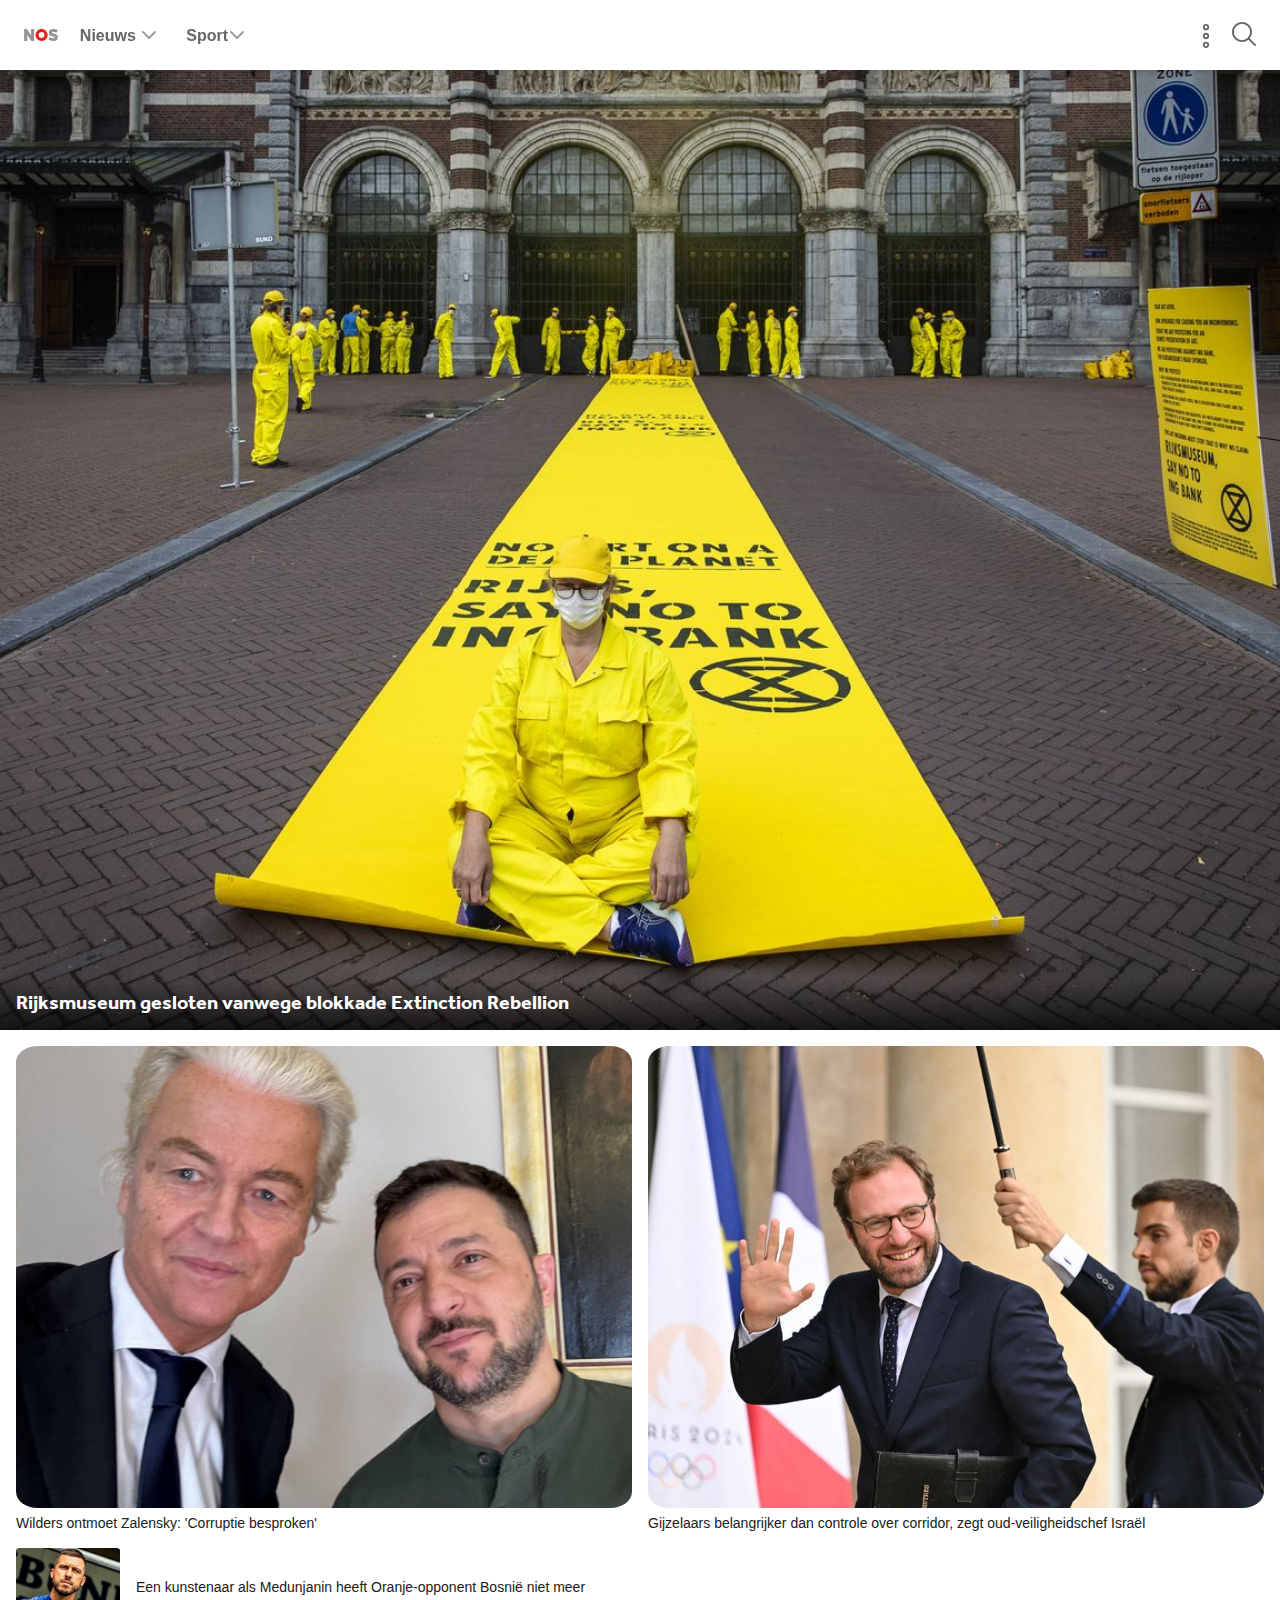
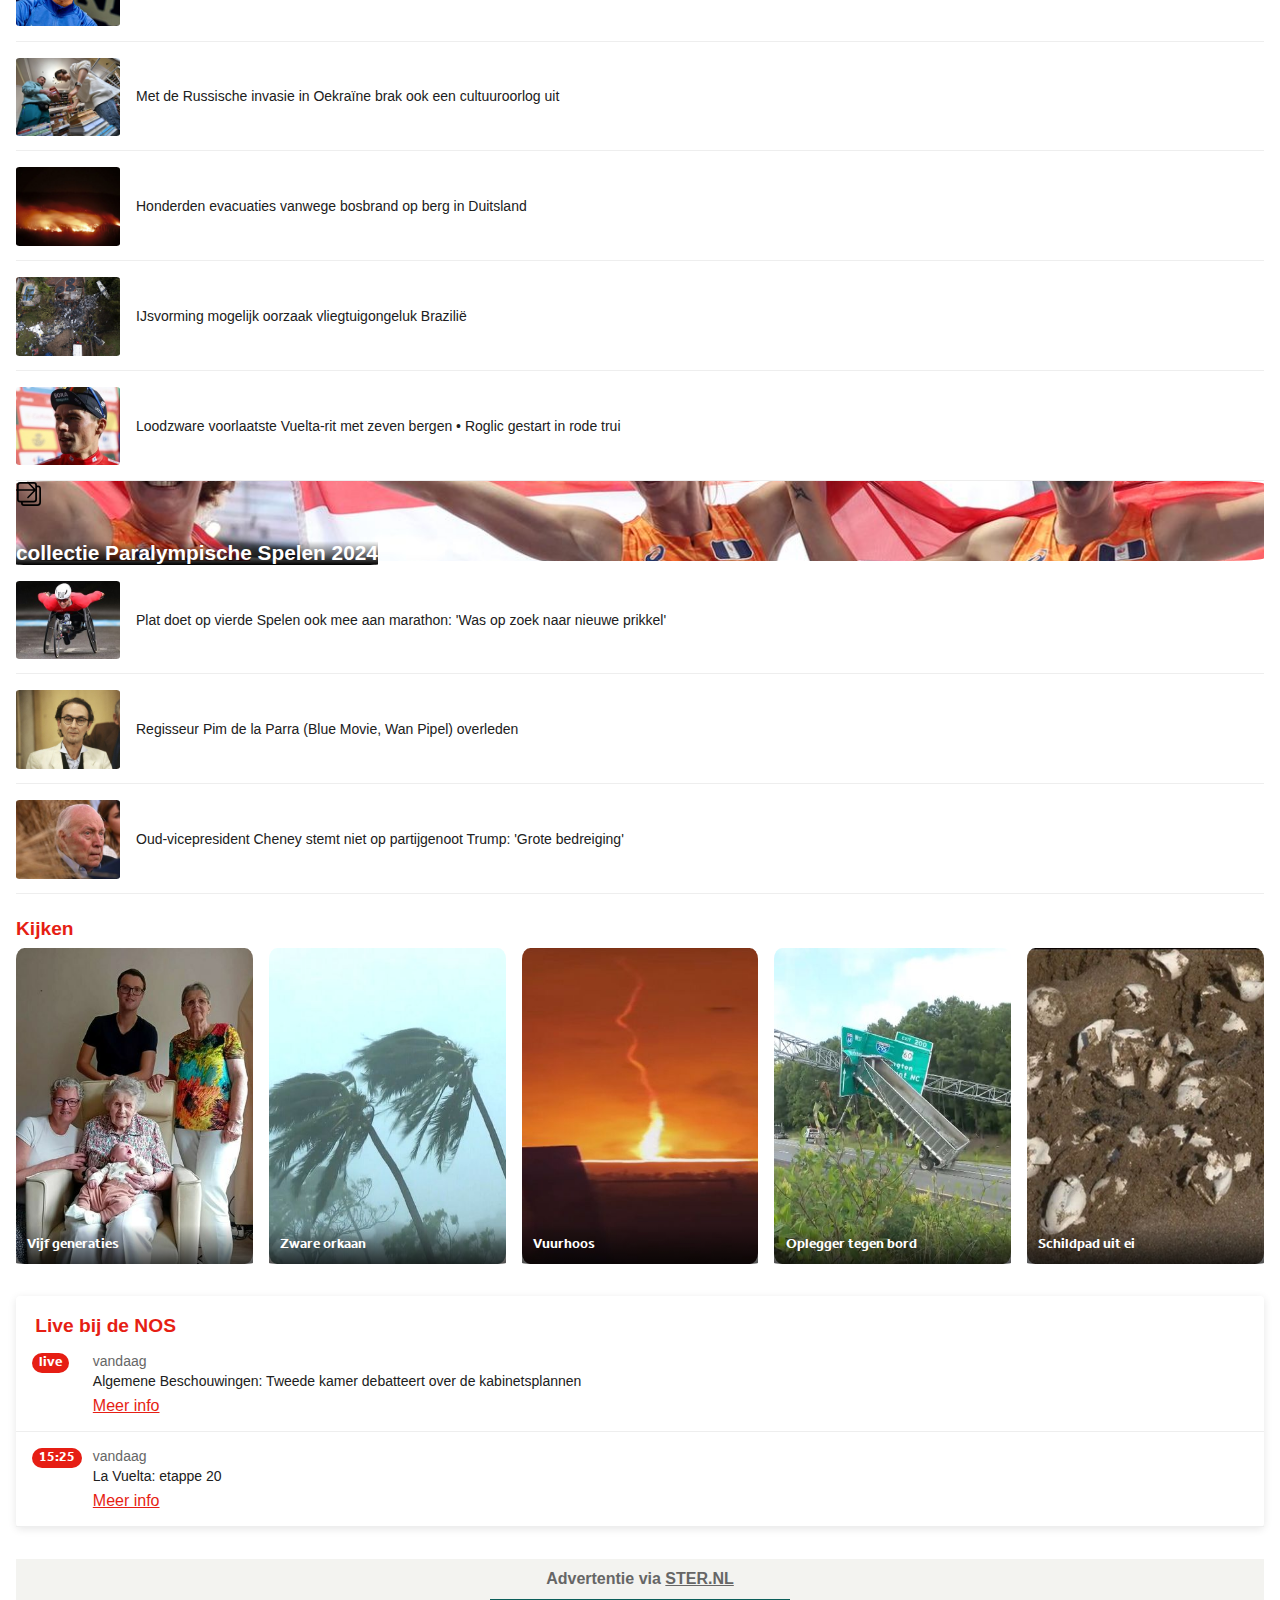
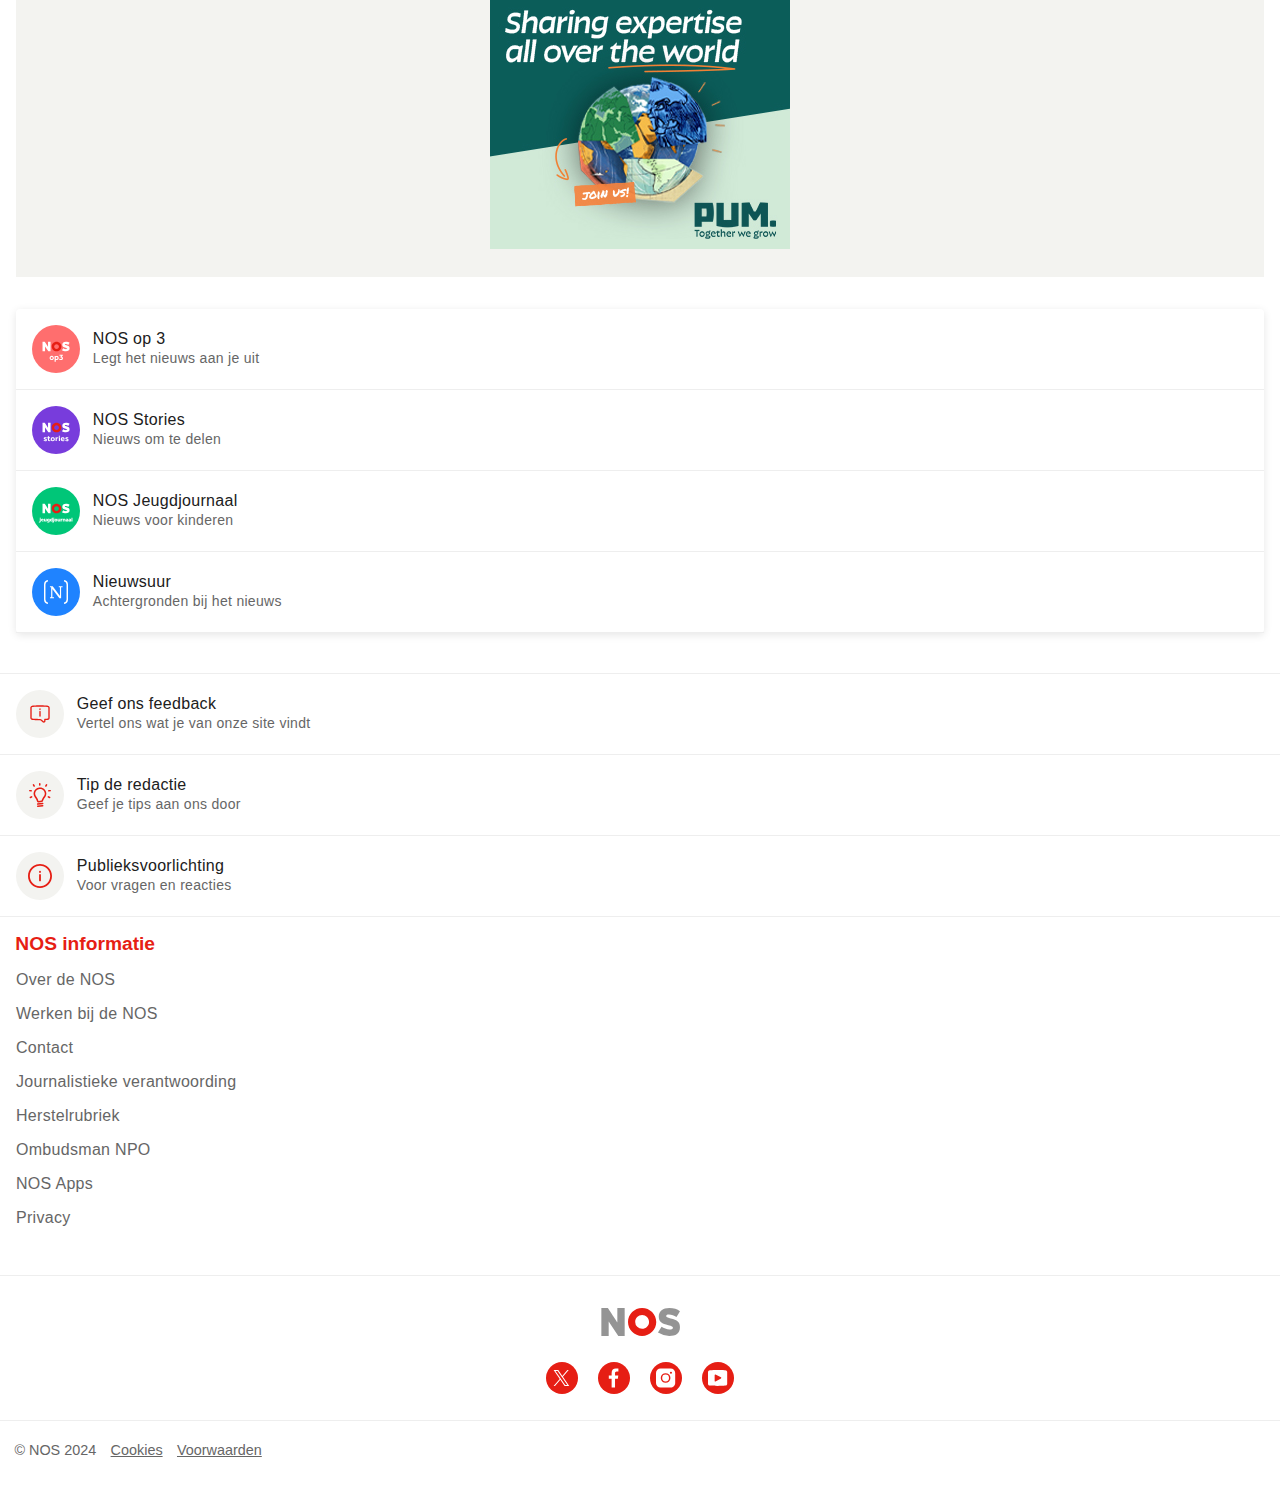
==== index.html @ d9b76d49 "pagina 2 (zowat) af (geen responsive)" ====
<!DOCTYPE html>
<html lang="nl">
<head>
    <meta charset="UTF-8">
    <meta name="author" content="Joep van der List" >
    <meta name="viewport" content="width=device-width, initial-scale=1.0">
    <link rel="stylesheet" href="styles/style.css">
    <link rel="stylesheet" href="styles/style_homepagina.css">
    <title>NOS Homepagina</title>
    <link href="https://static.nos.nl/img/favicon/favicon.ico" rel="shortcut icon">
</head>

<body>
    <header>
        <h1 class="visually-hidden">NOS</h1>
        <nav>
            <ul>
                <li>
                    <svg xmlns="http://www.w3.org/2000/svg" viewBox="0 0 79 28" aria-hidden="true"><g fill="none" fill-rule="evenodd"><path fill="currentColor" d="M78.94 18.93c0-5.31-2.57-6.91-9.32-8.54-3.46-.8-4.41-1.27-4.41-2.28 0-.96.53-1.66 2.76-1.66 2.72 0 5.1.93 7.48 2.55 0 0 3.15-5.01 3.49-5.87C76.2 1.12 72.92 0 68.35 0c-6.48 0-10.58 3.44-10.58 8.54 0 5.4 3.1 7.19 9.58 8.7 3.6.84 4.57 1.46 4.57 2.47 0 1.27-.85 1.74-3.5 1.74-2.49 0-5.9-1.36-7.85-2.71l-3.6 5.87a21.3 21.3 0 0 0 11.3 3.29c6.45 0 10.67-2.33 10.67-8.73"></path><path fill="#E61E14" d="M27 13.95C27 6.25 33.32 0 41.12 0s14.13 6.25 14.13 13.95S48.92 27.9 41.12 27.9 27 21.65 27 13.95m7.2 0c0-3.78 3.1-6.84 6.92-6.84 3.83 0 6.93 3.06 6.93 6.84s-3.1 6.84-6.93 6.84a6.89 6.89 0 0 1-6.93-6.84"></path><path fill="currentColor" d="M23.67 27.9V0h-7.33v14.35S6.88 0 6.82 0H.36v27.9h7.32V13.55l9.63 14.35z"></path></g></svg>
                </li>
                <li>
                    <button>Nieuws <svg xmlns="http://www.w3.org/2000/svg" viewBox="0 0 9 6" aria-hidden="true" class="sc-9d1a94f4-7 gypnLR"><path fill="currentColor" d="M4.179 4.865a.45.45 0 0 0 .606.034l.037-.034 3.045-3.08a.464.464 0 0 0 0-.65.45.45 0 0 0-.606-.034l-.037.034L4.5 3.89 1.776 1.135A.45.45 0 0 0 1.17 1.1l-.037.034a.464.464 0 0 0-.033.613l.033.037z"></path></svg></button>
                </li>
                <li>
                    <button>Sport<svg xmlns="http://www.w3.org/2000/svg" viewBox="0 0 9 6" aria-hidden="true" class="sc-9d1a94f4-7 gypnLR"><path fill="currentColor" d="M4.179 4.865a.45.45 0 0 0 .606.034l.037-.034 3.045-3.08a.464.464 0 0 0 0-.65.45.45 0 0 0-.606-.034l-.037.034L4.5 3.89 1.776 1.135A.45.45 0 0 0 1.17 1.1l-.037.034a.464.464 0 0 0-.033.613l.033.037z"></path></svg></button>
                </li>
            </ul>

            <ul>
                <li>
                    <svg xmlns="http://www.w3.org/2000/svg" width="24" height="24" viewBox="0 0 24 24" aria-hidden="true" class="sc-9d1a94f4-6 clptQJ"><path fill="currentColor" d="M3.13 8.87a3.13 3.13 0 1 1 0 6.26 3.13 3.13 0 0 1 0-6.26m8.87 0a3.13 3.13 0 1 1 0 6.26 3.13 3.13 0 0 1 0-6.26m8.87 0a3.13 3.13 0 1 1 0 6.26 3.13 3.13 0 0 1 0-6.26m-17.74 1.8a1.33 1.33 0 1 0 0 2.66 1.33 1.33 0 0 0 0-2.66m8.87 0a1.33 1.33 0 1 0 0 2.66 1.33 1.33 0 0 0 0-2.66m8.87 0a1.33 1.33 0 1 0 0 2.66 1.33 1.33 0 0 0 0-2.66"></path></svg>
                </li>
                <li>
                    <svg xmlns="http://www.w3.org/2000/svg" width="24" height="24" viewBox="0 0 24 24" aria-hidden="true" class="sc-9d1a94f4-5 hIPBis"><path fill="currentColor" fill-rule="nonzero" d="M10.04 0c5.545 0 10.04 4.495 10.04 10.04a10 10 0 0 1-2.333 6.435l5.99 5.992a.9.9 0 0 1-1.205 1.334l-.068-.061-5.992-5.99a10 10 0 0 1-6.432 2.33C4.495 20.08 0 15.585 0 10.04S4.495 0 10.04 0m0 1.8a8.241 8.241 0 0 0 0 16.48 8.241 8.241 0 0 0 0-16.48"></path></svg>
                </li>
            </ul>
        </nav>
    </header>
    <main>

        <section>
            <h2>Rijksmuseum gesloten vanwege blokkade Extinction Rebellion</h2>
            <img src="images/rijksmuseum_nos.jpg" alt="Rijksmuseum gelsoten door Extinction Rebellion">
        </section>

        <section>
            <article>
                <h2>Wilders ontmoet Zalensky: 'Corruptie besproken'</h2>
                <img src="images/geertw_zelensky_kleiner.jpg" alt="Wilders samen met Zalensky">
            </article>
            <article>
                <h2>Gijzelaars belangrijker dan controle over corridor, zegt oud-veiligheidschef Israël</h2>
                <img src="images/macron_nos.jpg" alt="oud-veiligheidschef Israël bij kaart van Gaza">
            </article>
        </section>

        <section>
            <h2 class="visually-hidden">Articles</h2>
            <ul>
                <li>
                    <h2>Een kunstenaar als Medunjanin heeft Oranje-opponent Bosnië niet meer</h2>
                    <img src="images/medunjanin_bosnie_nos.jpg" alt="Een foto van kunstenaar Medujanin"> 
                </li>
                <li>
                    <h2>Met de Russische invasie in Oekraïne brak ook een cultuuroorlog uit</h2>
                    <img src="images/rus_oek_nos.jpg" alt="Een foto van 2 mensen die boeken lezen" >
                </li>
                <li>
                    <h2>Honderden evacuaties vanwege bosbrand op berg in Duitsland</h2>
                    <img src="images/bosbrand_du_nos.jpg" alt="hoge vlammen van de bosbrand" >
                </li>
                <li>
                    <h2>IJsvorming mogelijk oorzaak vliegtuigongeluk Brazilië</h2>
                    <img src="images/vliegtuig_bra_nos.jpg" alt="Een kapot huis door het neerstorten van een vliegtuig">
                </li>
                <li>
                    <h2>Loodzware voorlaatste Vuelta-rit met zeven bergen • Roglic gestart in rode trui</h2>
                    <img src="images/vuelta_rit_nos.jpg" alt="Roglic in de rode trui">
                </li>

            </ul>
        </section>
        

        <section>
        <svg xmlns="http://www.w3.org/2000/svg" width="26" height="26" viewBox="0 0 26 26" aria-hidden="true"><path fill="currentColor" d="M17.8 1a3.2 3.2 0 0 1 3.17 3.23v.29l.16-.02h.98c1.6 0 2.89 1.33 2.89 2.95v13.9A3.6 3.6 0 0 1 21.43 25H7.93a2.92 2.92 0 0 1-2.9-2.95v-.55h-.87A3.2 3.2 0 0 1 1 18.27V4.23A3.2 3.2 0 0 1 4.16 1zm3.17 5.21v12.06a3.2 3.2 0 0 1-3.17 3.23H6.76v.55c0 .68.53 1.22 1.16 1.22h13.51c1.02 0 1.85-.86 1.85-1.92V7.45a1.2 1.2 0 0 0-1.17-1.22h-.98a1 1 0 0 1-.16-.01zM17.8 2.73H4.16c-.79 0-1.43.67-1.43 1.5v14.04c0 .83.64 1.5 1.43 1.5H17.8c.8 0 1.44-.67 1.44-1.5V4.23c0-.83-.65-1.5-1.44-1.5"></path></svg>
        <h2>collectie Paralympische Spelen 2024</h2>
        <img src="images/collectie_parspelen_nos.jpg" alt="3 Paralympischesporters met de nederlandse vlag">
        <svg xmlns="http://www.w3.org/2000/svg" width="20" height="18" viewBox="0 0 20 18" class="sc-6fed55-6 kpAysC"><path fill="currentColor" d="M12.495.894 19.78 8.45a.8.8 0 0 1 0 1.1l-7.285 7.555a.73.73 0 0 1-1.06 0 .8.8 0 0 1 0-1.1l6.004-6.227H.75C.336 9.778 0 9.429 0 9s.336-.778.75-.778h16.689l-6.004-6.228a.8.8 0 0 1 0-1.1.73.73 0 0 1 1.06 0"></path></svg>
        </section>


        <section>
            <h2 class="visually-hidden">Articles</h2>
            <ul>
                <li>
                    <h2>Plat doet op vierde Spelen ook mee aan marathon: 'Was op zoek naar nieuwe prikkel'</h2>
                    <img src="images/plat_parspelen_nos.jpg" alt="Plat tijdens zijn marathon">
                </li>
                <li>
                    <h2>Regisseur Pim de la Parra (Blue Movie, Wan Pipel) overleden</h2>
                    <img src="images/pim_de_la_parra_nos.jpg" alt="een foto van regisseur Pim de la Parra">
                </li>
                <li>
                    <h2>Oud-vicepresident Cheney stemt niet op partijgenoot Trump: 'Grote bedreiging'</h2>
                    <img src="images/vicepresident_nos.jpg" alt="Oud-vicepresident Cheney">
                </li>
            </ul>
         </section>


        <section>
            <h2>Kijken</h2>
            <ul>
                <li>
                    <h2>Vijf generaties</h2>
                    <img src="images/vid1_5gen_nos.jpg" alt="Een foto van een gezin">
                </li>
                <li>
                    <h2>Zware orkaan</h2>
                    <img src="images/vid2_orkaan_nos.jpg" alt="Een oorkaan">
                </li>
                <li>
                    <h2>Vuurhoos</h2>
                    <img src="images/vid3_vuurhoos_nos.jpg" alt="vuurhoos">
                </li>
                <li>
                    <h2>Oplegger tegen bord</h2>
                    <img src="images/vid4_tegen_bord_nos.jpg" alt="gecrashde oplegger">
                </li>
                <li>
                    <h2>Schildpad uit ei</h2>
                    <img src="images/vid5_schildpad_ei_nos.jpg" alt="Schildpad eieren op het strand">
                </li>  
            </ul>
        
        </section>
        
        <section>
            <h2>Live bij de NOS</h2>
            <ul>
                <li>
                    <h3>Algemene Beschouwingen: Tweede kamer debatteert over de kabinetsplannen</h3>
                    <p>live</p>
                    <p>vandaag</p>
                    <a href="#">Meer info</a>
                </li>

            </ul>
            <ul>
                <li>
                    <h3>La Vuelta: etappe 20</h3>
                    <p>15:25</p>
                    <p>vandaag</p>
                    <a href="#">Meer info</a>
                </li>

            </ul>
        </section>

        <section>
            <ul>
                <li>
                    <h2>Advertentie via <a href="https://ster.nl">STER.NL</a></h2>
                </li>
                <li>
                    <img src="images/reclame_nos.jpg" alt="Reclame van PUM">
                </li>
            </ul>
        </section>

        <section>
            <ul>
                <li>   
                    <h2>Legt het nieuws aan je uit</h2>
                    <svg xmlns="http://www.w3.org/2000/svg" viewBox="0 0 60 60"><g fill="none" fill-rule="evenodd"><circle cx="30" cy="30" r="30" fill="#FF6E6E"></circle><path fill="#FFF" d="M24.674 42.545q.286 0 .507-.11.222-.111.375-.302.153-.19.227-.427t.074-.49q0-.255-.074-.491a1.2 1.2 0 0 0-.227-.422 1.15 1.15 0 0 0-.375-.296q-.222-.11-.507-.11c-.285 0-.361.036-.513.11a1.1 1.1 0 0 0-.375.296 1.4 1.4 0 0 0-.227.422 1.5 1.5 0 0 0-.079.49 1.5 1.5 0 0 0 .306.918q.15.191.375.301.228.111.513.111m-2.664-1.33q0-.548.196-1.029.195-.48.544-.839.348-.358.84-.564.49-.206 1.083-.206c.593 0 .754.069 1.078.206a2.5 2.5 0 0 1 1.378 1.404q.196.48.196 1.029t-.196 1.028q-.195.48-.544.84-.348.357-.834.569-.486.21-1.078.211c-.592.001-.756-.07-1.083-.211a2.54 2.54 0 0 1-1.384-1.409 2.7 2.7 0 0 1-.196-1.028m7.736 1.171q.295.2.876.2.56 0 .883-.374.321-.375.322-.998 0-.242-.058-.475a1.3 1.3 0 0 0-.18-.406.9.9 0 0 0-.317-.28q-.195-.105-.48-.105-.255 0-.45.095a1 1 0 0 0-.327.253 1.234 1.234 0 0 0-.27.771v1.319zm-1.511-3.641h1.458q.02.137.031.269l.022.269q.243-.306.623-.47.38-.162.792-.163.54 0 .951.211.412.211.687.565.274.353.412.812t.137.945q0 .686-.232 1.193a2.5 2.5 0 0 1-.602.833q-.37.327-.835.486t-.92.158q-.359 0-.59-.064a8 8 0 0 1-.423-.126v2.142h-1.511zm6.392 3.229q.328.285.67.438.344.153.756.153.486 0 .808-.264.323-.263.323-.738a.97.97 0 0 0-.249-.655q-.247-.285-.787-.285-.2 0-.375.037a1.5 1.5 0 0 0-.27.08l-.39-.623 1.7-1.741h-2.482v-1.32h4.184v1.088l-1.384 1.561q.792.148 1.2.665.406.517.406 1.298 0 .528-.217.94a2.1 2.1 0 0 1-.576.69q-.36.28-.829.428-.47.148-.977.148a3.7 3.7 0 0 1-1.326-.222 3.2 3.2 0 0 1-1.01-.601zm12.346-12.862c0-2.277-1.107-2.963-4.012-3.658-1.485-.348-1.897-.547-1.897-.978 0-.413.23-.712 1.188-.712 1.172 0 2.195.398 3.219 1.093 0 0 1.359-2.15 1.502-2.517C45.8 21.481 44.381 21 42.417 21c-2.79 0-4.555 1.474-4.555 3.66 0 2.318 1.337 3.08 4.126 3.726 1.551.364 1.964.629 1.964 1.059 0 .547-.363.746-1.502.746-1.073 0-2.541-.58-3.383-1.16l-1.551 2.517c1.204.795 3.003 1.408 4.868 1.408 2.773 0 4.59-.996 4.59-3.743"></path><path fill="#E61E14" d="M24.619 26.978c0-3.302 2.721-5.978 6.079-5.978s6.08 2.676 6.08 5.978-2.723 5.978-6.08 5.978-6.08-2.676-6.08-5.978m3.098 0c0-1.62 1.335-2.933 2.982-2.933s2.982 1.314 2.982 2.933c0 1.62-1.335 2.933-2.982 2.933s-2.982-1.313-2.982-2.933"></path><path fill="#FFF" d="M23.185 32.956V21h-3.151v6.149S15.961 21 15.935 21h-2.78v11.956h3.153v-6.149l4.142 6.15h2.736z"></path></g></svg>         
                    <a href="#">NOS op 3</a> 
                    
                <li>
                    <h2>Nieuws om te delen</h2>
                    <svg xmlns="http://www.w3.org/2000/svg" viewBox="0 0 60 60"><g fill="none" fill-rule="evenodd"><circle cx="30" cy="30" r="30" fill="#783CDC"></circle><path fill="#FFF" d="M15.132 42.408q.237.213.624.355.387.143.748.143.33 0 .547-.082a.31.31 0 0 0 .216-.314.3.3 0 0 0-.046-.168.44.44 0 0 0-.17-.142 2 2 0 0 0-.346-.137 12 12 0 0 0-.562-.162 4 4 0 0 1-.552-.188 2 2 0 0 1-.485-.29 1.3 1.3 0 0 1-.34-.416 1.2 1.2 0 0 1-.13-.568q0-.335.155-.604.155-.27.428-.467.275-.197.65-.305.376-.105.81-.106.62 0 1.084.137t.856.401l-.63.964a3.3 3.3 0 0 0-.541-.274 1.9 1.9 0 0 0-.686-.121q-.34 0-.495.096t-.155.259q0 .233.32.345t.866.254q.744.202 1.078.558.336.356.336.944 0 .396-.18.68-.181.285-.486.472a1.9 1.9 0 0 1-.69.279q-.388.09-.79.091-.65 0-1.228-.172t-.938-.528zm4.735-2.142h-.763V39.12h.763v-1.44h1.486v1.44H22.6v1.147h-1.247v1.878q0 .345.14.533.138.189.438.188a.9.9 0 0 0 .392-.076q.165-.075.31-.178l.598.893q-.702.549-1.527.549-.516 0-.867-.148a1.45 1.45 0 0 1-.567-.406q-.217-.258-.31-.624c-.093-.366-.093-.514-.093-.812zm6.098 2.508q.278 0 .495-.107a1.1 1.1 0 0 0 .366-.29q.15-.182.222-.41a1.57 1.57 0 0 0 0-.944 1.2 1.2 0 0 0-.222-.406 1.1 1.1 0 0 0-.366-.285 1.1 1.1 0 0 0-.495-.106 1.15 1.15 0 0 0-.5.106q-.223.106-.367.285-.144.177-.222.406a1.48 1.48 0 0 0 0 .944q.078.228.222.41.144.184.366.29.222.107.5.107m-2.6-1.28q0-.527.192-.989.19-.462.531-.807.34-.345.82-.543t1.058-.198 1.052.198.815.543a2.51 2.51 0 0 1 .722 1.797q0 .527-.19.99a2.5 2.5 0 0 1-.532.806q-.34.345-.815.548a2.6 2.6 0 0 1-1.052.203q-.578 0-1.058-.203a2.5 2.5 0 0 1-.82-.548 2.5 2.5 0 0 1-.531-.807 2.6 2.6 0 0 1-.191-.99m6.077-2.374h1.423l.052.598q.186-.244.51-.466.325-.224.842-.224.195 0 .335.02.14.021.273.072l-.237 1.288a1.8 1.8 0 0 0-.537-.07q-.526 0-.85.31-.326.309-.326.877v2.355h-1.485zm4.095 4.76h1.486v-4.76h-1.486zm-.051-5.461h1.589v-1.31h-1.59v1.31zm5.942 2.578a.8.8 0 0 0-.062-.31.9.9 0 0 0-.185-.289 1 1 0 0 0-.31-.218 1.05 1.05 0 0 0-.444-.086 1.1 1.1 0 0 0-.453.086q-.197.087-.325.218a.9.9 0 0 0-.196.29.8.8 0 0 0-.068.31zm1.3 2.365q-.083.051-.247.168a2.3 2.3 0 0 1-.429.228 4 4 0 0 1-.624.198q-.36.087-.825.086-.62 0-1.114-.187-.495-.189-.841-.523a2.2 2.2 0 0 1-.526-.807 2.9 2.9 0 0 1-.18-1.04q0-.498.17-.96t.49-.807.783-.553 1.053-.208q.588 0 1.032.203.443.203.748.563.303.36.459.863.154.502.154 1.101v.244h-3.446q.01.386.346.675t.923.29q.579 0 .94-.168a3 3 0 0 0 .525-.29zm1.444-.954q.238.213.625.355.387.143.748.143.33 0 .546-.082a.31.31 0 0 0 .217-.314.3.3 0 0 0-.046-.168.44.44 0 0 0-.17-.142 2 2 0 0 0-.346-.137 12 12 0 0 0-.562-.162 4 4 0 0 1-.552-.188 2 2 0 0 1-.485-.29 1.3 1.3 0 0 1-.34-.416 1.2 1.2 0 0 1-.13-.568q0-.335.155-.604.155-.27.428-.467c.273-.197.399-.233.65-.305q.376-.105.81-.106.62 0 1.083.137.464.137.857.401l-.63.964a3.3 3.3 0 0 0-.541-.274 1.9 1.9 0 0 0-.686-.121q-.34 0-.496.096-.154.096-.154.259 0 .233.32.345.318.111.866.254.743.202 1.078.558t.335.944q0 .396-.18.68t-.485.472a1.9 1.9 0 0 1-.691.279q-.387.09-.79.091-.65 0-1.227-.172a2.2 2.2 0 0 1-.939-.528zm4.801-13.295c0-2.277-1.107-2.963-4.012-3.658-1.485-.348-1.897-.547-1.897-.978 0-.413.23-.712 1.188-.712 1.172 0 2.195.398 3.219 1.093 0 0 1.359-2.15 1.502-2.517C45.8 21.481 44.381 21 42.417 21c-2.79 0-4.555 1.474-4.555 3.66 0 2.318 1.337 3.08 4.126 3.726 1.551.364 1.964.629 1.964 1.059 0 .547-.363.746-1.502.746-1.073 0-2.541-.58-3.383-1.16l-1.551 2.517c1.204.795 3.003 1.408 4.868 1.408 2.773 0 4.59-.996 4.59-3.743"></path><path fill="#E61E14" d="M24.619 26.978c0-3.302 2.721-5.978 6.079-5.978s6.08 2.676 6.08 5.978-2.723 5.978-6.08 5.978-6.08-2.676-6.08-5.978m3.098 0c0-1.62 1.335-2.933 2.982-2.933s2.982 1.314 2.982 2.933c0 1.62-1.335 2.933-2.982 2.933s-2.982-1.313-2.982-2.933"></path><path fill="#FFF" d="M23.185 32.956V21h-3.151v6.149S15.961 21 15.935 21h-2.78v11.956h3.153v-6.149l4.142 6.15h2.736z"></path></g></svg>
                    <a href="#">NOS Stories</a> 

                </li>
                <li>
                    <h2>Nieuws voor kinderen</h2>
                    <svg xmlns="http://www.w3.org/2000/svg" viewBox="0 0 60 60"><g fill="none" fill-rule="evenodd"><circle cx="30" cy="30" r="30" fill="#00C678"></circle><path fill="#FFF" fill-rule="nonzero" d="M10.963 39.262v-.931h-1.28v.931zM9.466 44.4q.434 0 .714-.13.279-.129.444-.364t.227-.553q.063-.318.063-.696V39.71H9.732v3.087q0 .273-.088.434-.087.16-.396.161a.6.6 0 0 1-.216-.042 2 2 0 0 1-.204-.098l-.44.805q.202.168.49.255.286.088.588.088m3.716-1.288q.246 0 .463-.038.216-.039.392-.091a2.5 2.5 0 0 0 .518-.221l-.371-.77a1.8 1.8 0 0 1-.389.161 1.9 1.9 0 0 1-.55.077q-.23 0-.388-.049a.7.7 0 0 1-.252-.13.5.5 0 0 1-.133-.171.6.6 0 0 1-.045-.175h2.226v-.224q0-.476-.127-.83a1.65 1.65 0 0 0-.346-.588 1.4 1.4 0 0 0-.518-.35 1.7 1.7 0 0 0-.634-.115q-.434 0-.759.154a1.6 1.6 0 0 0-.539.402 1.7 1.7 0 0 0-.319.567q-.104.32-.104.648 0 .825.482 1.285.484.458 1.393.458m.42-2.107h-1.168q0-.084.035-.175a.5.5 0 0 1 .104-.168.6.6 0 0 1 .182-.13.6.6 0 0 1 .26-.052.6.6 0 0 1 .444.182.5.5 0 0 1 .143.343m2.576 2.086q.091 0 .214-.021.123-.02.256-.07t.259-.133q.125-.084.224-.203l.041.336h1.142v-3.29H17.13v1.764q0 .105-.025.207a.5.5 0 0 1-.084.185q-.06.084-.154.133c-.094.049-.141.049-.234.049q-.26 0-.361-.147a.68.68 0 0 1-.101-.392V39.71h-1.184v2.079q0 .35.091.595t.249.402.375.231.476.074m4.145 1.393q.874 0 1.33-.406.455-.406.455-1.344v-2.821a4.7 4.7 0 0 0-.739-.203 4 4 0 0 0-.767-.07q-.42 0-.773.119-.354.12-.609.343t-.395.56-.14.763q0 .343.098.627.098.282.283.486.186.202.459.315t.623.112q.203 0 .413-.042a.76.76 0 0 0 .37-.189v.112q0 .385-.178.55t-.543.164a1.4 1.4 0 0 1-.437-.067 1.7 1.7 0 0 1-.402-.185l-.448.819q.315.203.672.28.356.077.728.077m.098-2.45a.53.53 0 0 1-.396-.161q-.157-.16-.157-.49 0-.16.038-.305a.7.7 0 0 1 .123-.248.6.6 0 0 1 .216-.168.7.7 0 0 1 .316-.063q.188 0 .378.063v.805q0 .294-.144.43a.52.52 0 0 1-.375.137zm3.486 1.057a1.2 1.2 0 0 0 .903-.427l.063.336h1.078v-4.669h-1.184v1.386a1.674 1.674 0 0 0-.517-.077q-.4 0-.725.133a1.623 1.623 0 0 0-.92.92 1.8 1.8 0 0 0-.127.69q0 .44.14.808t.407.592q.174.147.395.227t.486.081zm.343-1.015q-.295 0-.438-.178a.73.73 0 0 1-.143-.473q0-.399.199-.595a.7.7 0 0 1 .515-.196q.203 0 .384.063v.791q0 .28-.129.434-.13.154-.389.154zm3.555-2.814v-.931h-1.28v.931zM26.308 44.4q.434 0 .713-.13.28-.129.445-.364t.227-.553.063-.696V39.71h-1.183v3.087a.9.9 0 0 1-.087.434q-.087.16-.396.161a.6.6 0 0 1-.216-.042 1.5 1.5 0 0 1-.203-.098l-.441.805q.202.168.49.255.286.088.588.088m3.598-1.288q.391 0 .713-.137.323-.135.553-.374.232-.238.361-.556.13-.32.13-.69 0-.364-.13-.686a1.7 1.7 0 0 0-.36-.56 1.7 1.7 0 0 0-.553-.375 1.8 1.8 0 0 0-.715-.136q-.391 0-.713.136a1.65 1.65 0 0 0-.553.375 1.7 1.7 0 0 0-.361.56q-.13.322-.13.686 0 .37.13.69.13.318.36.556.231.239.553.374.322.137.715.137m0-1.036a.59.59 0 0 1-.47-.203.77.77 0 0 1-.174-.518q0-.315.174-.518a.59.59 0 0 1 .47-.203.59.59 0 0 1 .469.203.77.77 0 0 1 .174.518q0 .315-.174.518a.59.59 0 0 1-.47.203zm3.303 1.015q.091 0 .214-.021a1.4 1.4 0 0 0 .515-.203q.126-.084.223-.203l.042.336h1.141v-3.29h-1.183v1.764a1 1 0 0 1-.024.207.5.5 0 0 1-.084.185q-.06.084-.154.133c-.094.049-.141.049-.235.049q-.258 0-.36-.147a.68.68 0 0 1-.102-.392V39.71H32.02v2.079q0 .35.09.595.092.245.249.402.158.157.374.231.218.074.477.074zM37.04 43v-1.477q0-.847.77-.847.174 0 .343.042l.154-1.008a1 1 0 0 0-.179-.042 2 2 0 0 0-.242-.014.9.9 0 0 0-.5.136 1.3 1.3 0 0 0-.346.333l-.043-.413h-1.14V43zm2.652 0v-1.757q0-.105.025-.207a.5.5 0 0 1 .087-.185q.064-.084.169-.133c.105-.049.158-.049.265-.049q.224 0 .326.147a.68.68 0 0 1 .101.392V43h1.183v-2.072q0-.344-.09-.591a1.1 1.1 0 0 0-.252-.407 1 1 0 0 0-.382-.23 1.5 1.5 0 0 0-.48-.074q-.09 0-.213.021a1.4 1.4 0 0 0-.515.203 1 1 0 0 0-.224.203l-.041-.343h-1.142V43zm3.5.112q.336 0 .564-.091.228-.09.451-.329l.042.308h1.114v-1.988a1.5 1.5 0 0 0-.113-.612 1.2 1.2 0 0 0-.315-.441 1.3 1.3 0 0 0-.482-.267 2.1 2.1 0 0 0-.623-.087q-.589 0-.967.14a2.1 2.1 0 0 0-.587.308l.447.679q.148-.105.386-.185.238-.081.553-.081.09 0 .185.017a.6.6 0 0 1 .175.064q.08.045.133.126a.37.37 0 0 1 .052.206v.063a5 5 0 0 0-.213-.021 4 4 0 0 0-.256-.007q-.315 0-.602.077-.286.077-.503.227t-.343.378-.127.522c0 .294.033.358.099.486a.8.8 0 0 0 .252.305.9.9 0 0 0 .336.157q.18.046.343.046zm.511-.805q-.391 0-.392-.364 0-.161.14-.276.14-.117.434-.116.204 0 .322.028v.217q0 .147-.045.245c-.045.098-.069.118-.116.158a.4.4 0 0 1-.16.084.7.7 0 0 1-.182.024zm3.004.805q.335 0 .563-.091.227-.09.452-.329l.042.308h1.113v-1.988q0-.35-.112-.612a1.2 1.2 0 0 0-.316-.441 1.3 1.3 0 0 0-.483-.267 2.1 2.1 0 0 0-.623-.087q-.587 0-.965.14a2.1 2.1 0 0 0-.589.308l.449.679q.146-.105.384-.185.239-.081.553-.081.091 0 .186.017a.6.6 0 0 1 .175.064q.08.045.133.126a.37.37 0 0 1 .053.206v.063a3.439 3.439 0 0 0-.469-.028q-.315 0-.602.077-.288.077-.505.227t-.343.378-.126.522c0 .294.033.358.099.486a.8.8 0 0 0 .252.305.9.9 0 0 0 .335.157q.183.046.343.046zm.51-.805q-.391 0-.392-.364 0-.161.14-.276.141-.117.434-.116.204 0 .322.028v.217q0 .147-.045.245c-.045.098-.069.118-.115.158a.4.4 0 0 1-.162.084.7.7 0 0 1-.181.024zm3.34.693v-4.669h-1.183V43z"></path><path fill="#FFF" d="M46.973 29.113c0-2.277-1.107-2.963-4.012-3.658-1.485-.348-1.897-.547-1.897-.978 0-.413.23-.712 1.188-.712 1.172 0 2.195.398 3.219 1.093 0 0 1.359-2.15 1.502-2.517C45.8 21.481 44.381 21 42.417 21c-2.79 0-4.555 1.474-4.555 3.66 0 2.318 1.337 3.08 4.126 3.726 1.551.364 1.964.629 1.964 1.059 0 .547-.363.746-1.502.746-1.073 0-2.541-.58-3.383-1.16l-1.551 2.517c1.204.795 3.003 1.408 4.868 1.408 2.773 0 4.59-.996 4.59-3.743"></path><path fill="#E61E14" d="M24.619 26.978c0-3.302 2.721-5.978 6.079-5.978s6.08 2.676 6.08 5.978-2.723 5.978-6.08 5.978-6.08-2.676-6.08-5.978m3.098 0c0-1.62 1.335-2.933 2.982-2.933s2.982 1.314 2.982 2.933c0 1.62-1.335 2.933-2.982 2.933s-2.982-1.313-2.982-2.933"></path><path fill="#FFF" d="M23.185 32.956V21h-3.151v6.149S15.961 21 15.935 21h-2.78v11.956h3.153v-6.149l4.142 6.15h2.736z"></path></g></svg>
                    <a href="#">NOS Jeugdjournaal</a> 
                </li>
                <li>
                    <h2>Achtergronden bij het nieuws</h2>
                    <svg xmlns="http://www.w3.org/2000/svg" viewBox="0 0 60 60"><g fill="none" fill-rule="evenodd"><circle cx="30" cy="30" r="30" fill="#1F83FF"></circle><path fill="#FFF" d="M19.744 15.002a.15.15 0 0 1 .171.148v1.569a.14.14 0 0 1-.113.14 3.865 3.865 0 0 0-2.973 3.762v18.758a3.864 3.864 0 0 0 2.973 3.762.144.144 0 0 1 .113.14v1.57c0 .09-.081.162-.17.147A5.695 5.695 0 0 1 15 39.379V20.621a5.696 5.696 0 0 1 4.744-5.619m20.512 0A5.696 5.696 0 0 1 45 20.62v18.758a5.696 5.696 0 0 1-4.744 5.619.15.15 0 0 1-.172-.148V43.28c0-.067.048-.125.113-.14a3.864 3.864 0 0 0 2.974-3.762V20.621a3.864 3.864 0 0 0-2.974-3.762.144.144 0 0 1-.113-.14v-1.57a.15.15 0 0 1 .172-.147m-2.021 7.847v1.164H36.37V37.73h-2.134l-8.79-11.554v10.399h2.081v1.165H22.45v-1.165h1.486v-12.56h-1.512v-1.16H25.9l9.06 12.034c-.01-.08-.014-.907-.016-2.07V32.3l-.001-.272v-1.459l.001-.922c.002-2.062.008-4.16.01-5.11v-.25l.001-.096v-.178h-1.482v-1.164h4.76z"></path></g></svg>
                    <a href="#">Nieuwsuur</a> 
                </li>
            </ul>
        </section>

    </main>

    <footer>
        <section>
            <ul>
                <li>
                    <h2> Vertel ons wat je van onze site vindt</h2>
                    <div>
                        <svg xmlns="http://www.w3.org/2000/svg" width="20" height="18" fill="none"><path fill="currentColor" fill-rule="evenodd" d="m9.534.329 1.484-.003.854.005 1.183.019 1.066.03.649.026.598.03.551.034.673.054.35.034.412.049.282.044.08.004c1.03.07 1.875.83 1.953 1.813l.006.15v10.339c0 1.084-.928 1.937-2.054 1.967l-.17.026-.496.057-.519.046-.42.031-.504.031-.012.31-.003.37.001.207c.02 1.486-1.825 2.22-2.901 1.2l-.452-.424-.42-.384-.386-.34-.347-.294-.14-.114-.248-.192a4 4 0 0 0-.206-.144l-.066-.043-.018-.015-.002-.007-.812.002-.94-.006-.884-.012-.832-.018-1.147-.038-.7-.031-.65-.037-.56-.039-.668-.056-.371-.04-.37-.047-.094-.004c-1.03-.07-1.875-.83-1.953-1.813l-.006-.15V2.618c0-1.034.848-1.867 1.947-1.96l.072-.003.18-.034.237-.033.303-.034.374-.033.658-.047.768-.04.88-.036L6.74.37 8.254.34l1.28-.012Zm1.909 1.349-1.45-.002q-.228 0-.45.003l-1.266.012-1.496.027-1.283.039-1.078.05-.465.028-.582.046-.44.046-.116.015L2.47 2l-.11.004c-.4.034-.684.313-.684.614v10.34c0 .324.327.618.765.618l.113.01.244.032.455.05.638.053.855.056.662.034.713.028 1.169.033.845.015.9.01.998.001.06-.008.25-.006c.296-.004.662.173 1.17.556l.265.208.291.243.319.278.347.315.791.739c.23.218.627.06.623-.203a19 19 0 0 1 0-.443l.01-.384a7 7 0 0 1 .02-.322c.07-.753.159-1.045.787-1.076l.658-.037.3-.02.57-.043.436-.04.311-.037.193-.03.127-.012c.438 0 .765-.294.765-.618V2.617c0-.324-.327-.617-.765-.617l-.142-.016-.05-.01-.23-.034-.362-.042-.502-.047-.714-.051-.86-.046-.634-.025-.685-.021-1.124-.022-.814-.008ZM10 5.839c.339 0 .62.25.668.575l.007.1V11a.675.675 0 0 1-1.343.1l-.007-.1V6.514c0-.373.302-.675.675-.675m.668-2.006a.675.675 0 0 0-1.343.1v.351l.007.1a.675.675 0 0 0 1.343-.1v-.351z" clip-rule="evenodd"></path></svg>
                    </div>
                    <!-- Div element komt van de NOS website zelf af en is gebruikt voor de cirkel vorm achter de svg -->
                    <a href="#">Geef ons feedback</a> 
                </li>
                <li>
                    <h2>Geef je tips aan ons door</h2>
                    <div>
                        <svg xmlns="http://www.w3.org/2000/svg" width="24" height="24"><path fill="currentColor" d="M5.627 9.796C6.009 7.02 8.38 4.801 11.279 4.51c3.807-.383 7.082 2.468 7.082 6.108 0 1.161-.341 2.277-1.017 3.307a19 19 0 0 0-1.164 1.669c-.266.43-.496.846-.677 1.235-.16.342-.278.656-.35.932a1.82 1.82 0 0 1-1.543 1.346l-2.693.345c-.915.116-1.79-.435-2.014-1.296a6 6 0 0 0-.16-.512c-.21-.59-.525-1.23-.916-1.89a18 18 0 0 0-1.246-1.828.7.7 0 0 1-.096-.153 5.92 5.92 0 0 1-.858-3.976zm2.623 3.79c.319.443.637.923.935 1.426.435.736.79 1.456 1.036 2.144q.116.324.197.634c.029.112.155.192.293.174l2.693-.345c.109-.013.201-.096.234-.223q.146-.555.44-1.181c.207-.446.464-.911.76-1.388a20 20 0 0 1 1.225-1.758c.48-.735.736-1.575.736-2.452 0-2.752-2.474-4.906-5.358-4.616-2.18.22-3.979 1.902-4.266 3.991-.15 1.1.1 2.166.693 3.077l.011.018c.091.116.218.285.371.498zm1.567 8.228c-.428.053-.82-.237-.875-.648-.055-.41.247-.787.674-.84l4.97-.617c.427-.053.819.237.874.648.055.41-.247.787-.674.84l-4.97.617zm0 2.18c-.428.053-.82-.237-.875-.648-.055-.41.247-.787.674-.84l4.97-.617c.427-.053.819.237.874.648.055.41-.247.787-.674.84l-4.97.617zm2.726-21.923c0 .414-.35.75-.78.75-.432 0-.782-.336-.782-.75V.75c0-.414.35-.75.781-.75s.781.336.781.75zm8.45 6.515c-.426.069-.829-.207-.9-.616-.072-.408.215-.795.64-.863l1.357-.219c.425-.068.828.207.9.616a.756.756 0 0 1-.642.864l-1.356.218zm-.981 5.879a.734.734 0 0 1-.286-1.025.8.8 0 0 1 1.066-.274l1.192.66a.734.734 0 0 1 .286 1.024.8.8 0 0 1-1.067.275zM18.483 3.382a.8.8 0 0 1-1.066.274.733.733 0 0 1-.286-1.024l.687-1.144a.8.8 0 0 1 1.067-.275.734.734 0 0 1 .286 1.025zM3.266 7.107c.426.068.713.455.641.863-.071.409-.474.685-.9.616l-1.355-.218a.754.754 0 0 1-.641-.864c.071-.409.474-.684.9-.616zm-.059 6.059a.8.8 0 0 1 1.067.274.734.734 0 0 1-.286 1.025l-1.191.66a.8.8 0 0 1-1.067-.275.734.734 0 0 1 .286-1.024zM6.87 2.632a.733.733 0 0 1-.286 1.024.8.8 0 0 1-1.066-.275L4.83 2.237a.734.734 0 0 1 .287-1.024.8.8 0 0 1 1.066.275z"></path></svg>
                    </div>
                    <a href="#">Tip de redactie</a> 
                </li>
                <li>
                    <h2>Voor vragen en reacties</h2>
                    <div>
                        <svg xmlns="http://www.w3.org/2000/svg" width="24" height="24" viewBox="0 0 24 24"><path fill="currentColor" d="M12 0c6.627 0 12 5.373 12 12s-5.373 12-12 12S0 18.627 0 12 5.373 0 12 0m0 1.801C6.367 1.801 1.801 6.367 1.801 12S6.367 22.199 12 22.199c5.632 0 10.199-4.567 10.199-10.199S17.632 1.801 12 1.801m0 8.178a.9.9 0 0 1 .9.9v5.513a.9.9 0 0 1-1.8 0V10.88a.9.9 0 0 1 .9-.901m0-3.272a.9.9 0 0 1 .9.9v.446a.9.9 0 0 1-1.8 0v-.446a.9.9 0 0 1 .9-.9"></path></svg>
                    </div>
                    <a href="#">Publieksvoorlichting</a> 
                </li>
            </ul>
        </section>

        <section>
            <h2>NOS informatie</h2>
            <ul>
                <li>
                    <a href="#">Over de NOS</a> 
                </li>
                <li>
                    <a href="#">Werken bij de NOS</a> 
                </li>
                <li>
                    <a href="#">Contact</a>
                </li>
                <li>
                    <a href="#">Journalistieke verantwoording</a>
                </li>
                <li>
                    <a href="#">Herstelrubriek</a>
                </li>
                <li>
                    <a href="#">Ombudsman NPO</a>
                </li>
                <li>
                    <a href="#">NOS Apps</a> 
                </li>
                <li>
                    <a href="#">Privacy</a>
                </li>
            </ul>
        </section>

        <section>
            <svg xmlns="http://www.w3.org/2000/svg" viewBox="0 0 79 28" aria-label="Link naar de homepage"><g fill="none" fill-rule="evenodd"><path fill="currentColor" d="M78.94 18.93c0-5.31-2.57-6.91-9.32-8.54-3.46-.8-4.41-1.27-4.41-2.28 0-.96.53-1.66 2.76-1.66 2.72 0 5.1.93 7.48 2.55 0 0 3.15-5.01 3.49-5.87C76.2 1.12 72.92 0 68.35 0c-6.48 0-10.58 3.44-10.58 8.54 0 5.4 3.1 7.19 9.58 8.7 3.6.84 4.57 1.46 4.57 2.47 0 1.27-.85 1.74-3.5 1.74-2.49 0-5.9-1.36-7.85-2.71l-3.6 5.87a21.3 21.3 0 0 0 11.3 3.29c6.45 0 10.67-2.33 10.67-8.73"></path><path fill="#E61E14" d="M27 13.95C27 6.25 33.32 0 41.12 0s14.13 6.25 14.13 13.95S48.92 27.9 41.12 27.9 27 21.65 27 13.95m7.2 0c0-3.78 3.1-6.84 6.92-6.84 3.83 0 6.93 3.06 6.93 6.84s-3.1 6.84-6.93 6.84a6.89 6.89 0 0 1-6.93-6.84"></path><path fill="currentColor" d="M23.67 27.9V0h-7.33v14.35S6.88 0 6.82 0H.36v27.9h7.32V13.55l9.63 14.35z"></path></g></svg>
    
            <ul>
                <li>
                    <a href="#"><svg xmlns="http://www.w3.org/2000/svg" width="24" height="24" viewBox="0 0 24 24"><path fill="currentColor" d="M13.647 10.469 20.932 2h-1.726L12.88 9.353 7.827 2H2l7.64 11.12L2 22h1.726l6.68-7.765L15.743 22h5.828zm-2.365 2.748-.774-1.107-6.16-8.81H7l4.971 7.11.774 1.107 6.462 9.242h-2.652z"></path></svg></a>
                </li>
                <li>
                    <a href="#"><svg xmlns="http://www.w3.org/2000/svg" width="24" height="24" viewBox="0 0 24 24"><path fill="currentColor" d="M6 13.053v-4.27h3.542V5.64q0-2.682 1.444-4.16Q12.431-.001 14.833 0 16.875 0 18 .173v3.808h-2.18q-1.195 0-1.612.519-.416.519-.416 1.558v2.726h4.07l-.543 4.269h-3.527V24h-4.25V13.053z"></path></svg></a>
                </li>
                <li>
                    <a href="#"><svg xmlns="http://www.w3.org/2000/svg" width="24" height="24" viewBox="0 0 24 24"><path fill="currentColor" d="M18.704 6.82a1.33 1.33 0 1 1 0-2.66 1.33 1.33 0 0 1 0 2.66M12 18.063A6.07 6.07 0 0 1 5.937 12 6.07 6.07 0 0 1 12 5.936 6.07 6.07 0 0 1 18.064 12 6.07 6.07 0 0 1 12 18.063M18.3 0H5.7A5.706 5.706 0 0 0 0 5.7v12.6C0 21.443 2.557 24 5.7 24h12.6c3.143 0 5.7-2.557 5.7-5.7V5.7C24 2.557 21.443 0 18.3 0M12 7.736A4.27 4.27 0 0 0 7.737 12 4.27 4.27 0 0 0 12 16.264 4.27 4.27 0 0 0 16.263 12 4.27 4.27 0 0 0 12 7.737"></path></svg></a>
                </li>
                <li>
                    <a href="#"><svg xmlns="http://www.w3.org/2000/svg" width="24" height="24" viewBox="0 0 24 24"><path fill="currentColor" d="m16.249 12.484-6.855 3.787c-.485.269-1.07-.097-1.07-.67V8.399c0-.558.56-.926 1.043-.685l6.854 3.416c.54.268.556 1.062.028 1.354M22.08 2.478s-2.152-.513-10.093-.476c-8.779.04-10.067.476-10.067.476C.86 2.478 0 3.331 0 4.382V19.62c0 1.05.86 1.904 1.92 1.904 0 0 2.565.481 10.067.476 7.862-.005 10.093-.476 10.093-.476 1.06 0 1.92-.853 1.92-1.904V4.382c0-1.051-.86-1.904-1.92-1.904"></path></svg></a>
                </li>
            </ul>
        </section>
        
        <section>
            <p>© NOS 2024</p> 
            <a href="#">Cookies</a> 
            <a href="#">Voorwaarden</a>
        </section>

    </footer>

</body>
</html>
---- styles/style.css ----
/**************/
/* CSS REMEDY */
/**************/
*, *::after, *::before {
  box-sizing:border-box;  
  margin: 0;
}



/* @media (prefers-color-scheme:dark){
    .inline-svg-icon{
        color:red;
     }
*/

/* @media (prefers-color-scheme:dark){
    :root{
        --color-text:rgb(255, 255, 255);
     }
*/


/*********************/
/* CUSTOM PROPERTIES */
/*********************/
:root {
	/* startje */
    color-scheme:light dark ;

	--color-text:light-dark(#202020, #d6d6d6);
    --grijze-text: light-dark(#666666, #949494);
    --grijze-achtergrond: #F3F3F0;
    --nos-logo-grijs: #949494;
    --border-lijn: #eeeeee;
    --div_zwart: #2222224D;
	--background-color:light-dark(#ffffff,#202020) ;
    --wit_vulling: #ffffff;
    --rood:light-dark(#E61E14,#e22f26);
	--font-body-family: "EffraBold"
}

/* @media (prefers-color-scheme: dark) {
} */

@font-face {
	font-family: EffraBold;
	src: url("../fonts/EffraBold.woff") format("woff");
}



/* Tag/rode */
/* main p:first-of-type{
    display: block;
    font-weight: 600; 
    width: 8.75em;
    height: 1.75em;
    border-radius: 3.5em;
    background-color: #E61E14;
    color: rgb(255, 255, 255);
    padding: 0.35em 0.5em;
    font-size: 0.75em;

} */




body{
	/* font-family: "EffraBold"; */
	font-family: "Helvetica Neue", Helvetica, Arial, sans-serif;
    /* Let op lettertypen */
    padding: 0;
    margin: 0;
    background-color: var(--background-color);
}


img {
	width: 100%;
}

header{
    display: block;
    height: 4.375em;
    width: 100%;
    padding: 0.5em;
    background-color: var(--background-color);
    position: sticky;
	top: 0%;
    z-index: 10;
    margin: 0;
    box-shadow: rgba(0, 0, 0, 0.12) 0px 0.125rem 0.25rem 0px;
}

nav{
	display: flex;
    align-items: center;
    justify-content: space-between;
    width: 100%;
    padding-top: 0.9em;
}

nav ul{
    display: flex;
    align-items: center;
    justify-content: center;
	gap: 1em;
    padding: 0 1em;
}

nav button{
    border: none;
    background-color: transparent;
}

nav button svg{
    height: 1em;
}


nav ul:nth-of-type(1)  svg:nth-of-type(1){
    color: var(--nos-logo-grijs);
    width: auto;
    height: 0.75em;
}

nav ul:nth-of-type(1) button{
    color: var(--grijze-text);
    font-size: 1em;
    font-weight: 590;
}


nav ul:nth-of-type(2) svg{
    color: var(--grijze-text);

}

nav ul:nth-of-type(2) li:nth-of-type(1){
    rotate: 90deg;
}

footer{
    margin: 0 1em;
}

ul{
    padding: 0;
    list-style-type: none;
}

/**********/
 /* FOOTER */
/**********/

footer{
    margin: 0;
}

/* footer section:nth-of-type(1) svg{
    width: 3em;
    height: 3em;
    background-color: #666666;
    border-radius: 100%;
    padding: 0.9em;
}     */


/* Feedback en extra info */
footer section:nth-of-type(1){
    margin-top: 2em;
    margin-bottom: 1em;   
    border-top: 1px solid var(--border-lijn);
}

footer section:nth-of-type(1) li{
    display: grid;
    grid-template-columns: 3.8em 1fr;
    padding: 1em;
    border-bottom: 1px solid var(--border-lijn);
    letter-spacing: 0.01875em;
}

footer section:nth-of-type(1) h2{
    grid-row-start: 1;
    grid-column-start: 2;
    z-index: 1;
    justify-self: start;
    align-self: end;
    margin: 0;
    font-weight: 500;
    font-size: 0.875em;
    padding-bottom: 0.5em;
    color: var(--grijze-text);
}

footer section:nth-of-type(1) a{
    grid-row-start: 1;
    grid-column-start: 2;
    z-index: 1;
    justify-self: start;
    align-self: start;
    margin: 0;
    font-weight: 500;
	font-size: 1em;
	line-height: 1.2em;
    padding-top: 0.25em;
    color: var(--color-text);
    text-decoration: none;
}


footer section:nth-of-type(1) div{
    display: flex;
    justify-content: center;
    align-items: center;
    width: 3em;
    height: 3em;
    border-radius: 50%;
    background-color: var(--grijze-achtergrond);
}


footer section:nth-of-type(1) svg{
    /* width: 3em;
    height: 3em;
    grid-row-start: 1;
    grid-column-start: 1;
    z-index: 1;
    justify-self: start;
    align-self: end;
    margin: 0; */
    color: var(--rood);
}



/* Nos informatie */
footer section:nth-of-type(2){
    margin: 0;
    padding-bottom: 2em;
    border-bottom: 1px solid var(--border-lijn);
}

footer section:nth-of-type(2) h2{
    color: var(--rood);
    font-size: 1.2em;
    margin: 0.8em;
}

footer section:nth-of-type(2) ul{
    margin: 0 1em;
}

footer section:nth-of-type(2) li{
    margin-bottom: 1em;
}

footer section:nth-of-type(2) a{
    text-decoration: none;
    letter-spacing: 0.01875em;
    font-weight: 500;
    color: var(--grijze-text);
}

/* Nos logo en social media */
footer section:nth-of-type(3){
    display: flex;
    align-items: center;
    flex-direction: column;
    margin: 2em 0 0 0;
    border-bottom: 1px solid var(--border-lijn);
}

footer section:nth-of-type(3) > svg{
    height: 1.75em;
    color: var(--nos-logo-grijs);
}

footer section:nth-of-type(3) ul{
    display: flex;
    margin: 1em 0;
}


footer section:nth-of-type(3) li a{
    padding: 0px;
    display: flex;
    justify-content: center;
    align-items: center;
    width: 2em;
    height: 2em;
    border-radius: 50%;
    color: var(--wit_vulling);
    flex: 0 0 auto;
    margin: 0.625em;
    background-color: var(--rood);
}

footer section:nth-of-type(3) li svg{
    color: var(--wit_vulling);
    width: 1.2em;
}


/* Copyright en cookies */
footer section:nth-of-type(4){
    display: flex;
	gap: 1em;
	margin-top: 1.5em;
    margin-bottom: 2em;   
    font-size: 0.9em;
    color: var(--grijze-text);
    font-weight: 400;
}

footer section:nth-of-type(4) a{
    color: var(--grijze-text);
}


/*  */
.visually-hidden {
	clip: rect(0 0 0 0);
	clip-path: inset(50%);
	height: 1px;
	overflow: hidden;
	position: absolute;
	white-space: nowrap;
	width: 1px;
}


/*  icoontje voor collectie paralympishe spelen */
/*     text-size-adjust: 100%;
    -webkit-tap-highlight-color: transparent;
    -webkit-font-smoothing: antialiased;
    text-rendering: optimizelegibility;
    font-feature-settings: "liga", "kern";
    list-style: none;
    cursor: pointer;
    font-family: Effra-Bold, Helvetica, Arial, sans-serif;
    font-weight: 500;
    color: rgb(255, 255, 255);
    font-size: 0.75em;
    box-sizing: border-box;
    margin: 0px;
    padding: 0px;
    overflow-clip-margin: 1px;
    display: inline-block;
    flex: 1 0 auto;
    vertical-align: middle;
    line-height: 1;
    fill: currentcolor;
    width: 1em;
    height: 1em; */


/* Pijl icoontje paralympishe spelen */
/*     line-height: 1.15;
    text-size-adjust: 100%;
    -webkit-tap-highlight-color: transparent;
    -webkit-font-smoothing: antialiased;
    text-rendering: optimizelegibility;
    font-feature-settings: "liga", "kern";
    font-family: "Helvetica Neue", Helvetica, Arial, sans-serif;
    font-size: 1rem;
    list-style: none;
    cursor: pointer;
    width: 20;
    height: 18;
    box-sizing: border-box;
    margin: 0px;
    padding: 0px;
    overflow-clip-margin: 1px;
    position: absolute;
    right: 1rem;
    color: rgb(255, 255, 255); */


/* Voor de footer svg 1 */
/*text-size-adjust: 100%;
-webkit-tap-highlight-color: transparent;
-webkit-font-smoothing: antialiased;
font-family: inherit;
font-size: 100%;
line-height: 1.15;
text-transform: none;
text-align: left;
font-weight: 500;
cursor: pointer;
width: 20;
height: 18;
fill: none;
box-sizing: border-box;
margin: 0px;
padding: 0px;
overflow-clip-margin: 1px;
color: rgb(230, 30, 20);*/ 


/* Voor de footer svg 2 en 3 */
/*text-size-adjust: 100%;
-webkit-tap-highlight-color: transparent;
-webkit-font-smoothing: antialiased;
text-rendering: optimizelegibility;
font-feature-settings: "liga", "kern";
font-family: "Helvetica Neue", Helvetica, Arial, sans-serif;
font-size: 1rem;
overflow-wrap: anywhere;
font-weight: 500;
line-height: 1.14;
width: 24;
height: 24;
box-sizing: border-box;
margin: 0px;
padding: 0px;
overflow-clip-margin: 1px;
color: rgb(230, 30, 20);*/


/* Footer NOS logo */
/*     line-height: 1.15;
    text-size-adjust: 100%;
    -webkit-tap-highlight-color: transparent;
    -webkit-font-smoothing: antialiased;
    text-rendering: optimizelegibility;
    font-feature-settings: "liga", "kern";
    font-family: "Helvetica Neue", Helvetica, Arial, sans-serif;
    font-size: 1rem;
    box-sizing: border-box;
    margin: 0px;
    padding: 0px;
    overflow-clip-margin: 1px;
    height: 1.75rem;
    color: rgb(148, 148, 148); */


	/* Social media logos */
	/*     line-height: 1.15;
    text-size-adjust: 100%;
    -webkit-tap-highlight-color: transparent;
    -webkit-font-smoothing: antialiased;
    text-rendering: optimizelegibility;
    font-feature-settings: "liga", "kern";
    font-family: "Helvetica Neue", Helvetica, Arial, sans-serif;
    font-size: 1rem;
    color: rgb(255, 255, 255);
    width: 24;
    height: 24;
    box-sizing: border-box;
    margin: 0px;
    padding: 0px;
    overflow-clip-margin: 1px;
    transform: scale(0.8); */



	




/****************/
/* JOUW STYLING */
/****************/

/* jouw code */

/* list stype type: none */
/*[aria-current= "page"] {
	font-size: 2em;
}*/


/* transition: transform 250ms ease-in-out; */
/* transform: perspective(1px) scale3d(1, 1, 1); */
/* Voor groter maken van fotos? */
---- styles/style_homepagina.css ----
/* STIJLING HOMEPAGINA */

section:not(:first-of-type) {
    margin: 0 1em;
}

  main section:first-of-type{
      display: grid ;
  }
  
  main section:first-of-type h2{
      grid-row-start: 1;
      grid-column-start: 1;
      z-index: 1;
      justify-self: start;
      align-self: end;
      margin: 0;
      padding: 0.8em 0.8em;
      color: var(--wit_vulling);
      font-family: EffraBold, Helvetica, Arial, sans-serif;
      font-weight: 100;
      line-height: 1em;
      font-size: 1.25em;
      background-image: linear-gradient(rgba(0, 0, 0, 0), rgba(0, 0, 0, 0.7));
      width: 100%;
  }
  
  main section:first-of-type img{
      grid-row-start: 1;
      grid-column-start: 1;
      width: 100%;
  }



  /* @media screen and (min-width: 47.50em;) {
    
  } */
  
  
  main section:nth-of-type(2) /*dit is het 2e stuk*/{
  
      display: flex;
      align-items: center;
      gap: 1em;
      padding-top: 1em;
      
  
  }
  
  /* section:nth-of-type(2) h2{
      max-width: 10em;
  } */
  
  article:first-of-type {
      display: flex;
      flex-direction: column-reverse;
  }
  
  article:nth-of-type(2){
      display: flex;
      flex-direction: column-reverse;
  }
  
  main section:nth-of-type(2){
      align-items: flex-start; 
  }
  
  
  main section:nth-of-type(2) img{
      border-radius: 3.5%;
      flex-basis: auto;
  }
  
  main section:nth-of-type(2) img:first-of-type{
      grid-row-start: 1;
      grid-column-start: 1;
  }
  
  main section:nth-of-type(2) img:nth-of-type(2){
      grid-row-start: 1;
      grid-column-start: 2;
  }
  
  main section:nth-of-type(2) h2{
      color: var(--color-text);
      font-weight: 500;
      font-size: 0.875em;
      line-height: 1.2em;
      padding-top: 0.5em;
  }
  
  
  
  main section:nth-of-type(3) ul {
      padding: 0;
      margin: 0;
  }
  
  main section:nth-of-type(3) li {
      display: flex;
      align-items: center;
      gap: 1em;
      padding-top: 1em;
      padding-bottom: 0.9em;
      border-bottom: 1px solid var(--border-lijn);
      /* Let op 1px */
  }
  
  main section:nth-of-type(3) h2{
          color: var(--color-text);
          font-size: 0.875em;
          font-weight: 500;
          line-height: 1.2em;
  }
  
  main section:nth-of-type(3) img{
    border-radius: 3.5%;
    order: -1;
    width: 100%;
    max-width: 6.5em;
    height: 4.9em;
    object-fit: cover;
    /* Bahaa heeft mij hier mee geholpen */
  }
  
  
  main section:nth-of-type(4){
      position: relative;
  }
  
  main section:nth-of-type(4) h2{
      position: absolute;
      color: var(--wit_vulling);
      margin: 0;
      bottom: 0%;
      background-image: linear-gradient( rgb(0 0 0 /0), rgba(0 0 0 /1));
      border-radius: 3.5%;
      font-size: 1.3em;
  }
  
  main section:nth-of-type(4) img{
      height: 5em;
      object-fit: cover;
      border-radius: 3.5%;
  }
  
  main section:nth-of-type(4) svg{
      position: absolute;
      top: 0%;
      left: 0%;
  }
  
  
  section:nth-of-type(5) ul {
      padding: 0;
      margin: 0;
  }
  
  section:nth-of-type(5) ul li {
      display: flex;
      align-items: center;
      gap: 1em;
      padding-top: 1em;
      padding-bottom: 0.9em;
      border-bottom: 1px solid var(--border-lijn);
  }
  
  section:nth-of-type(5) h2{
     color: var(--color-text);
     font-size: 0.875em;
     font-weight: 500;
     line-height: 1.2em;
  }
  
  section:nth-of-type(5) img{
     border-radius: 3.5%;
     order: -1;
     width: 100%;
     max-width: 6.5em;
     height: 4.9em;
     object-fit: cover;
  }
  
  /*dit zijn de videos*/
  section:nth-of-type(6){
      display: flex;
      flex-direction: column;
      margin-top: 1.5em;
      margin-bottom: 1.5em;
  }
  
  section:nth-of-type(6) h2{
      margin: 0;
      color: var(--rood);
      font-size: 1.2em;
  }
  
  section:nth-of-type(6) ul {
      padding: 0;
      margin-top: 0.5em;
      gap: 1em;
      display: flex;
      overflow-x: auto;
      scroll-snap-type: x mandatory;
  } 
  
  section:nth-of-type(6) li{
      display: grid;
      gap: 1em;
      min-width: 6em;
      scroll-snap-align: center;
  }
  
  section:nth-of-type(6) li h2{
      grid-row-start: 1;
      grid-column-start: 1;
      z-index: 1;
      justify-self: start;
      align-self: end;
      margin: 0;
      padding: 0.8em 0.8em;
      color: var(--wit_vulling);
      font-family: EffraBold, Helvetica, Arial, sans-serif;
      font-size: 0.875em;
      font-weight: 100;
      line-height: 1.2em;
      background-image: linear-gradient(rgba(0, 0, 0, 0), rgba(0, 0, 0, 0.7));
      border-radius: 3.5%;
      width: 100%;
  }
  
  
  section:nth-of-type(6) li img{
      grid-row-start: 1;
      grid-column-start: 1;
      max-width: 15.2em;
      border-radius: 3.5%;
  
  }    
  
  
  /* Live bij de NOS */
  section:nth-of-type(7){
      margin-top: 2em;
      margin-bottom: 2em;
      border-radius: 0.25rem;
      background-color: var(--background-color);
      box-shadow: rgba(0, 0, 0, 0.1) 0px 2px 8px 0px;
  }
  
  section:nth-of-type(7) ul{
      border-bottom: 1px solid var(--border-lijn);
  }
  
  section:nth-of-type(7) h2{
      color: var(--rood);
      font-size: 1.2em;
      padding: 1em 0 0 1em;
  }
  
  
  section:nth-of-type(7) li{
      display: grid;
      grid-template-columns: 3.8em 1fr;
      padding: 1em;
  }
  
  section:nth-of-type(7) ul p:first-of-type{
      grid-row-start: 1;
      grid-column-start: 1;
      z-index: 1;
      justify-self: start;
      align-self: end;
      display: flex;
      align-items: center;
      color: var(--wit_vulling);
      font-family: EffraBold, Helvetica, Arial, sans-serif;
      font-size: 0.9em;
      font-weight: 100;
      line-height: 1.2em;
      margin: 0;
      padding: 0.1em 0.5em;
      background-color: var(--rood);
      border-radius: 1.5em;
  }
  
  section:nth-of-type(7) ul p:nth-of-type(2){
      grid-row-start: 1;
      grid-column-start: 2;
      z-index: 1;
      justify-self: start;
      align-self: start;
      margin: 0;
      font-weight: 500;
      font-size: 0.875em;
      line-height: 1.2em;
      color: var(--grijze-text);
  }
  
  section:nth-of-type(7) ul h3{
      grid-row-start: 2;
      grid-column-start: 2;
      z-index: 1;
      justify-self: start;
      align-self: end;
      margin: 0;
      font-weight: 500;
      font-size: 0.875em;
      line-height: 1.2em;
      padding-bottom: 0.5em;
      color: var(--color-text);
  }
  
  section:nth-of-type(7) ul a{
      grid-row-start: 3;
      grid-column-start: 2;
      z-index: 1;
      justify-self: start;
      align-self: end;
      margin: 0;
      color: var(--rood);
      font-weight: 500;
  }
  
  /* Reclame */
  section:nth-of-type(8){
      background-color: var(--grijze-achtergrond);
      display: block;
      margin-top: 2em;
      margin-bottom: 2em;
  }   
  
  section:nth-of-type(8) h2{
      font-size: 1em;
      margin: 0.7em 0;
      color: var(--grijze-text);
  }   
  
  section:nth-of-type(8) a{
      color: var(--grijze-text);
  }   
  
  section:nth-of-type(8) ul {
      display: flex;
      flex-direction: column;
      align-items: center;
      padding: 0 0.875em 1.5em; 
  }
  
  
  /* Andere nieuws kanalen */
  section:nth-of-type(9){
      margin-top: 2em;
      margin-bottom: 2.5em;
      border-radius: 0.25em;
      background-color: var(--background-color);
      box-shadow: rgba(0, 0, 0, 0.1) 0px 2px 8px 0px;
  }
  
  
  section:nth-of-type(9) li{
      display: grid;
      grid-template-columns: 3.8em 1fr;
      padding: 1em;
      border-bottom: 1px solid var(--border-lijn);
      letter-spacing: 0.01875em;
  }
  
  section:nth-of-type(9) h2{
      grid-row-start: 1;
      grid-column-start: 2;
      z-index: 1;
      justify-self: start;
      align-self: end;
      margin: 0;
      font-weight: 500;
      font-size: 0.875em;
      padding-bottom: 0.5em;
      color: var(--grijze-text);
  }
  
  
  
  section:nth-of-type(9) a{
      grid-row-start: 1;
      grid-column-start: 2;
      z-index: 1;
      justify-self: start;
      align-self: start;
      margin: 0;
      font-weight: 500;
      font-size: 1em;
      line-height: 1.2em;
      padding-top: 0.25em;
      color: var(--color-text);
      text-decoration: none;
  }
  
  
  section:nth-of-type(9) svg{
      width: 3em;
      height: 3em;
      grid-row-start: 1;
      grid-column-start: 1;
      z-index: 1;
      justify-self: start;
      align-self: end;
      margin: 0;
  }
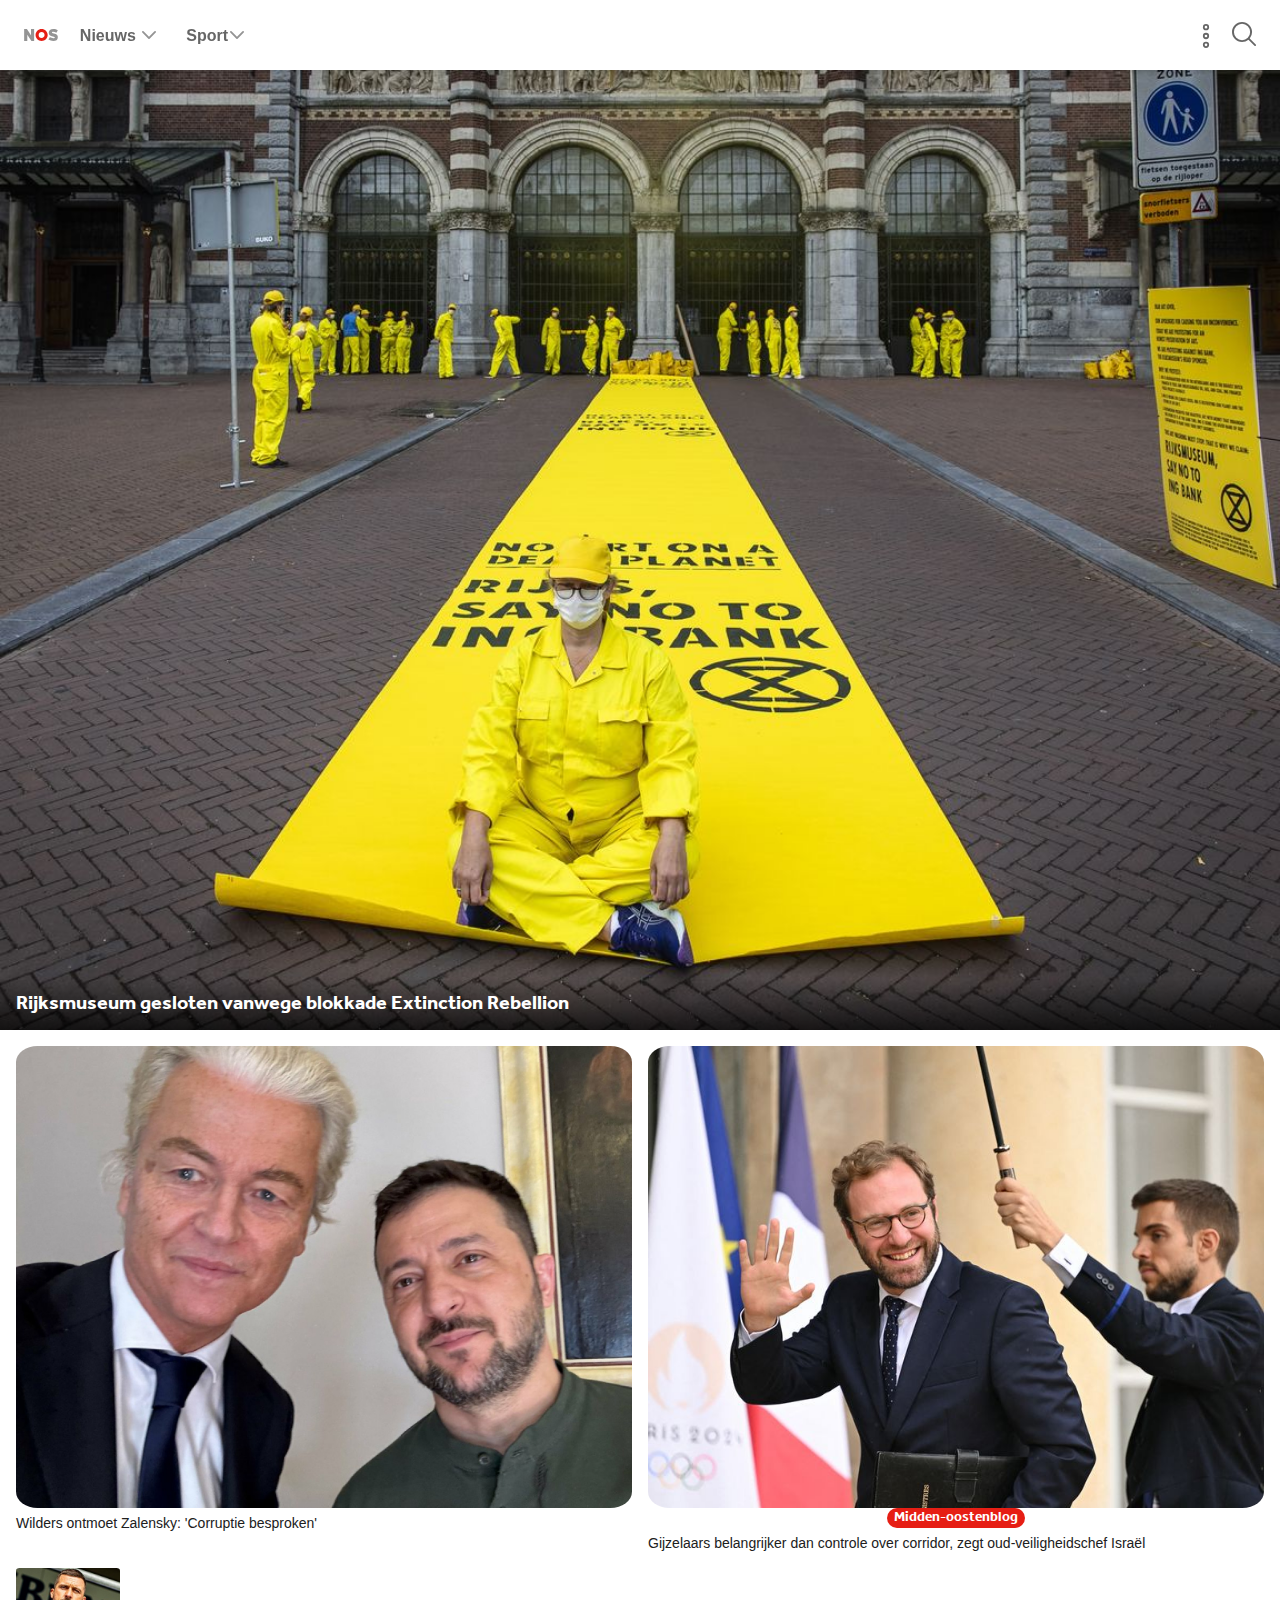
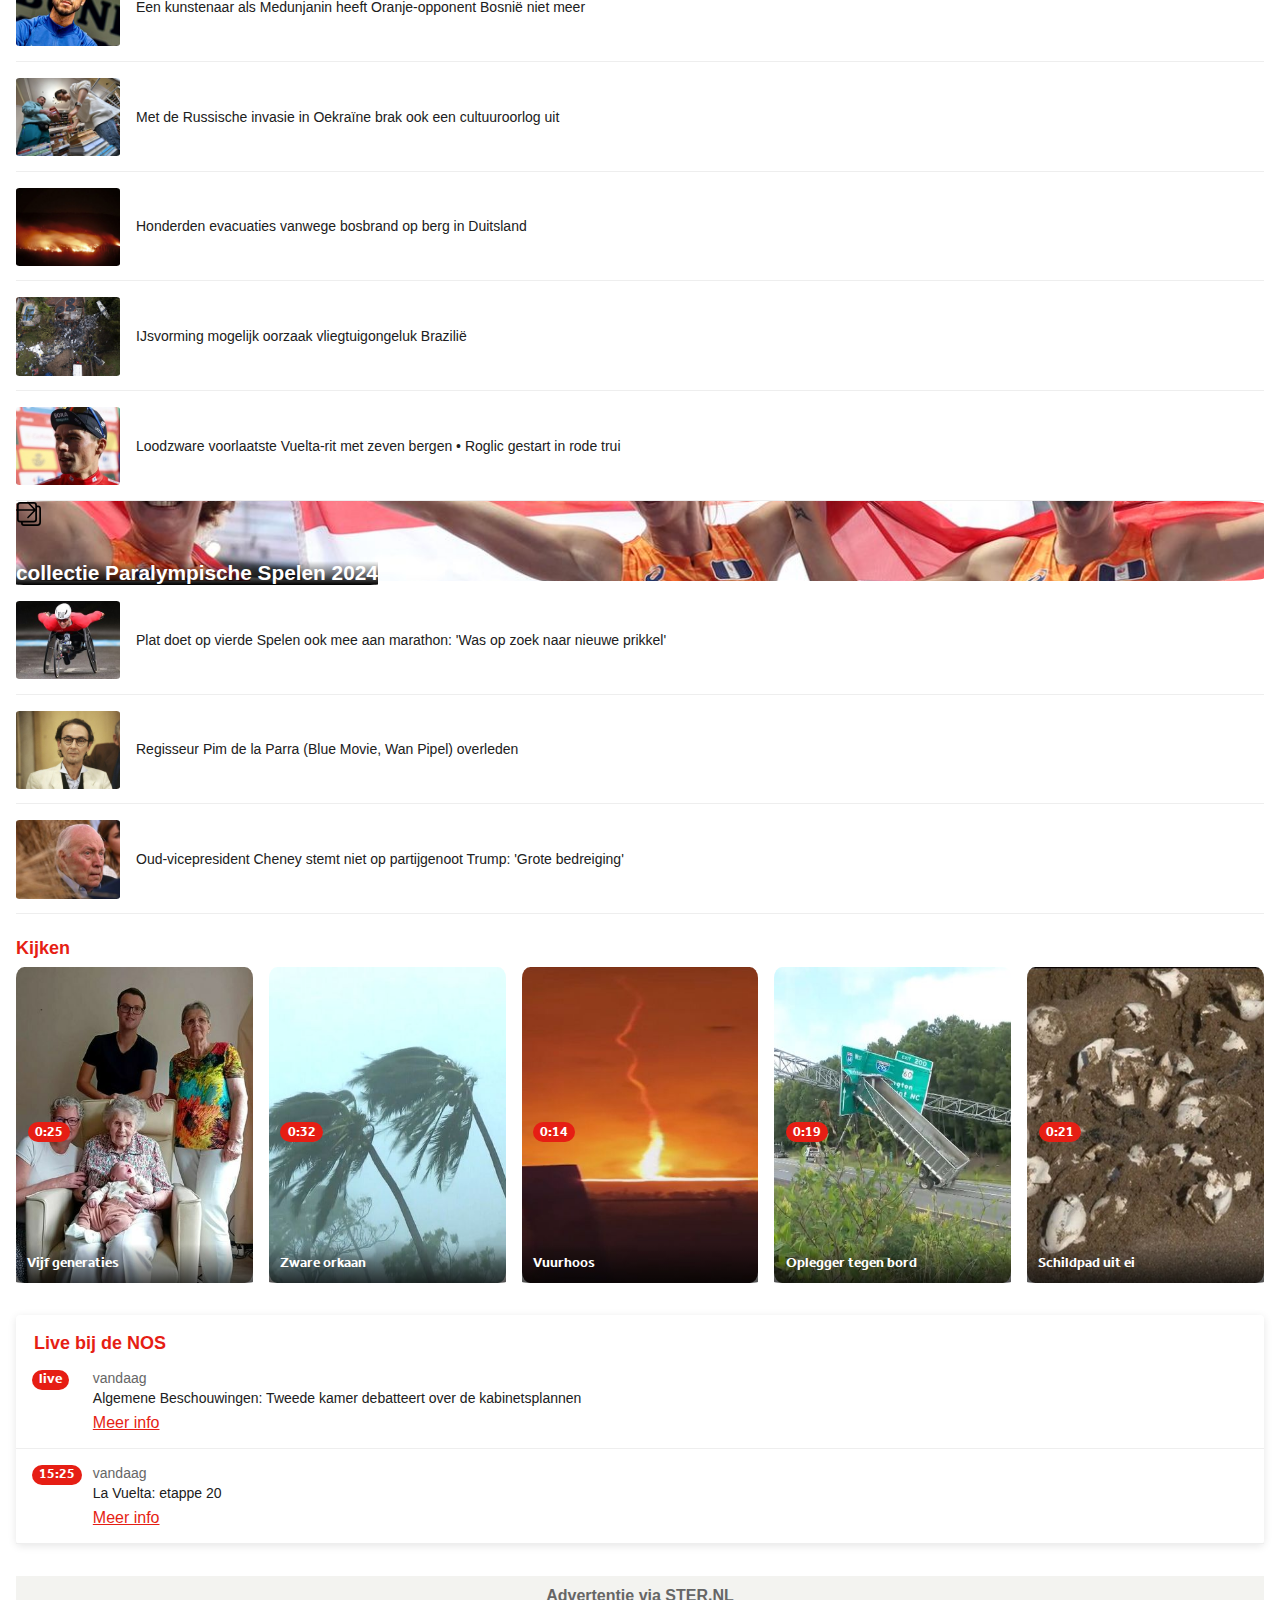
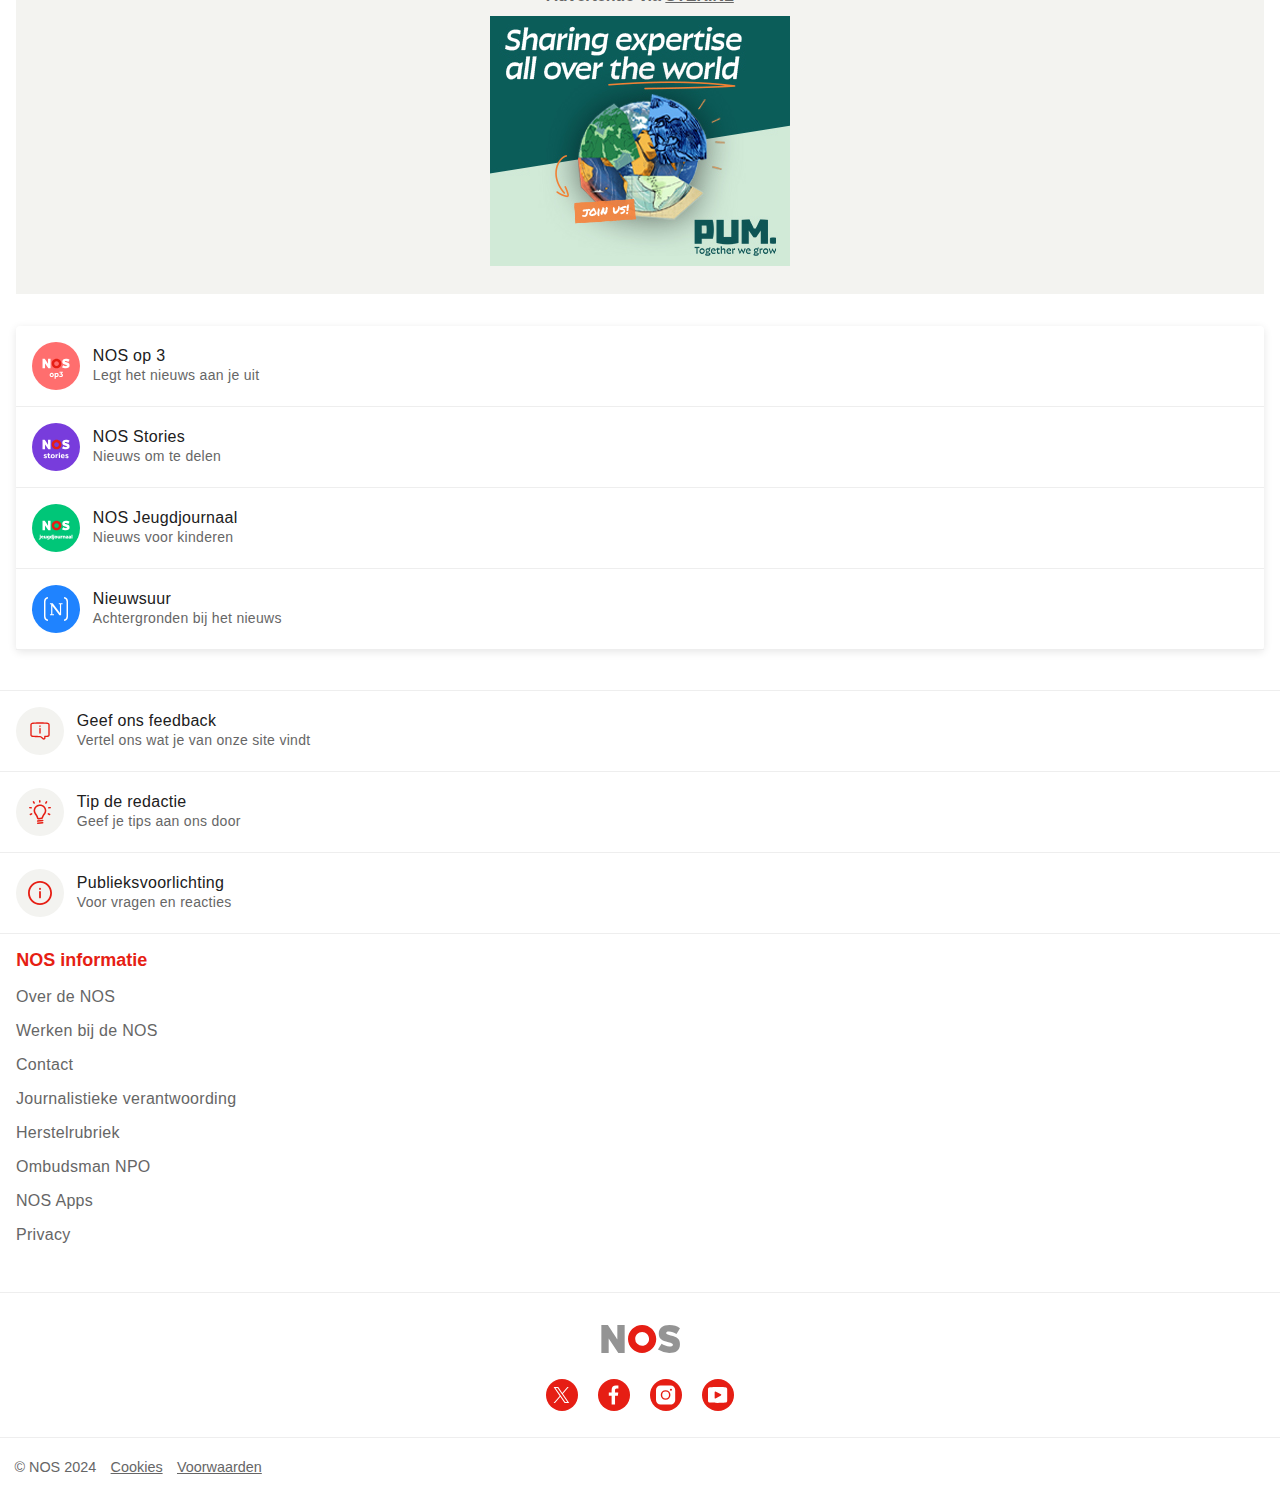
==== commit de71f5be: "llll" ====
--- a/index.html
+++ b/index.html
@@ -50,6 +50,7 @@
             </article>
             <article>
                 <h2>Gijzelaars belangrijker dan controle over corridor, zegt oud-veiligheidschef Israël</h2>
+                <p>Midden-oostenblog</p>
                 <img src="images/macron_nos.jpg" alt="oud-veiligheidschef Israël bij kaart van Gaza">
             </article>
         </section>
@@ -114,22 +115,27 @@
             <ul>
                 <li>
                     <h2>Vijf generaties</h2>
+                    <p>0:25</p>
                     <img src="images/vid1_5gen_nos.jpg" alt="Een foto van een gezin">
                 </li>
                 <li>
                     <h2>Zware orkaan</h2>
+                    <p>0:32</p>
                     <img src="images/vid2_orkaan_nos.jpg" alt="Een oorkaan">
                 </li>
                 <li>
                     <h2>Vuurhoos</h2>
+                    <p>0:14</p>
                     <img src="images/vid3_vuurhoos_nos.jpg" alt="vuurhoos">
                 </li>
                 <li>
                     <h2>Oplegger tegen bord</h2>
+                    <p>0:19</p>
                     <img src="images/vid4_tegen_bord_nos.jpg" alt="gecrashde oplegger">
                 </li>
                 <li>
                     <h2>Schildpad uit ei</h2>
+                    <p>0:21</p>
                     <img src="images/vid5_schildpad_ei_nos.jpg" alt="Schildpad eieren op het strand">
                 </li>  
             </ul>
--- a/styles/style.css
+++ b/styles/style.css
@@ -246,8 +246,8 @@
 
 footer section:nth-of-type(2) h2{
     color: var(--rood);
-    font-size: 1.2em;
-    margin: 0.8em;
+    font-size: 1.125em;
+    margin: 0.9em;
 }
 
 footer section:nth-of-type(2) ul{
--- a/styles/style_homepagina.css
+++ b/styles/style_homepagina.css
@@ -90,7 +90,24 @@
       padding-top: 0.5em;
   }
   
-  
+  main section:nth-of-type(2) p{
+    grid-row-start: 1;
+    grid-column-start: 1;
+    z-index: 1;
+    justify-self: start;
+    align-self: center;
+    display: flex;
+    align-items: center;
+    color: var(--wit_vulling);
+    font-family: EffraBold, Helvetica, Arial, sans-serif;
+    font-size: 0.9em;
+    font-weight: 100;
+    line-height: 1.2em;
+    margin:0;
+    padding: 0.1em 0.5em;
+    background-color: var(--rood);
+    border-radius: 1.5em;
+}
   
   main section:nth-of-type(3) ul {
       padding: 0;
@@ -193,7 +210,7 @@
   section:nth-of-type(6) h2{
       margin: 0;
       color: var(--rood);
-      font-size: 1.2em;
+      font-size: 1.125em;
   }
   
   section:nth-of-type(6) ul {
@@ -228,6 +245,25 @@
       background-image: linear-gradient(rgba(0, 0, 0, 0), rgba(0, 0, 0, 0.7));
       border-radius: 3.5%;
       width: 100%;
+  }
+
+  section:nth-of-type(6) li p{
+    grid-row-start: 1;
+    grid-column-start: 1;
+    z-index: 1;
+    justify-self: start;
+    align-self: center;
+    display: flex;
+    align-items: center;
+    color: var(--wit_vulling);
+    font-family: EffraBold, Helvetica, Arial, sans-serif;
+    font-size: 0.9em;
+    font-weight: 100;
+    line-height: 1.2em;
+    margin: 1em 0.8em 0 0.8em;
+    padding: 0.1em 0.5em;
+    background-color: var(--rood);
+    border-radius: 1.5em;
   }
   
   
@@ -255,7 +291,7 @@
   
   section:nth-of-type(7) h2{
       color: var(--rood);
-      font-size: 1.2em;
+      font-size: 1.125em;
       padding: 1em 0 0 1em;
   }
   
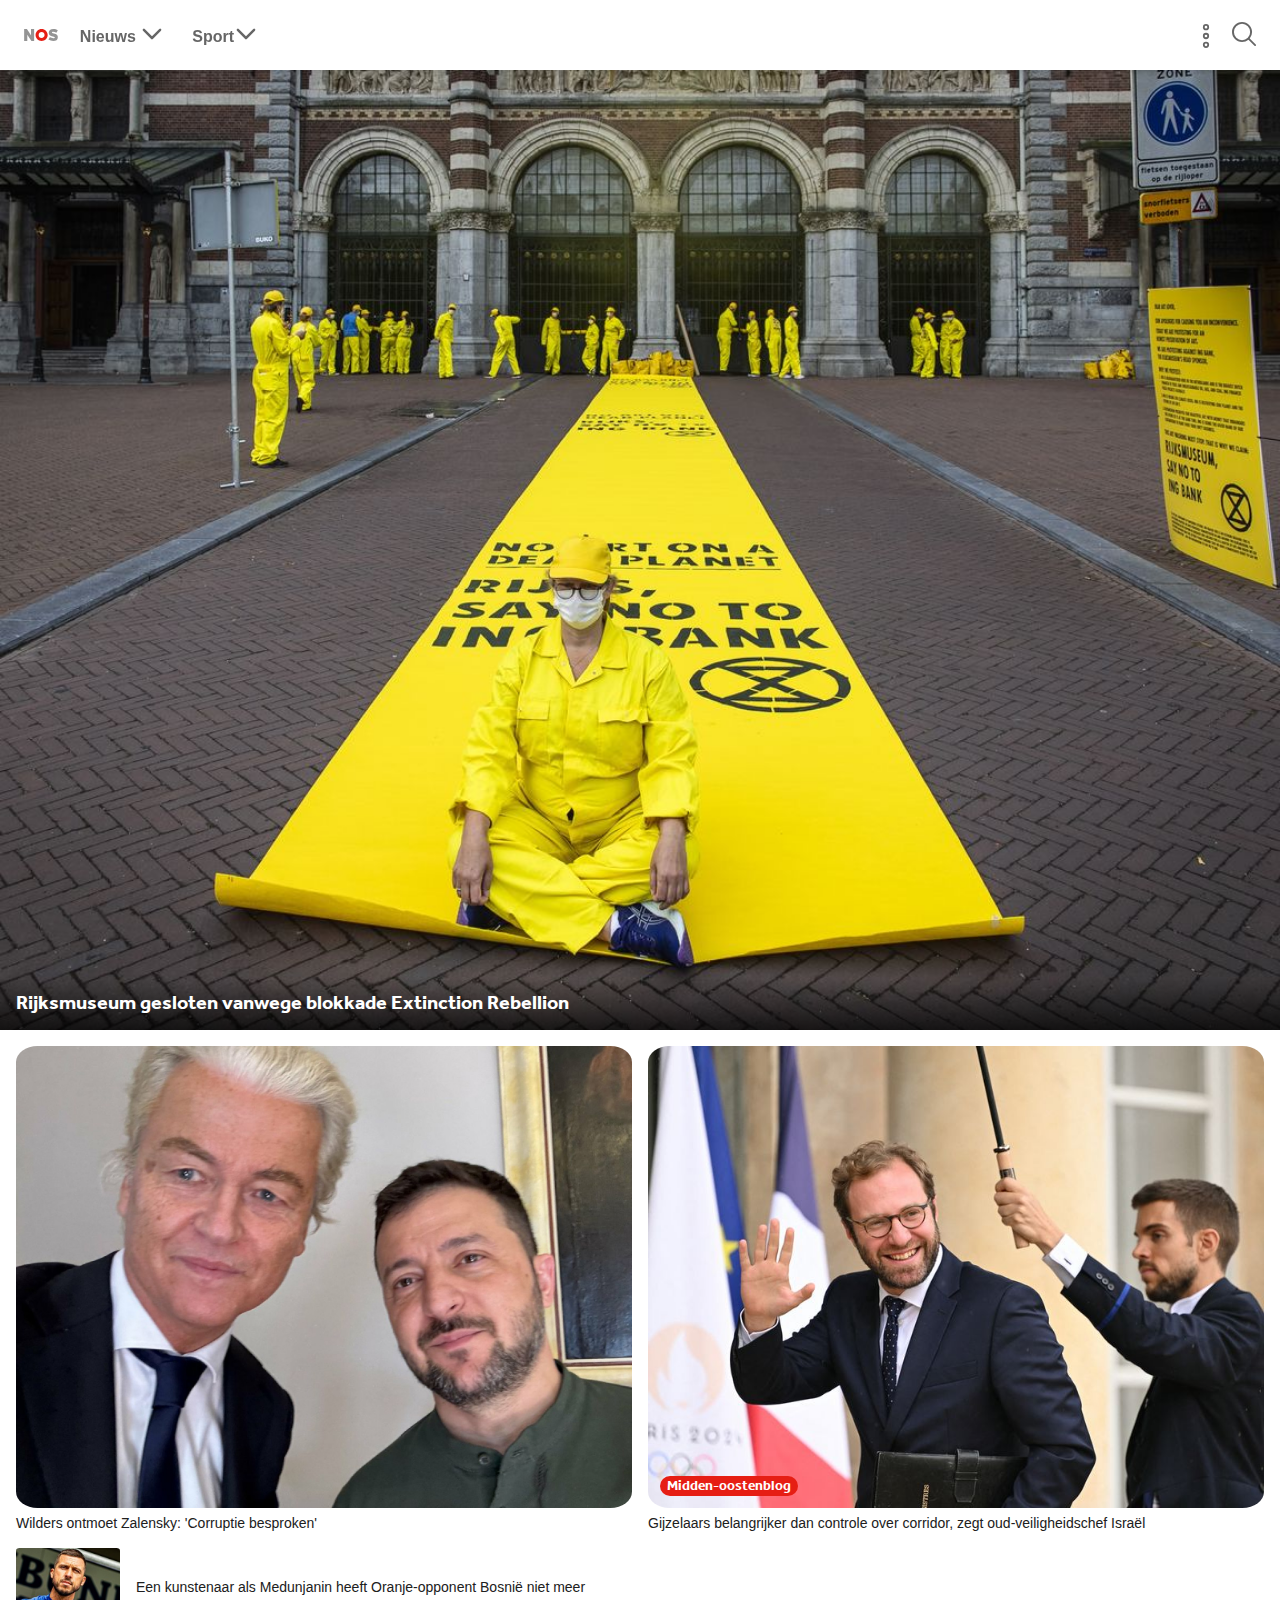
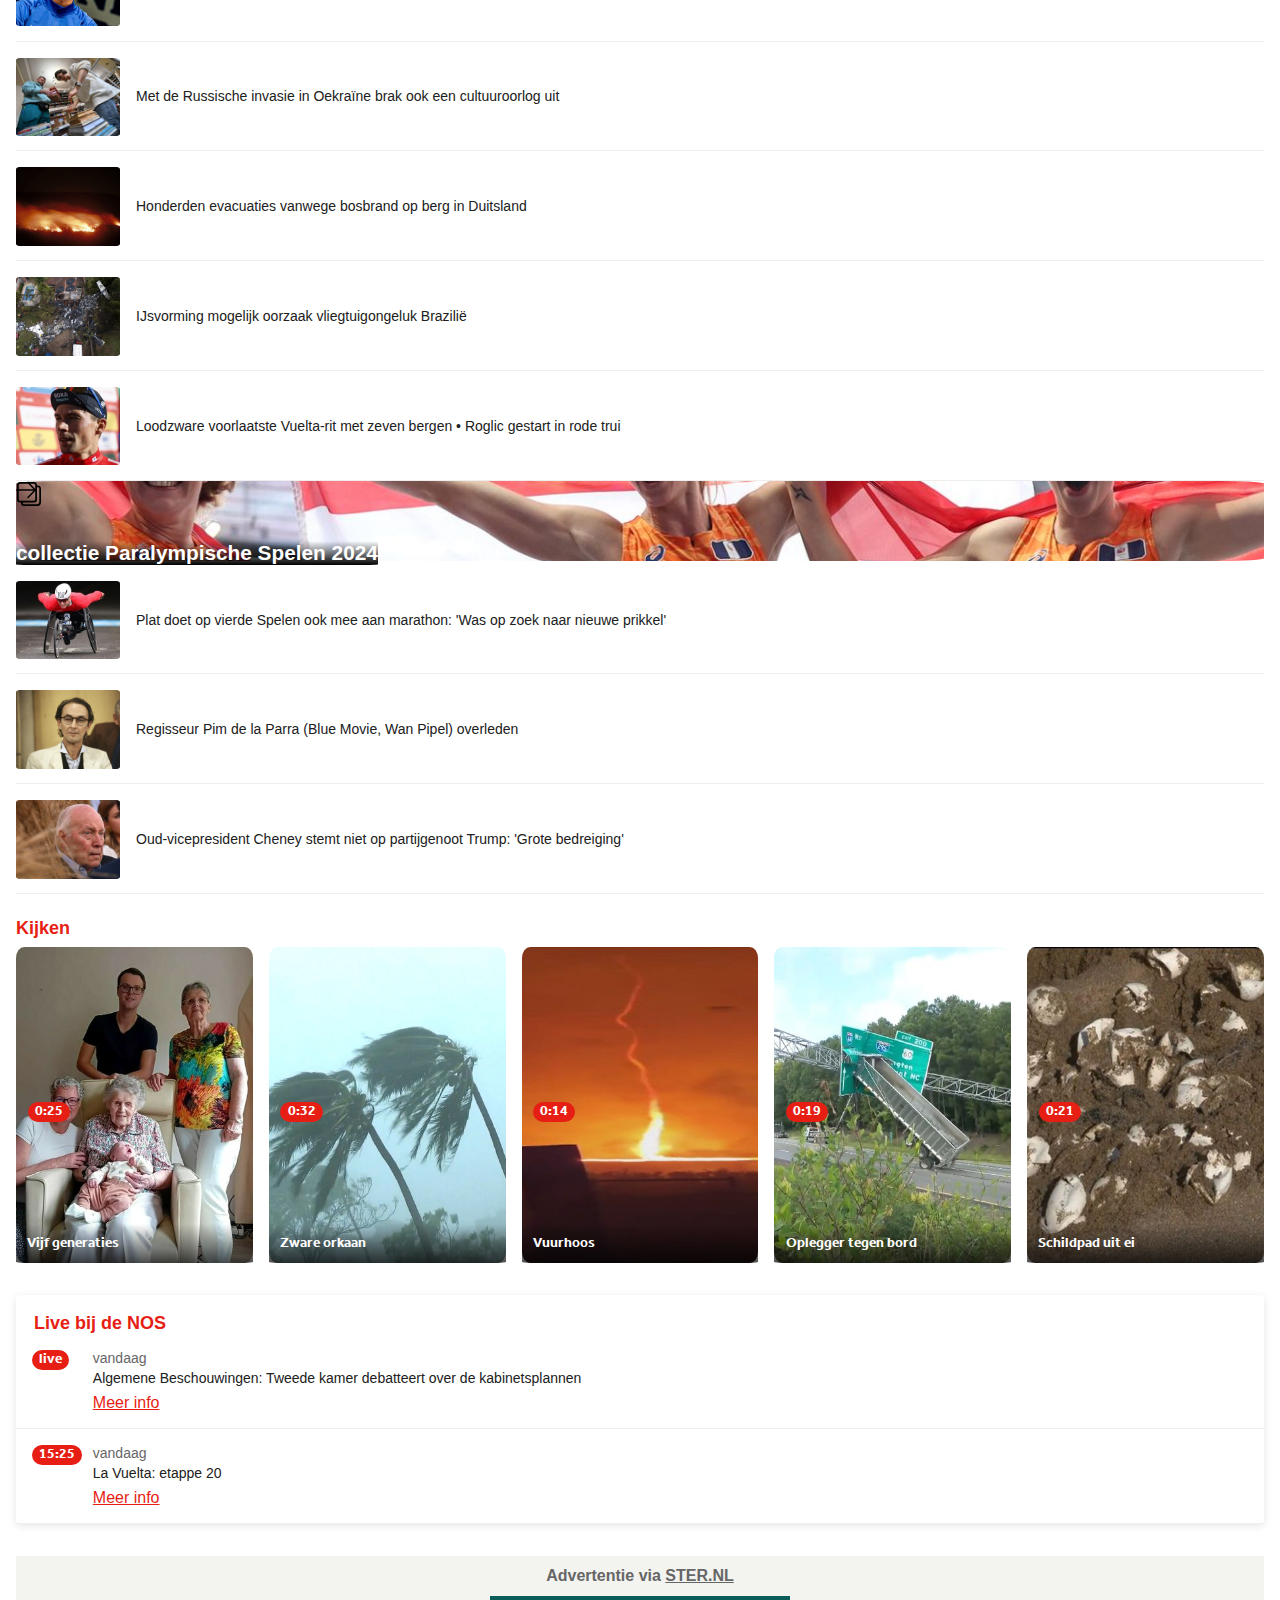
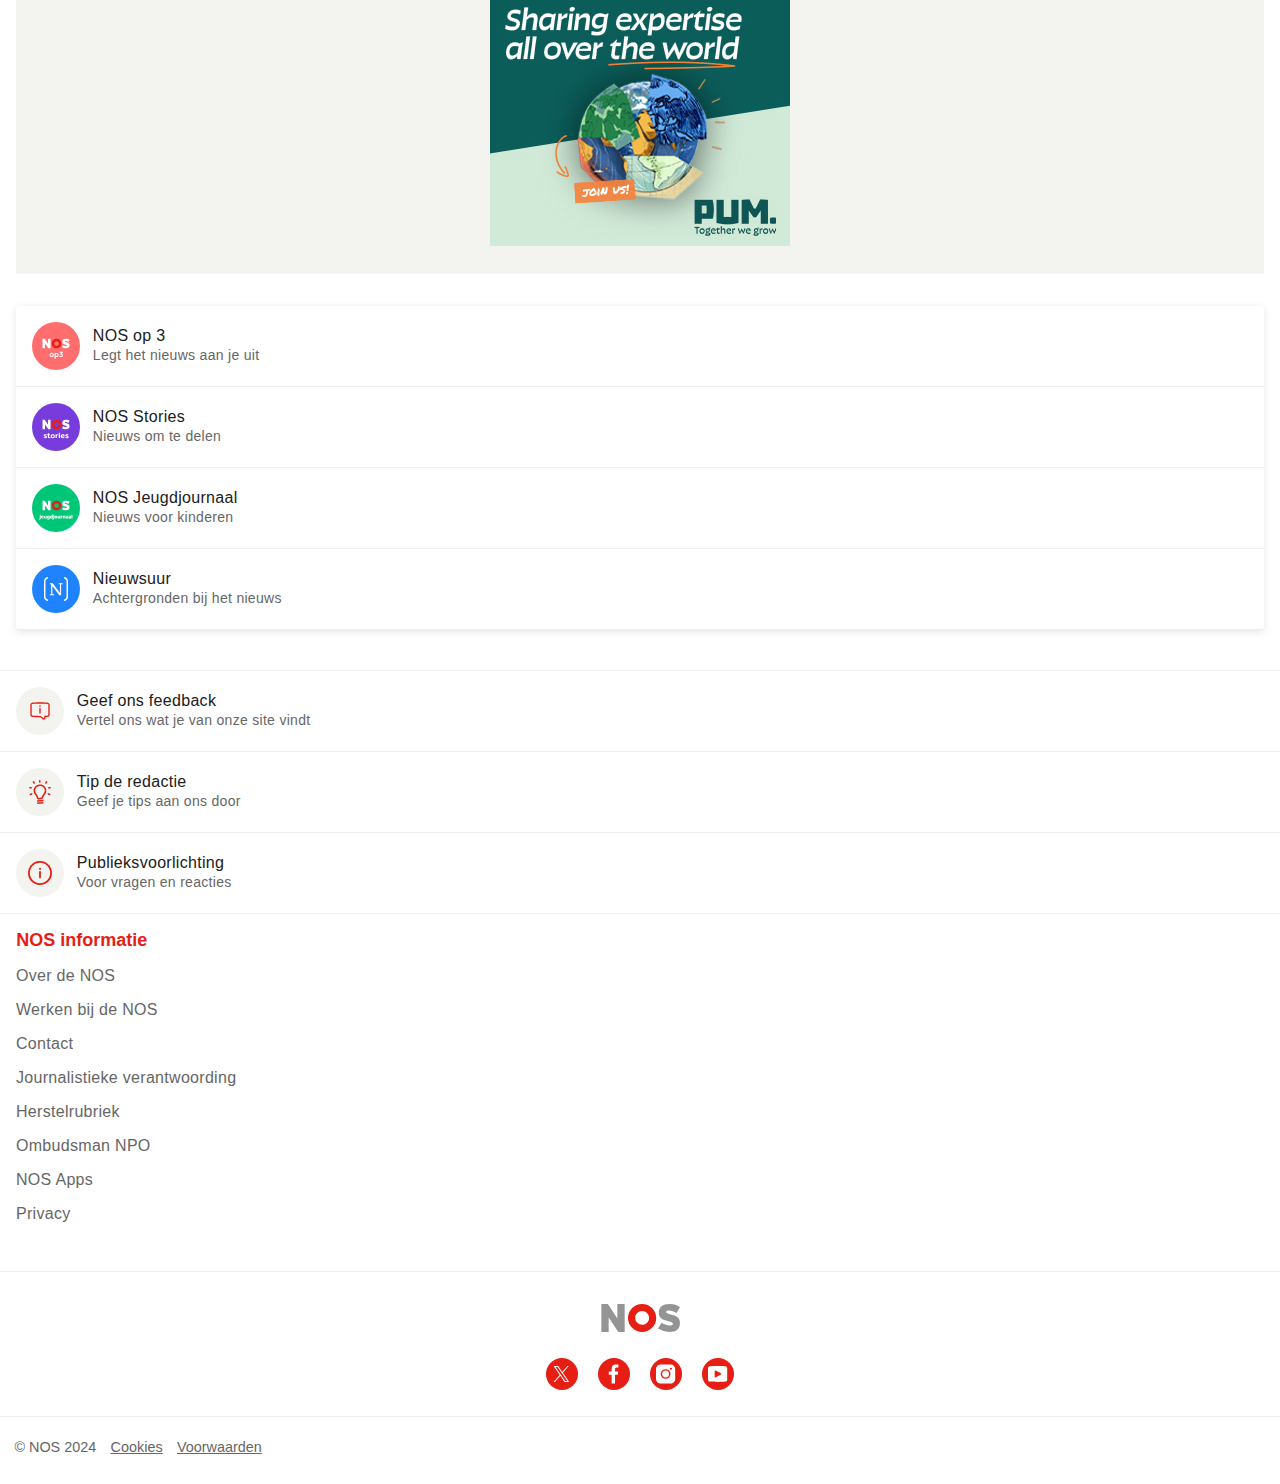
==== commit c72bbd03: "vo vf2egic" ====
--- a/index.html
+++ b/index.html
@@ -28,10 +28,10 @@
 
             <ul>
                 <li>
-                    <svg xmlns="http://www.w3.org/2000/svg" width="24" height="24" viewBox="0 0 24 24" aria-hidden="true" class="sc-9d1a94f4-6 clptQJ"><path fill="currentColor" d="M3.13 8.87a3.13 3.13 0 1 1 0 6.26 3.13 3.13 0 0 1 0-6.26m8.87 0a3.13 3.13 0 1 1 0 6.26 3.13 3.13 0 0 1 0-6.26m8.87 0a3.13 3.13 0 1 1 0 6.26 3.13 3.13 0 0 1 0-6.26m-17.74 1.8a1.33 1.33 0 1 0 0 2.66 1.33 1.33 0 0 0 0-2.66m8.87 0a1.33 1.33 0 1 0 0 2.66 1.33 1.33 0 0 0 0-2.66m8.87 0a1.33 1.33 0 1 0 0 2.66 1.33 1.33 0 0 0 0-2.66"></path></svg>
-                </li>
-                <li>
-                    <svg xmlns="http://www.w3.org/2000/svg" width="24" height="24" viewBox="0 0 24 24" aria-hidden="true" class="sc-9d1a94f4-5 hIPBis"><path fill="currentColor" fill-rule="nonzero" d="M10.04 0c5.545 0 10.04 4.495 10.04 10.04a10 10 0 0 1-2.333 6.435l5.99 5.992a.9.9 0 0 1-1.205 1.334l-.068-.061-5.992-5.99a10 10 0 0 1-6.432 2.33C4.495 20.08 0 15.585 0 10.04S4.495 0 10.04 0m0 1.8a8.241 8.241 0 0 0 0 16.48 8.241 8.241 0 0 0 0-16.48"></path></svg>
+                    <svg xmlns="http://www.w3.org/2000/svg" viewBox="0 0 24 24" aria-hidden="true" class="sc-9d1a94f4-6 clptQJ"><path fill="currentColor" d="M3.13 8.87a3.13 3.13 0 1 1 0 6.26 3.13 3.13 0 0 1 0-6.26m8.87 0a3.13 3.13 0 1 1 0 6.26 3.13 3.13 0 0 1 0-6.26m8.87 0a3.13 3.13 0 1 1 0 6.26 3.13 3.13 0 0 1 0-6.26m-17.74 1.8a1.33 1.33 0 1 0 0 2.66 1.33 1.33 0 0 0 0-2.66m8.87 0a1.33 1.33 0 1 0 0 2.66 1.33 1.33 0 0 0 0-2.66m8.87 0a1.33 1.33 0 1 0 0 2.66 1.33 1.33 0 0 0 0-2.66"></path></svg>
+                </li>
+                <li>
+                    <svg xmlns="http://www.w3.org/2000/svg" viewBox="0 0 24 24" aria-hidden="true" class="sc-9d1a94f4-5 hIPBis"><path fill="currentColor" fill-rule="nonzero" d="M10.04 0c5.545 0 10.04 4.495 10.04 10.04a10 10 0 0 1-2.333 6.435l5.99 5.992a.9.9 0 0 1-1.205 1.334l-.068-.061-5.992-5.99a10 10 0 0 1-6.432 2.33C4.495 20.08 0 15.585 0 10.04S4.495 0 10.04 0m0 1.8a8.241 8.241 0 0 0 0 16.48 8.241 8.241 0 0 0 0-16.48"></path></svg>
                 </li>
             </ul>
         </nav>
--- a/styles/style.css
+++ b/styles/style.css
@@ -1,24 +1,17 @@
+@font-face {
+	font-family: EffraBold;
+	src: url("../fonts/EffraBold.woff") format("woff");
+}
+
 /**************/
 /* CSS REMEDY */
 /**************/
+
 *, *::after, *::before {
   box-sizing:border-box;  
   margin: 0;
 }
 
-
-
-/* @media (prefers-color-scheme:dark){
-    .inline-svg-icon{
-        color:red;
-     }
-*/
-
-/* @media (prefers-color-scheme:dark){
-    :root{
-        --color-text:rgb(255, 255, 255);
-     }
-*/
 
 
 /*********************/
@@ -43,10 +36,6 @@
 /* @media (prefers-color-scheme: dark) {
 } */
 
-@font-face {
-	font-family: EffraBold;
-	src: url("../fonts/EffraBold.woff") format("woff");
-}
 
 
 
@@ -120,7 +109,7 @@
 }
 
 
-nav ul:nth-of-type(1)  svg:nth-of-type(1){
+nav ul:nth-of-type(1) li:nth-of-type(1) svg{
     color: var(--nos-logo-grijs);
     width: auto;
     height: 0.75em;
@@ -135,7 +124,7 @@
 
 nav ul:nth-of-type(2) svg{
     color: var(--grijze-text);
-
+    width: 1.5em;
 }
 
 nav ul:nth-of-type(2) li:nth-of-type(1){
--- a/styles/style_homepagina.css
+++ b/styles/style_homepagina.css
@@ -89,13 +89,22 @@
       line-height: 1.2em;
       padding-top: 0.5em;
   }
-  
-  main section:nth-of-type(2) p{
+
+  main section:nth-of-type(2) article{
+    display: grid;
+  } 
+
+  main section:nth-of-type(2) article img{
+    grid-row-start: 1;
+    grid-column-start: 1;
+  }
+
+   main section:nth-of-type(2) article p{
     grid-row-start: 1;
     grid-column-start: 1;
     z-index: 1;
     justify-self: start;
-    align-self: center;
+    align-self: end;
     display: flex;
     align-items: center;
     color: var(--wit_vulling);
@@ -103,11 +112,12 @@
     font-size: 0.9em;
     font-weight: 100;
     line-height: 1.2em;
-    margin:0;
+    margin: 0.8em;
     padding: 0.1em 0.5em;
     background-color: var(--rood);
     border-radius: 1.5em;
 }
+  
   
   main section:nth-of-type(3) ul {
       padding: 0;
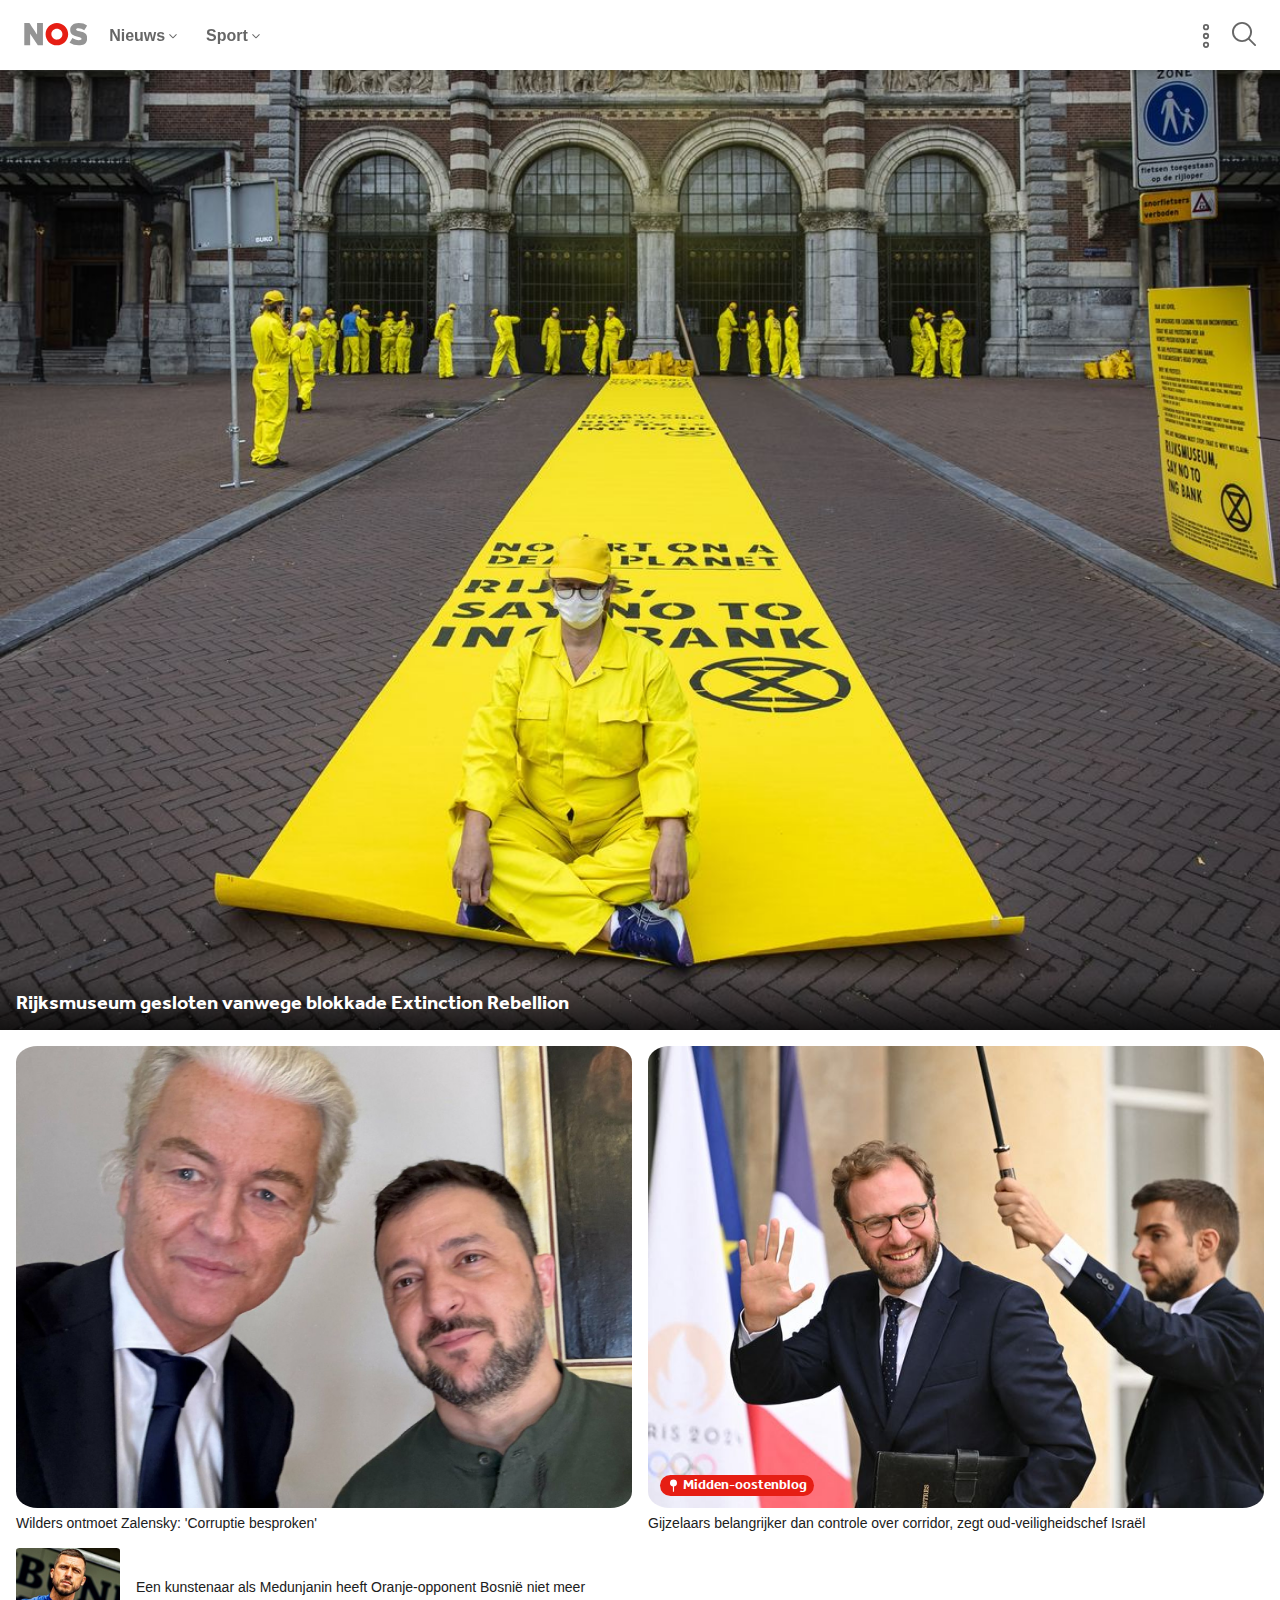
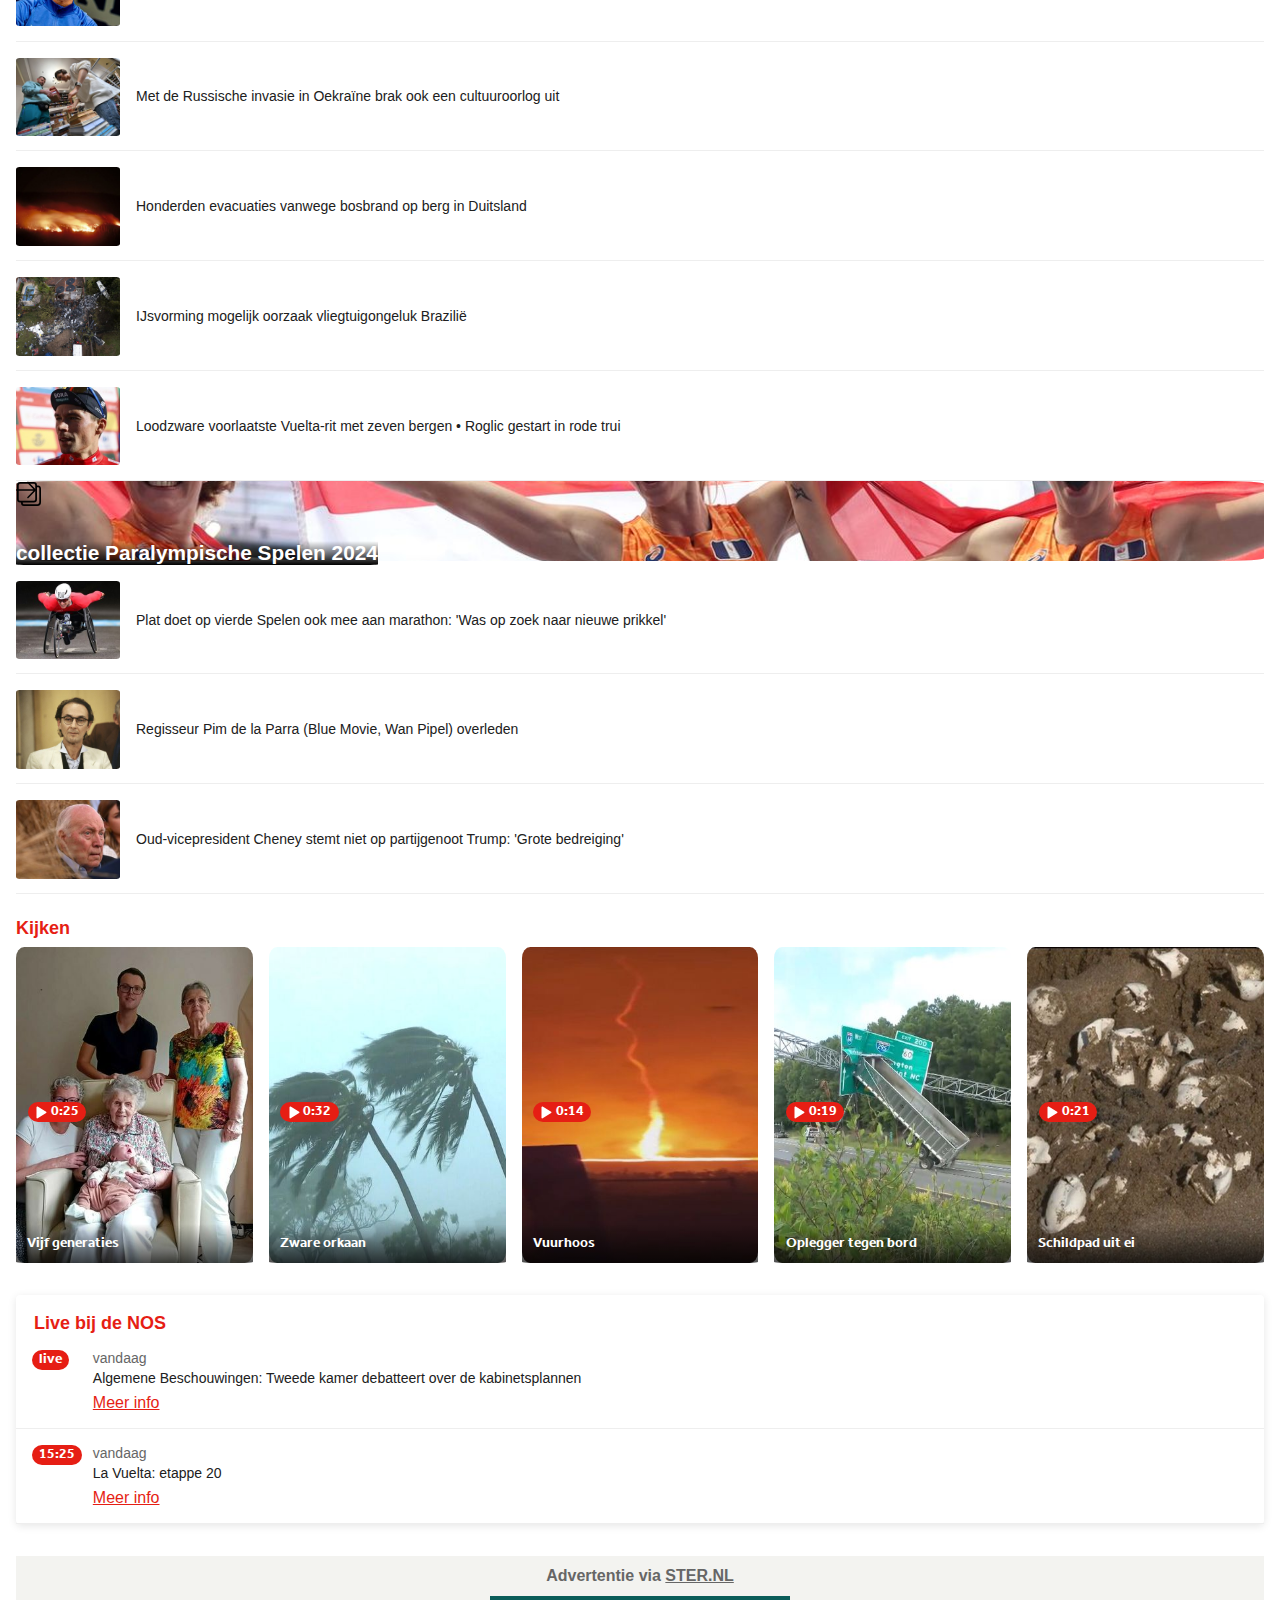
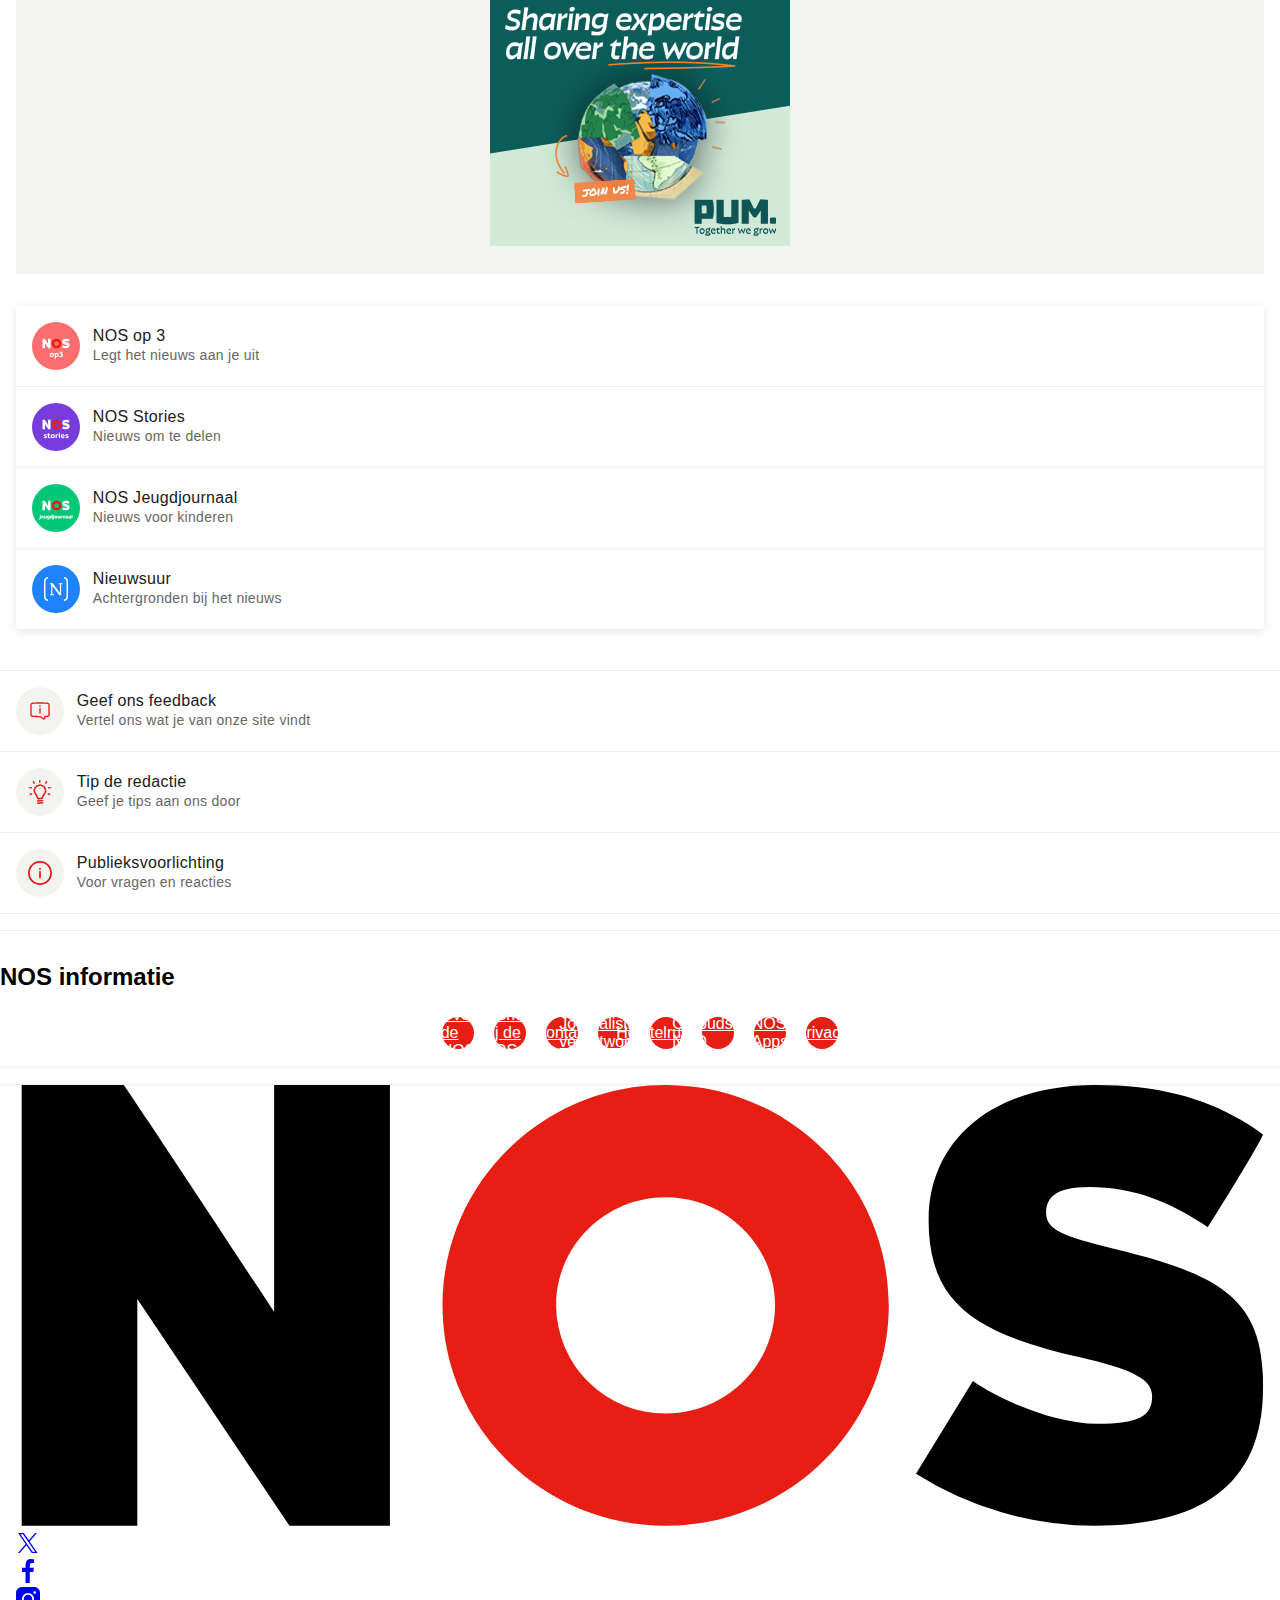
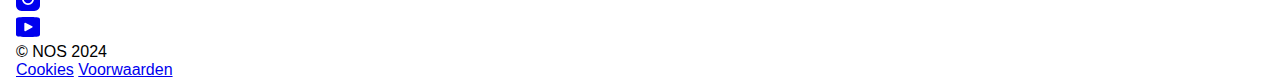
==== commit f547532a: "veel veranderd" ====
--- a/index.html
+++ b/index.html
@@ -50,7 +50,7 @@
             </article>
             <article>
                 <h2>Gijzelaars belangrijker dan controle over corridor, zegt oud-veiligheidschef Israël</h2>
-                <p>Midden-oostenblog</p>
+                <p><svg xmlns="http://www.w3.org/2000/svg" viewBox="0 0 26 26"><path fill="currentColor" d="M13 1a7 7 0 0 1 1.17 13.9v10.6h-2.34V14.9A7 7 0 0 1 13 1"></path></svg>Midden-oostenblog</p>
                 <img src="images/macron_nos.jpg" alt="oud-veiligheidschef Israël bij kaart van Gaza">
             </article>
         </section>
@@ -115,31 +115,30 @@
             <ul>
                 <li>
                     <h2>Vijf generaties</h2>
-                    <p>0:25</p>
+                    <p><svg xmlns="http://www.w3.org/2000/svg" viewBox="0 0 26 26" aria-hidden="true"><path fill="currentColor" d="M22.3 11.76 5.34 1.23C4.33.61 3 1.31 3 2.47v21.06c0 1.16 1.33 1.86 2.33 1.24L22.3 14.24c.93-.58.93-1.9 0-2.47"></path></svg>0:25</p>
                     <img src="images/vid1_5gen_nos.jpg" alt="Een foto van een gezin">
                 </li>
                 <li>
                     <h2>Zware orkaan</h2>
-                    <p>0:32</p>
+                    <p><svg xmlns="http://www.w3.org/2000/svg" viewBox="0 0 26 26" aria-hidden="true"><path fill="currentColor" d="M22.3 11.76 5.34 1.23C4.33.61 3 1.31 3 2.47v21.06c0 1.16 1.33 1.86 2.33 1.24L22.3 14.24c.93-.58.93-1.9 0-2.47"></path></svg>0:32</p>
                     <img src="images/vid2_orkaan_nos.jpg" alt="Een oorkaan">
                 </li>
                 <li>
                     <h2>Vuurhoos</h2>
-                    <p>0:14</p>
+                    <p><svg xmlns="http://www.w3.org/2000/svg" viewBox="0 0 26 26" aria-hidden="true"><path fill="currentColor" d="M22.3 11.76 5.34 1.23C4.33.61 3 1.31 3 2.47v21.06c0 1.16 1.33 1.86 2.33 1.24L22.3 14.24c.93-.58.93-1.9 0-2.47"></path></svg>0:14</p>
                     <img src="images/vid3_vuurhoos_nos.jpg" alt="vuurhoos">
                 </li>
                 <li>
                     <h2>Oplegger tegen bord</h2>
-                    <p>0:19</p>
+                    <p><svg xmlns="http://www.w3.org/2000/svg" viewBox="0 0 26 26" aria-hidden="true"><path fill="currentColor" d="M22.3 11.76 5.34 1.23C4.33.61 3 1.31 3 2.47v21.06c0 1.16 1.33 1.86 2.33 1.24L22.3 14.24c.93-.58.93-1.9 0-2.47"></path></svg>0:19</p>
                     <img src="images/vid4_tegen_bord_nos.jpg" alt="gecrashde oplegger">
                 </li>
                 <li>
                     <h2>Schildpad uit ei</h2>
-                    <p>0:21</p>
+                    <p><svg xmlns="http://www.w3.org/2000/svg" viewBox="0 0 26 26" aria-hidden="true"><path fill="currentColor" d="M22.3 11.76 5.34 1.23C4.33.61 3 1.31 3 2.47v21.06c0 1.16 1.33 1.86 2.33 1.24L22.3 14.24c.93-.58.93-1.9 0-2.47"></path></svg>0:21</p>
                     <img src="images/vid5_schildpad_ei_nos.jpg" alt="Schildpad eieren op het strand">
                 </li>  
             </ul>
-        
         </section>
         
         <section>
--- a/styles/style.css
+++ b/styles/style.css
@@ -26,39 +26,19 @@
     --grijze-achtergrond: #F3F3F0;
     --nos-logo-grijs: #949494;
     --border-lijn: #eeeeee;
-    --div_zwart: #2222224D;
+    --div-zwart: #2222224D;
 	--background-color:light-dark(#ffffff,#202020) ;
-    --wit_vulling: #ffffff;
+    --wit-vulling: #ffffff;
     --rood:light-dark(#E61E14,#e22f26);
 	--font-body-family: "EffraBold"
 }
 
-/* @media (prefers-color-scheme: dark) {
-} */
-
-
-
-
-/* Tag/rode */
-/* main p:first-of-type{
-    display: block;
-    font-weight: 600; 
-    width: 8.75em;
-    height: 1.75em;
-    border-radius: 3.5em;
-    background-color: #E61E14;
-    color: rgb(255, 255, 255);
-    padding: 0.35em 0.5em;
-    font-size: 0.75em;
-
-} */
-
 
 
 
 body{
-	/* font-family: "EffraBold"; */
-	font-family: "Helvetica Neue", Helvetica, Arial, sans-serif;
+    /* font-family: "EffraBold"; */
+    font-family: "Helvetica Neue", Helvetica, Arial, sans-serif;
     /* Let op lettertypen */
     padding: 0;
     margin: 0;
@@ -67,7 +47,7 @@
 
 
 img {
-	width: 100%;
+    width: 100%;
 }
 
 header{
@@ -77,237 +57,474 @@
     padding: 0.5em;
     background-color: var(--background-color);
     position: sticky;
-	top: 0%;
+    top: 0%;
     z-index: 10;
     margin: 0;
     box-shadow: rgba(0, 0, 0, 0.12) 0px 0.125rem 0.25rem 0px;
 }
 
-nav{
-	display: flex;
-    align-items: center;
-    justify-content: space-between;
-    width: 100%;
-    padding-top: 0.9em;
-}
-
-nav ul{
-    display: flex;
-    align-items: center;
-    justify-content: center;
-	gap: 1em;
-    padding: 0 1em;
-}
-
-nav button{
-    border: none;
-    background-color: transparent;
-}
-
-nav button svg{
-    height: 1em;
-}
-
-
-nav ul:nth-of-type(1) li:nth-of-type(1) svg{
-    color: var(--nos-logo-grijs);
-    width: auto;
-    height: 0.75em;
-}
-
-nav ul:nth-of-type(1) button{
-    color: var(--grijze-text);
-    font-size: 1em;
-    font-weight: 590;
-}
-
-
-nav ul:nth-of-type(2) svg{
-    color: var(--grijze-text);
-    width: 1.5em;
-}
-
-nav ul:nth-of-type(2) li:nth-of-type(1){
-    rotate: 90deg;
-}
-
-footer{
-    margin: 0 1em;
-}
-
-ul{
-    padding: 0;
-    list-style-type: none;
-}
-
-/**********/
- /* FOOTER */
-/**********/
-
-footer{
-    margin: 0;
-}
-
-/* footer section:nth-of-type(1) svg{
-    width: 3em;
-    height: 3em;
-    background-color: #666666;
-    border-radius: 100%;
-    padding: 0.9em;
-}     */
-
-
-/* Feedback en extra info */
-footer section:nth-of-type(1){
-    margin-top: 2em;
-    margin-bottom: 1em;   
-    border-top: 1px solid var(--border-lijn);
-}
-
-footer section:nth-of-type(1) li{
-    display: grid;
-    grid-template-columns: 3.8em 1fr;
-    padding: 1em;
-    border-bottom: 1px solid var(--border-lijn);
-    letter-spacing: 0.01875em;
-}
-
-footer section:nth-of-type(1) h2{
-    grid-row-start: 1;
-    grid-column-start: 2;
-    z-index: 1;
-    justify-self: start;
-    align-self: end;
-    margin: 0;
-    font-weight: 500;
-    font-size: 0.875em;
-    padding-bottom: 0.5em;
-    color: var(--grijze-text);
-}
-
-footer section:nth-of-type(1) a{
-    grid-row-start: 1;
-    grid-column-start: 2;
-    z-index: 1;
-    justify-self: start;
-    align-self: start;
-    margin: 0;
-    font-weight: 500;
-	font-size: 1em;
-	line-height: 1.2em;
-    padding-top: 0.25em;
-    color: var(--color-text);
-    text-decoration: none;
-}
-
-
-footer section:nth-of-type(1) div{
-    display: flex;
-    justify-content: center;
-    align-items: center;
-    width: 3em;
-    height: 3em;
-    border-radius: 50%;
-    background-color: var(--grijze-achtergrond);
-}
-
-
-footer section:nth-of-type(1) svg{
-    /* width: 3em;
-    height: 3em;
-    grid-row-start: 1;
-    grid-column-start: 1;
-    z-index: 1;
-    justify-self: start;
-    align-self: end;
-    margin: 0; */
-    color: var(--rood);
-}
-
-
-
-/* Nos informatie */
-footer section:nth-of-type(2){
-    margin: 0;
-    padding-bottom: 2em;
-    border-bottom: 1px solid var(--border-lijn);
-}
-
-footer section:nth-of-type(2) h2{
-    color: var(--rood);
-    font-size: 1.125em;
-    margin: 0.9em;
-}
-
-footer section:nth-of-type(2) ul{
-    margin: 0 1em;
-}
-
-footer section:nth-of-type(2) li{
-    margin-bottom: 1em;
-}
-
-footer section:nth-of-type(2) a{
-    text-decoration: none;
-    letter-spacing: 0.01875em;
-    font-weight: 500;
-    color: var(--grijze-text);
-}
-
-/* Nos logo en social media */
-footer section:nth-of-type(3){
-    display: flex;
-    align-items: center;
-    flex-direction: column;
-    margin: 2em 0 0 0;
-    border-bottom: 1px solid var(--border-lijn);
-}
-
-footer section:nth-of-type(3) > svg{
-    height: 1.75em;
-    color: var(--nos-logo-grijs);
-}
-
-footer section:nth-of-type(3) ul{
-    display: flex;
-    margin: 1em 0;
-}
-
-
-footer section:nth-of-type(3) li a{
-    padding: 0px;
-    display: flex;
-    justify-content: center;
-    align-items: center;
-    width: 2em;
-    height: 2em;
-    border-radius: 50%;
-    color: var(--wit_vulling);
-    flex: 0 0 auto;
-    margin: 0.625em;
-    background-color: var(--rood);
-}
-
-footer section:nth-of-type(3) li svg{
-    color: var(--wit_vulling);
-    width: 1.2em;
-}
-
-
-/* Copyright en cookies */
-footer section:nth-of-type(4){
-    display: flex;
-	gap: 1em;
-	margin-top: 1.5em;
-    margin-bottom: 2em;   
-    font-size: 0.9em;
-    color: var(--grijze-text);
-    font-weight: 400;
-}
-
-footer section:nth-of-type(4) a{
-    color: var(--grijze-text);
-}
+
+
+@media (width < 47.5em) {
+
+    nav{
+        display: flex;
+        align-items: center;
+        justify-content: space-between;
+        width: 100%;
+        padding-top: 0.9em;
+    }
+
+    nav ul{
+        display: flex;
+        align-items: center;
+        justify-content: center;
+        gap: 1em;
+        padding: 0 1em;
+    }
+
+    nav button{
+        border: none;
+        background-color: transparent;
+        display: flex;
+        align-items: center;
+        color: var(--grijze-text);
+        font-size: 1em;
+        font-weight: 590;
+    }
+
+    nav button svg{
+        height: 0.4em;
+        padding-left: 0.2em;
+    }
+
+
+    nav ul:nth-of-type(1) li:nth-of-type(1) svg{
+        color: var(--nos-logo-grijs);
+        width: auto;
+        height: 0.85em;
+    }
+
+    nav ul:nth-of-type(2) svg{
+        color: var(--grijze-text);
+        width: 1.5em;
+    }
+
+    nav ul:nth-of-type(2) li:nth-of-type(1){
+        rotate: 90deg;
+    }
+
+    footer{
+        margin: 0 1em;
+    }
+
+    ul{
+        padding: 0;
+        list-style-type: none;
+    }
+
+
+    /**********/
+    /* FOOTER */
+    /**********/
+
+    footer{
+        margin: 0;
+    }
+
+
+    /* Feedback en extra info */
+    footer section:nth-of-type(1) ul:nth-of-type(1){
+        margin-top: 2em;
+        margin-bottom: 1em;   
+        border-top: 1px solid var(--border-lijn);
+    }
+
+    footer section:nth-of-type(1) ul:nth-of-type(1) li{
+        display: grid;
+        grid-template-columns: 3.8em 1fr;
+        padding: 1em;
+        border-bottom: 1px solid var(--border-lijn);
+        letter-spacing: 0.01875em;
+    }
+
+    footer section:nth-of-type(1) ul:nth-of-type(1) h2{
+        grid-row-start: 1;
+        grid-column-start: 2;
+        z-index: 1;
+        justify-self: start;
+        align-self: end;
+        margin: 0;
+        font-weight: 500;
+        font-size: 0.875em;
+        padding-bottom: 0.5em;
+        color: var(--grijze-text);
+    }
+
+    footer section:nth-of-type(1) ul:nth-of-type(1) a{
+        grid-row-start: 1;
+        grid-column-start: 2;
+        z-index: 1;
+        justify-self: start;
+        align-self: start;
+        margin: 0;
+        font-weight: 500;
+        font-size: 1em;
+        line-height: 1.2em;
+        padding-top: 0.25em;
+        color: var(--color-text);
+        text-decoration: none;
+    }
+
+
+    footer section:nth-of-type(1) ul:nth-of-type(1)  div{
+        display: flex;
+        justify-content: center;
+        align-items: center;
+        width: 3em;
+        height: 3em;
+        border-radius: 50%;
+        background-color: var(--grijze-achtergrond);
+    }
+
+
+    footer section:nth-of-type(1) ul:nth-of-type(1) svg{
+        /* width: 3em;
+        height: 3em;
+        grid-row-start: 1;
+        grid-column-start: 1;
+        z-index: 1;
+        justify-self: start;
+        align-self: end;
+        margin: 0; */
+        color: var(--rood);
+    }
+
+
+
+    /* Nos informatie */
+    footer section:nth-of-type(1) ul:nth-of-type(4){
+        margin: 0;
+        padding-bottom: 2em;
+    }
+
+    footer section:nth-of-type(1) h2{
+        color: var(--rood);
+        font-size: 1.125em;
+        margin: 0.9em;
+    }
+
+    footer section:nth-of-type(1) ul:nth-of-type(n+ 2){
+        margin: 0 1em;
+    }
+
+    footer section:nth-of-type(1) ul:nth-of-type(n+ 2) li{
+        margin-bottom: 1em;
+    }
+
+    footer section:nth-of-type(1) ul:nth-of-type(n+ 2) a{
+        text-decoration: none;
+        letter-spacing: 0.01875em;
+        font-weight: 500;
+        color: var(--grijze-text);
+    }
+
+    /* Nos logo social media  */
+    footer section:nth-of-type(2) {
+        margin: 0;
+        display: flex;
+        flex-direction: column;
+        padding: 2em 0 0 0;
+        border-bottom: 1px solid var(--border-lijn);
+        border-top: 1px solid var(--border-lijn);
+    }
+
+    footer section:nth-of-type(2) > svg{
+        height: 1.75em;
+        color: var(--nos-logo-grijs);
+    }
+
+    footer section:nth-of-type(2) ul:nth-of-type(1){
+        display: flex;
+        margin: 1em 0;
+        justify-content: center;
+        padding-bottom: 0.5em;
+        border-bottom: 1px solid var(--border-lijn);
+    }
+
+
+    footer section:nth-of-type(2) ul:nth-of-type(1) li a{
+        padding: 0px;
+        display: flex;
+        justify-content: center;
+        align-items: center;
+        width: 2em;
+        height: 2em;
+        border-radius: 50%;
+        color: var(--wit-vulling);
+        flex: 0 0 auto;
+        margin: 0.625em;
+        background-color: var(--rood);
+    }
+
+    footer section:nth-of-type(2) ul:nth-of-type(1) li svg{
+        color: var(--wit-vulling);
+        width: 1.2em;
+    }
+
+
+    /* Copyright en cookies */
+    footer section:nth-of-type(2) ul:nth-of-type(2){
+        display: flex;
+        gap: 1em;
+        padding-left: 1.1em;
+        margin-top: 0.5em;
+        margin-bottom: 2em;   
+        font-size: 0.9em;
+        color: var(--grijze-text);
+        font-weight: 400;
+    }
+
+    footer section:nth-of-type(2) ul:nth-of-type(2) a{
+        color: var(--grijze-text);
+    }
+
+}
+
+
+@media (width > 47.5em) {
+    nav{
+        display: flex;
+        align-items: center;
+        justify-content: space-between;
+        width: 100%;
+        padding-top: 0.9em;
+    }
+
+    nav ul{
+        display: flex;
+        align-items: center;
+        justify-content: center;
+        gap: 1em;
+        padding: 0 1em;
+    }
+
+    nav button{
+        border: none;
+        background-color: transparent;
+        display: flex;
+        align-items: center;
+        color: var(--grijze-text);
+        font-size: 1em;
+        font-weight: 590;
+        transition: 150ms ease-in-out;
+    }
+
+    nav button:hover{
+        color: var(--rood);
+    }
+
+    nav button svg{
+        height: 0.4em;
+        padding-left: 0.2em;
+    }
+
+
+    nav ul:nth-of-type(1) li:nth-of-type(1) svg{
+        color: var(--nos-logo-grijs);
+        width: auto;
+        height: 1.4em;
+    }
+
+
+
+    nav ul:nth-of-type(2) svg{
+        color: var(--grijze-text);
+        width: 1.5em;
+    }
+
+    nav ul:nth-of-type(2) li:nth-of-type(1){
+        rotate: 90deg;
+    }
+
+    footer{
+        margin: 0 1em;
+    }
+
+    ul{
+        padding: 0;
+        list-style-type: none;
+    }
+
+
+    /**********/
+    /* FOOTER */
+    /**********/
+
+    footer{
+        margin: 0;
+    }
+
+
+    /* Feedback en extra info */
+    /* footer section:nth-of-type(1) {
+        display: grid;
+        grid-template-columns: 1fr 1fr 1fr 1fr;
+    } */
+
+    footer section:nth-of-type(1) ul:nth-of-type(1){
+        margin-top: 2em;
+        margin-bottom: 1em;   
+        border-top: 1px solid var(--border-lijn);
+    }
+
+    footer section:nth-of-type(1) ul:nth-of-type(1) li{
+        display: grid;
+        grid-template-columns: 3.8em 1fr;
+        padding: 1em;
+        border-bottom: 1px solid var(--border-lijn);
+        letter-spacing: 0.01875em;
+    }
+
+    footer section:nth-of-type(1) ul:nth-of-type(1) h2{
+        grid-row-start: 1;
+        grid-column-start: 2;
+        z-index: 1;
+        justify-self: start;
+        align-self: end;
+        margin: 0;
+        font-weight: 500;
+        font-size: 0.875em;
+        padding-bottom: 0.5em;
+        color: var(--grijze-text);
+    }
+
+    footer section:nth-of-type(1) ul:nth-of-type(1) a{
+        grid-row-start: 1;
+        grid-column-start: 2;
+        z-index: 1;
+        justify-self: start;
+        align-self: start;
+        margin: 0;
+        font-weight: 500;
+        font-size: 1em;
+        line-height: 1.2em;
+        padding-top: 0.25em;
+        color: var(--color-text);
+        text-decoration: none;
+    }
+
+
+    footer section:nth-of-type(1) ul:nth-of-type(1)  div{
+        display: flex;
+        justify-content: center;
+        align-items: center;
+        width: 3em;
+        height: 3em;
+        border-radius: 50%;
+        background-color: var(--grijze-achtergrond);
+    }
+
+
+    footer section:nth-of-type(1) ul:nth-of-type(1) svg{
+        color: var(--rood);
+    }
+
+
+
+    /* Nos informatie */
+    footer section:nth-of-type(1) h2{
+        color: var(--rood);
+        font-size: 1.125em;
+        margin: 0.9em;
+    }
+
+    footer section:nth-of-type(1) ul:nth-of-type(n+ 2){
+        margin: 0 1em;
+        display: flex;
+        flex-direction: column;
+    }
+
+    footer section:nth-of-type(1) ul:nth-of-type(n+ 2) li{
+        margin-bottom: 1em;
+    }
+
+    footer section:nth-of-type(1) ul:nth-of-type(n+ 2) a{
+        text-decoration: none;
+        letter-spacing: 0.01875em;
+        font-weight: 500;
+        color: var(--grijze-text);
+    }
+
+    footer section:nth-of-type(1) ul:nth-of-type(4){
+        padding-bottom: 2em;
+    }
+
+    /* Nos logo social media  */
+    footer section:nth-of-type(2) {
+        margin: 0;
+        display: flex;
+        flex-direction: column;
+        padding: 2em 0 0 0;
+        border-bottom: 1px solid var(--border-lijn);
+        border-top: 1px solid var(--border-lijn);
+    }
+
+    footer section:nth-of-type(2) > svg{
+        height: 1.75em;
+        color: var(--nos-logo-grijs);
+    }
+
+    footer section:nth-of-type(2) ul:nth-of-type(1){
+        display: flex;
+        margin: 1em 0;
+        justify-content: center;
+        padding-bottom: 0.5em;
+        border-bottom: 1px solid var(--border-lijn);
+    }
+
+
+    footer section:nth-of-type(2) ul:nth-of-type(1) li a{
+        padding: 0px;
+        display: flex;
+        justify-content: center;
+        align-items: center;
+        width: 2em;
+        height: 2em;
+        border-radius: 50%;
+        color: var(--wit-vulling);
+        flex: 0 0 auto;
+        margin: 0.625em;
+        background-color: var(--rood);
+    }
+
+    footer section:nth-of-type(2) ul:nth-of-type(1) li svg{
+        color: var(--wit-vulling);
+        width: 1.2em;
+    }
+
+
+    /* Copyright en cookies */
+    footer section:nth-of-type(2) ul:nth-of-type(2){
+        display: flex;
+        gap: 1em;
+        padding-left: 1.1em;
+        margin-top: 0.5em;
+        margin-bottom: 2em;   
+        font-size: 0.9em;
+        color: var(--grijze-text);
+        font-weight: 400;
+    }
+
+    footer section:nth-of-type(2) ul:nth-of-type(2) a{
+        color: var(--grijze-text);
+    }
+ 
+}
+
+
+
+
 
 
 /*  */
@@ -322,72 +539,6 @@
 }
 
 
-/*  icoontje voor collectie paralympishe spelen */
-/*     text-size-adjust: 100%;
-    -webkit-tap-highlight-color: transparent;
-    -webkit-font-smoothing: antialiased;
-    text-rendering: optimizelegibility;
-    font-feature-settings: "liga", "kern";
-    list-style: none;
-    cursor: pointer;
-    font-family: Effra-Bold, Helvetica, Arial, sans-serif;
-    font-weight: 500;
-    color: rgb(255, 255, 255);
-    font-size: 0.75em;
-    box-sizing: border-box;
-    margin: 0px;
-    padding: 0px;
-    overflow-clip-margin: 1px;
-    display: inline-block;
-    flex: 1 0 auto;
-    vertical-align: middle;
-    line-height: 1;
-    fill: currentcolor;
-    width: 1em;
-    height: 1em; */
-
-
-/* Pijl icoontje paralympishe spelen */
-/*     line-height: 1.15;
-    text-size-adjust: 100%;
-    -webkit-tap-highlight-color: transparent;
-    -webkit-font-smoothing: antialiased;
-    text-rendering: optimizelegibility;
-    font-feature-settings: "liga", "kern";
-    font-family: "Helvetica Neue", Helvetica, Arial, sans-serif;
-    font-size: 1rem;
-    list-style: none;
-    cursor: pointer;
-    width: 20;
-    height: 18;
-    box-sizing: border-box;
-    margin: 0px;
-    padding: 0px;
-    overflow-clip-margin: 1px;
-    position: absolute;
-    right: 1rem;
-    color: rgb(255, 255, 255); */
-
-
-/* Voor de footer svg 1 */
-/*text-size-adjust: 100%;
--webkit-tap-highlight-color: transparent;
--webkit-font-smoothing: antialiased;
-font-family: inherit;
-font-size: 100%;
-line-height: 1.15;
-text-transform: none;
-text-align: left;
-font-weight: 500;
-cursor: pointer;
-width: 20;
-height: 18;
-fill: none;
-box-sizing: border-box;
-margin: 0px;
-padding: 0px;
-overflow-clip-margin: 1px;
-color: rgb(230, 30, 20);*/ 
 
 
 /* Voor de footer svg 2 en 3 */
--- a/styles/style_homepagina.css
+++ b/styles/style_homepagina.css
@@ -16,7 +16,7 @@
       align-self: end;
       margin: 0;
       padding: 0.8em 0.8em;
-      color: var(--wit_vulling);
+      color: var(--wit-vulling);
       font-family: EffraBold, Helvetica, Arial, sans-serif;
       font-weight: 100;
       line-height: 1em;
@@ -37,8 +37,8 @@
     
   } */
   
-  
-  main section:nth-of-type(2) /*dit is het 2e stuk*/{
+   /*dit is het 2e stuk*/
+  main section:nth-of-type(2){
   
       display: flex;
       align-items: center;
@@ -107,16 +107,21 @@
     align-self: end;
     display: flex;
     align-items: center;
-    color: var(--wit_vulling);
+    gap: 0.2em;
+    color: var(--wit-vulling);
     font-family: EffraBold, Helvetica, Arial, sans-serif;
     font-size: 0.9em;
     font-weight: 100;
-    line-height: 1.2em;
+    line-height: 1em;
     margin: 0.8em;
-    padding: 0.1em 0.5em;
+    padding: 0.25em 0.5em;
     background-color: var(--rood);
     border-radius: 1.5em;
 }
+
+main section:nth-of-type(2) article svg{
+    height: 0.9em;
+  }
   
   
   main section:nth-of-type(3) ul {
@@ -135,19 +140,19 @@
   }
   
   main section:nth-of-type(3) h2{
-          color: var(--color-text);
-          font-size: 0.875em;
-          font-weight: 500;
-          line-height: 1.2em;
+      color: var(--color-text);
+      font-size: 0.875em;
+      font-weight: 500;
+      line-height: 1.2em;
   }
   
   main section:nth-of-type(3) img{
-    border-radius: 3.5%;
-    order: -1;
-    width: 100%;
-    max-width: 6.5em;
-    height: 4.9em;
-    object-fit: cover;
+      border-radius: 3.5%;
+      order: -1;
+      width: 100%;
+      max-width: 6.5em;
+      height: 4.9em;
+      object-fit: cover;
     /* Bahaa heeft mij hier mee geholpen */
   }
   
@@ -158,7 +163,7 @@
   
   main section:nth-of-type(4) h2{
       position: absolute;
-      color: var(--wit_vulling);
+      color: var(--wit-vulling);
       margin: 0;
       bottom: 0%;
       background-image: linear-gradient( rgb(0 0 0 /0), rgba(0 0 0 /1));
@@ -247,7 +252,7 @@
       align-self: end;
       margin: 0;
       padding: 0.8em 0.8em;
-      color: var(--wit_vulling);
+      color: var(--wit-vulling);
       font-family: EffraBold, Helvetica, Arial, sans-serif;
       font-size: 0.875em;
       font-weight: 100;
@@ -265,7 +270,8 @@
     align-self: center;
     display: flex;
     align-items: center;
-    color: var(--wit_vulling);
+    gap: 0.2em;
+    color: var(--wit-vulling);
     font-family: EffraBold, Helvetica, Arial, sans-serif;
     font-size: 0.9em;
     font-weight: 100;
@@ -275,6 +281,10 @@
     background-color: var(--rood);
     border-radius: 1.5em;
   }
+
+  section:nth-of-type(6) li svg{
+    height: 0.9em;
+  }
   
   
   section:nth-of-type(6) li img{
@@ -320,7 +330,7 @@
       align-self: end;
       display: flex;
       align-items: center;
-      color: var(--wit_vulling);
+      color: var(--wit-vulling);
       font-family: EffraBold, Helvetica, Arial, sans-serif;
       font-size: 0.9em;
       font-weight: 100;
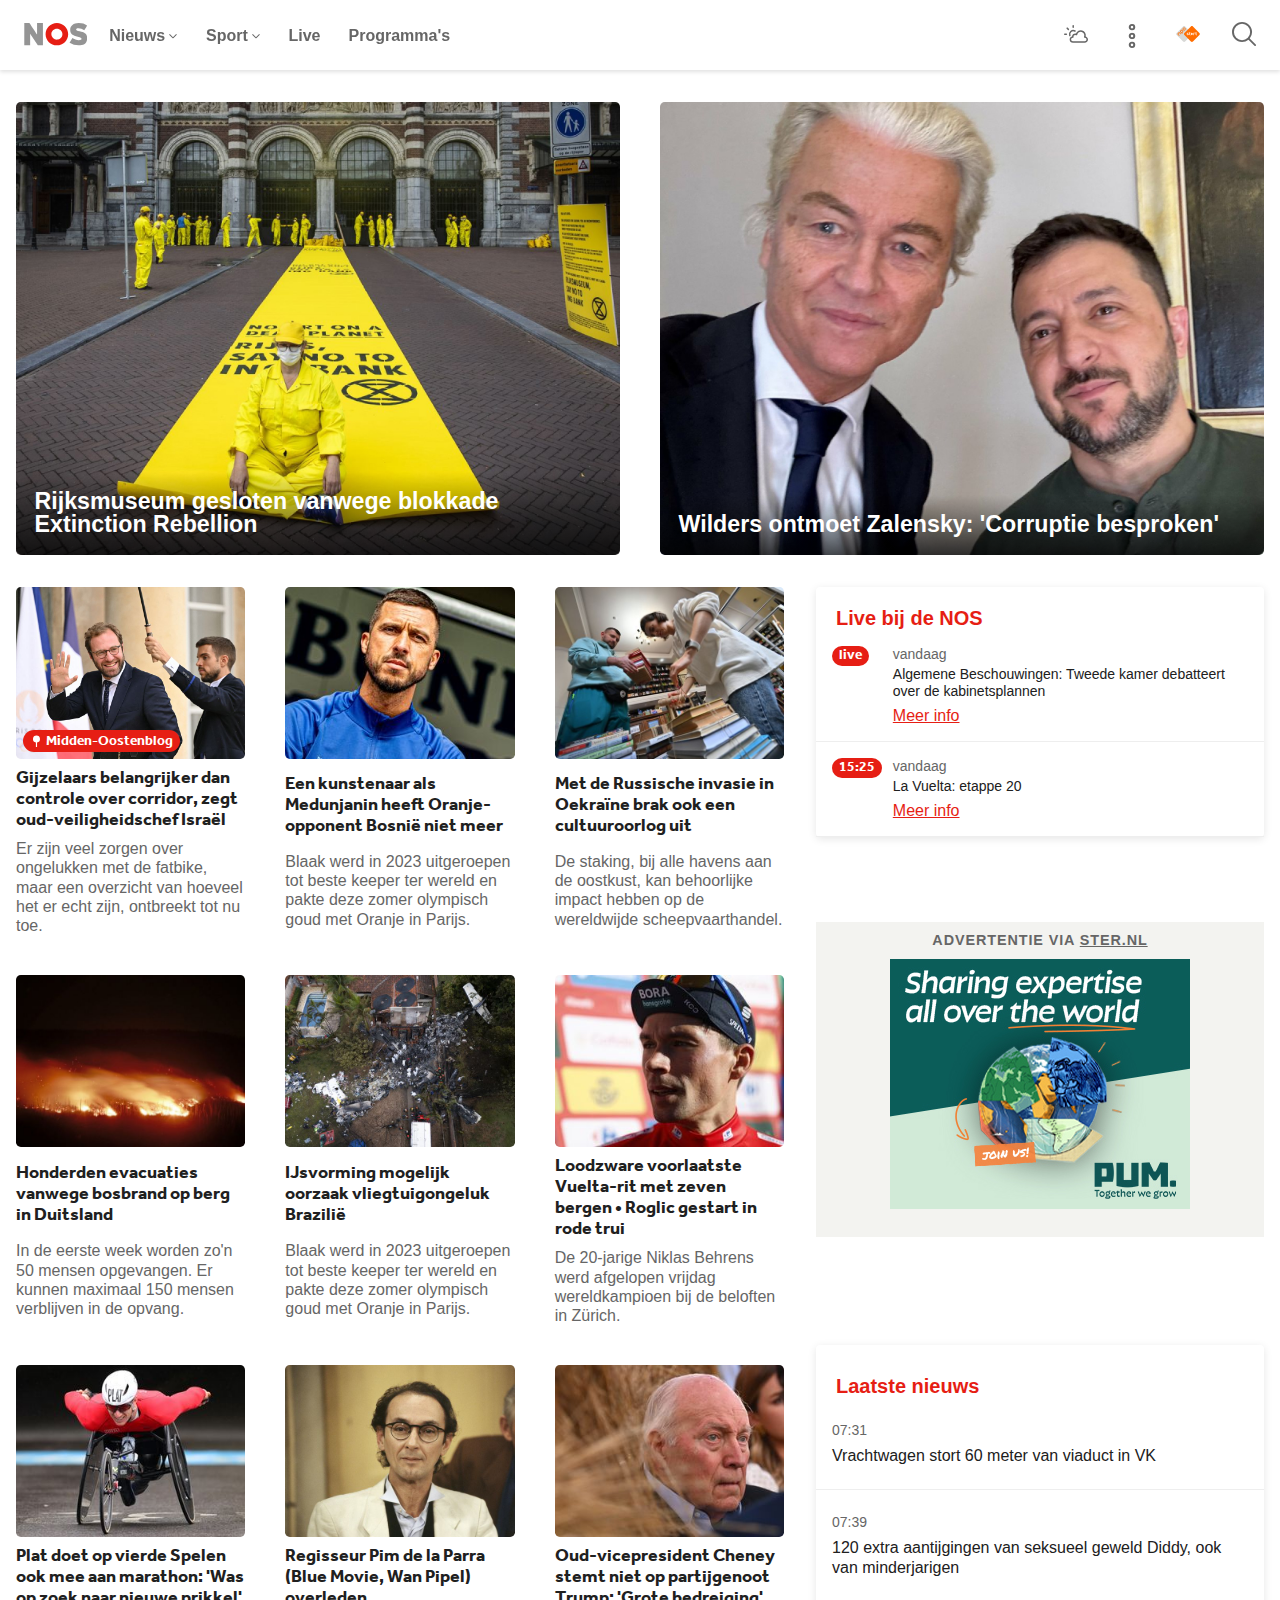
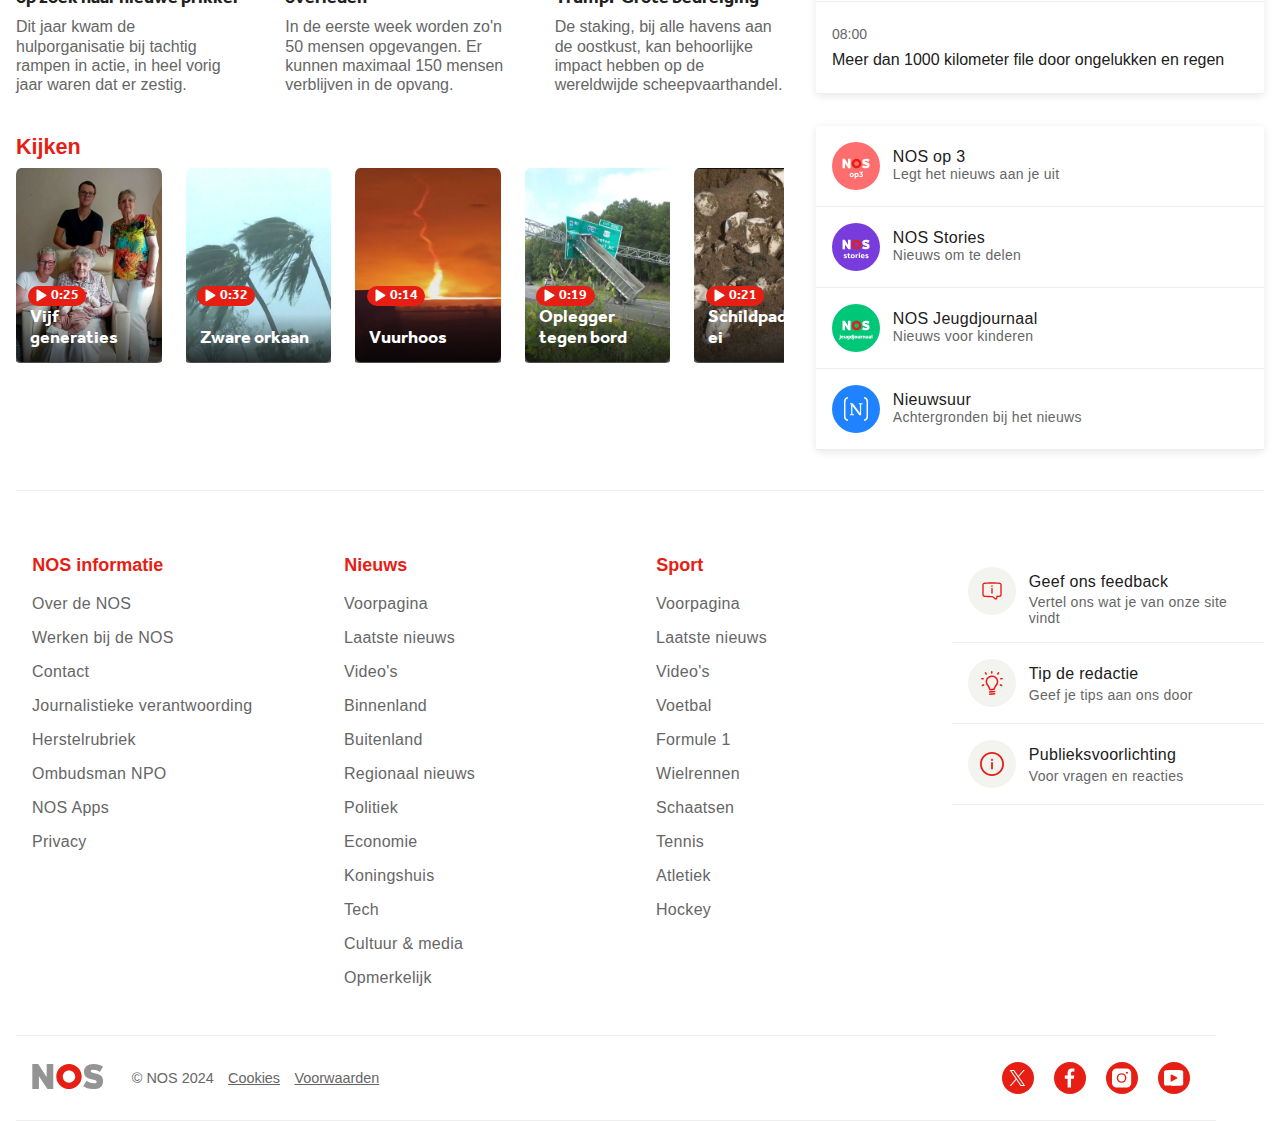
==== commit 1ff4eb97: ""oefening" met "index" gewisseld (ook stijling)" ====
--- a/index.html
+++ b/index.html
@@ -6,12 +6,16 @@
     <meta name="viewport" content="width=device-width, initial-scale=1.0">
     <link rel="stylesheet" href="styles/style.css">
     <link rel="stylesheet" href="styles/style_homepagina.css">
+    <script src="scripts/script.js" defer></script>
     <title>NOS Homepagina</title>
     <link href="https://static.nos.nl/img/favicon/favicon.ico" rel="shortcut icon">
+    <!-- Favicon van de NOS zelf -->
 </head>
 
 <body>
     <header>
+        <a href="#main" class="skip">Skip naar main content</a>
+        <!-- Bron van "skiplink" https://www.w3schools.com/accessibility/accessibility_skip_links.php -->
         <h1 class="visually-hidden">NOS</h1>
         <nav>
             <ul>
@@ -24,92 +28,226 @@
                 <li>
                     <button>Sport<svg xmlns="http://www.w3.org/2000/svg" viewBox="0 0 9 6" aria-hidden="true" class="sc-9d1a94f4-7 gypnLR"><path fill="currentColor" d="M4.179 4.865a.45.45 0 0 0 .606.034l.037-.034 3.045-3.08a.464.464 0 0 0 0-.65.45.45 0 0 0-.606-.034l-.037.034L4.5 3.89 1.776 1.135A.45.45 0 0 0 1.17 1.1l-.037.034a.464.464 0 0 0-.033.613l.033.037z"></path></svg></button>
                 </li>
-            </ul>
-
-            <ul>
-                <li>
-                    <svg xmlns="http://www.w3.org/2000/svg" viewBox="0 0 24 24" aria-hidden="true" class="sc-9d1a94f4-6 clptQJ"><path fill="currentColor" d="M3.13 8.87a3.13 3.13 0 1 1 0 6.26 3.13 3.13 0 0 1 0-6.26m8.87 0a3.13 3.13 0 1 1 0 6.26 3.13 3.13 0 0 1 0-6.26m8.87 0a3.13 3.13 0 1 1 0 6.26 3.13 3.13 0 0 1 0-6.26m-17.74 1.8a1.33 1.33 0 1 0 0 2.66 1.33 1.33 0 0 0 0-2.66m8.87 0a1.33 1.33 0 1 0 0 2.66 1.33 1.33 0 0 0 0-2.66m8.87 0a1.33 1.33 0 1 0 0 2.66 1.33 1.33 0 0 0 0-2.66"></path></svg>
+                <li>
+                    <button>Live</button>
+                </li>
+                <li>
+                    <button>Programma's</button>
+                </li>
+            </ul>
+
+            <ul>
+                <li>
+                    <svg xmlns="http://www.w3.org/2000/svg" viewBox="0 0 24 18" aria-hidden="true" class="sc-84663880-8 kwGkRw"><path fill="currentColor" d="M24 14.52c0 1.8-1.45 3.25-3.25 3.25-.57 0-2 0-5.94.03l-5.95.04A3.25 3.25 0 0 1 8 11.47a3.25 3.25 0 0 1 4-2.93 5.07 5.07 0 0 1 9.7 2.87c1.33.4 2.3 1.65 2.3 3.11m-3.28-1.74a.75.75 0 0 1-.7-1.04 3.57 3.57 0 1 0-6.8-2.05c-.1.5-.67.76-1.11.5a1.7 1.7 0 0 0-.88-.24 1.75 1.75 0 0 0-1.72 2.03.75.75 0 0 1-.7.87 1.74 1.74 0 0 0 .05 3.49l5.94-.04 5.95-.03a1.75 1.75 0 0 0 .03-3.5h-.06zm-9.4-7.41a.75.75 0 1 1-.72 1.31 2.86 2.86 0 0 0-4.07 3.5.75.75 0 1 1-1.41.5 4.37 4.37 0 0 1 6.2-5.31m-1.38-3a.75.75 0 1 1-1.5 0V.75a.75.75 0 0 1 1.5 0zM.75 9.94a.75.75 0 0 1 0-1.5h1.62a.75.75 0 1 1 0 1.5zm1.94-6.19A.75.75 0 1 1 3.75 2.7L4.9 3.84a.75.75 0 0 1-1.07 1.05L2.7 3.75z"></path></svg>
+                </li>
+                <li>
+                    <button><svg xmlns="http://www.w3.org/2000/svg" viewBox="0 0 24 24" aria-hidden="true" class="sc-9d1a94f4-6 clptQJ"><path fill="currentColor" d="M3.13 8.87a3.13 3.13 0 1 1 0 6.26 3.13 3.13 0 0 1 0-6.26m8.87 0a3.13 3.13 0 1 1 0 6.26 3.13 3.13 0 0 1 0-6.26m8.87 0a3.13 3.13 0 1 1 0 6.26 3.13 3.13 0 0 1 0-6.26m-17.74 1.8a1.33 1.33 0 1 0 0 2.66 1.33 1.33 0 0 0 0-2.66m8.87 0a1.33 1.33 0 1 0 0 2.66 1.33 1.33 0 0 0 0-2.66m8.87 0a1.33 1.33 0 1 0 0 2.66 1.33 1.33 0 0 0 0-2.66"></path></svg></button>
+                </li>
+                <li>
+                    <svg xmlns="http://www.w3.org/2000/svg" width="72" height="48" viewBox="0 0 72 48" aria-hidden="true" class="sc-84663880-10 bknfGk"><g fill="none" fill-rule="evenodd"><path fill="#D7D8D6" d="m46.65 27.04-19.3 19.29c-1.94 1.94-4.16 1.94-6.1 0l-19.3-19.3c-1.94-1.93-1.94-4.16 0-6.1l19.3-19.29c1.94-1.94 4.16-1.94 6.1 0l19.3 19.29c1.94 1.94 1.94 4.17 0 6.1z"></path><path fill="#FF6D00" d="m19.18 15.49-1.41-1.41c-.59-.58-1.13-.57-1.8.09l-1.22 1.23c-.66.66-.67 1.2-.1 1.79l1.42 1.4c.58.6 1.13.58 1.79-.08l1.23-1.23c.65-.65.67-1.2.09-1.79M20.72 14c1.45 1.46 1.48 3.2-.15 4.83l-1.24 1.24c-.43.42-.79.65-1.08.71l1.08 1.08c.54.54.47 1.14.05 1.56-.42.41-1.03.5-1.57-.05l-4.7-4.69c-1.45-1.46-1.47-3.2.16-4.83l1.16-1.16c1.63-1.63 3.37-1.6 4.82-.15zm5.8-5.84L25.1 6.75c-.6-.59-1.14-.57-1.8.09l-1.23 1.23c-.65.65-.67 1.2-.08 1.78l1.4 1.41c.59.59 1.14.57 1.8-.08l1.22-1.24c.66-.65.68-1.2.1-1.78zm1.53-1.5c1.46 1.46 1.48 3.2-.15 4.84l-1.16 1.16c-1.63 1.63-3.37 1.6-4.82.14l-1.47-1.46c-1.45-1.45-1.48-3.2.16-4.82l1.16-1.16c1.62-1.63 3.37-1.6 4.82-.15l1.47 1.46zM14.9 23.13c.54.54.46 1.15.04 1.57-.41.41-1.02.48-1.56-.06l-3.08-3.08c-.58-.59-1.14-.57-1.79.09l-1.23 1.23c-.66.66-.67 1.2-.1 1.79l3.09 3.08c.54.54.47 1.15.06 1.57-.42.4-1.03.49-1.57-.05l-3.11-3.11c-1.45-1.46-1.48-3.2.15-4.83l1.16-1.16c1.63-1.63 3.38-1.6 4.83-.15l3.1 3.1zm10.5-2.2c-1.94 1.95-1.94 4.18 0 6.12l19.3 19.29c1.94 1.94 4.16 1.94 6.1 0l19.3-19.3c1.94-1.93 1.94-4.16 0-6.1L50.8 1.64c-1.94-1.94-4.16-1.94-6.1 0z"></path><path fill="#FFFFFE" d="M35.23 23.03c-.91-.21-1.2-.3-1.2-.7 0-.54.77-.62 1.23-.62.42 0 .94.1 1.4.26.12.04.24.08.36.08.33 0 .48-.25.58-.5l.08-.17a1 1 0 0 0 .07-.34c0-.27-.17-.5-.47-.6a5.8 5.8 0 0 0-1.98-.33c-2 0-3.14.85-3.14 2.33 0 1.64 1.36 1.94 2.8 2.26H35c.8.19 1.19.3 1.19.73 0 .16 0 .64-1.33.64-.53 0-1.08-.1-1.69-.32a1.1 1.1 0 0 0-.35-.07c-.33 0-.48.25-.58.5l-.1.2a1 1 0 0 0-.07.34c0 .27.18.49.47.6.6.23 1.38.35 2.3.35 2.08 0 3.22-.83 3.22-2.34 0-1.64-1.37-1.96-2.82-2.3zm15.86.33-4.78-3a.6.6 0 0 0-.92.51v6c0 .47.52.76.92.5l4.78-2.99a.6.6 0 0 0 0-1.02m-6.97 3.05c-.07-.3-.23-.44-.5-.44-.07 0-.2.01-.29.03-.14.02-.26.02-.36.02-.73 0-1.18-.22-1.18-1.36v-2.78h1.63c.49 0 .71-.23.71-.72v-.2c0-.48-.22-.71-.71-.71h-1.64V19.2c0-.49-.22-.72-.71-.72h-.45c-.5 0-.72.23-.72.72v1.05h-.41c-.5 0-.72.23-.72.72v.2c0 .48.23.71.72.71h.41v2.95c0 1.91.92 2.84 2.82 2.84.36 0 .7-.05.95-.1.36-.06.55-.27.55-.59l-.04-.3zm18.95.27-.05-.27c-.07-.3-.23-.44-.51-.44-.06 0-.2.01-.28.03l-.36.03c-.73 0-1.19-.23-1.19-1.37v-2.78h1.64c.49 0 .71-.23.71-.72v-.2c0-.48-.22-.71-.71-.71h-1.64V19.2c0-.49-.22-.71-.72-.71h-.44c-.5 0-.72.22-.72.71v1.05h-.42c-.49 0-.72.23-.72.72v.2c0 .48.23.71.72.71h.42v2.95c0 1.91.92 2.84 2.81 2.84.37 0 .7-.05.96-.1.35-.06.55-.27.55-.59 0-.07-.02-.18-.05-.3m-6.2-5.88-.04.28-.02.14c-.1.41-.22.65-.64.65l-.32-.02a4.5 4.5 0 0 0-1.64.08v4.88c0 .5-.23.72-.72.72h-.45c-.49 0-.72-.23-.72-.72V21.3c0-.47.21-.75.67-.87a8.5 8.5 0 0 1 3.25-.25c.4.04.62.27.62.63z"></path></g></svg>
                 </li>
                 <li>
                     <svg xmlns="http://www.w3.org/2000/svg" viewBox="0 0 24 24" aria-hidden="true" class="sc-9d1a94f4-5 hIPBis"><path fill="currentColor" fill-rule="nonzero" d="M10.04 0c5.545 0 10.04 4.495 10.04 10.04a10 10 0 0 1-2.333 6.435l5.99 5.992a.9.9 0 0 1-1.205 1.334l-.068-.061-5.992-5.99a10 10 0 0 1-6.432 2.33C4.495 20.08 0 15.585 0 10.04S4.495 0 10.04 0m0 1.8a8.241 8.241 0 0 0 0 16.48 8.241 8.241 0 0 0 0-16.48"></path></svg>
+                </li>
+            </ul>
+
+             <ul>
+                <li>
+                    <a href="#">Voorpagina</a> 
+                </li>
+                <li>
+                    <a href="#">Laatste nieuws</a> 
+                </li>
+                <li>
+                    <a href="#">Video's</a>
+                </li>
+                <li>
+                    <a href="#">Binnenland</a>
+                </li>
+                <li>
+                    <a href="#">Buitenland</a>
+                </li>
+                <li>
+                    <a href="#">Regionaal nieuws</a>
+                </li>
+                <li>
+                    <a href="#">Politiek</a> 
+                </li>
+                <li>
+                    <a href="#">Economie</a>
+                </li>
+                <li>
+                    <a href="#">Koningshuis</a>
+                </li>
+                <li>
+                    <a href="#">Tech</a>
+                </li>
+                <li>
+                    <a href="#">Cultuur & media</a>
+                </li>
+                <li>
+                    <a href="#">Opmerkelijk</a>
+                </li>
+            </ul>
+            <ul>
+                <li>
+                    <a href="#">Voorpagina</a> 
+                </li>
+                <li>
+                    <a href="#">Laatste nieuws</a> 
+                </li>
+                <li>
+                    <a href="#">Video's</a>
+                </li>
+                <li>
+                    <a href="#">Voetbal</a>
+                </li>
+                <li>
+                    <a href="#">Formule 1</a>
+                </li>
+                <li>
+                    <a href="#">Wielrennen</a>
+                </li>
+                <li>
+                    <a href="#">Schaatsen</a> 
+                </li>
+                <li>
+                    <a href="#">Tennis</a>
+                </li>
+                <li>
+                    <a href="#">Atletiek</a>
+                </li>
+                <li>
+                    <a href="#">Hockey</a>
+                </li>
+            </ul>
+            <ul>
+                <li>
+                    <a href="#">Live</a>
+                </li>
+                <li>
+                    <a href="#">Programma's</a>
+                </li>
+                <li>
+                    <a href="#">Weer</a>
                 </li>
             </ul>
         </nav>
     </header>
-    <main>
-
-        <section>
-            <h2>Rijksmuseum gesloten vanwege blokkade Extinction Rebellion</h2>
-            <img src="images/rijksmuseum_nos.jpg" alt="Rijksmuseum gelsoten door Extinction Rebellion">
-        </section>
-
-        <section>
-            <article>
+
+    <main id="main">
+        <!-- De bovenste 2 fotos VOOR GROOT SCHERM -->
+        <section>
+            <li>
+                <h2>Rijksmuseum gesloten vanwege blokkade Extinction Rebellion</h2>
+                <img src="images/rijksmuseum_kleiner_nos.jpg" alt="Rijksmuseum gelsoten door Extinction Rebellion">
+            </li>
+
+            <li>
                 <h2>Wilders ontmoet Zalensky: 'Corruptie besproken'</h2>
                 <img src="images/geertw_zelensky_kleiner.jpg" alt="Wilders samen met Zalensky">
-            </article>
-            <article>
-                <h2>Gijzelaars belangrijker dan controle over corridor, zegt oud-veiligheidschef Israël</h2>
-                <p><svg xmlns="http://www.w3.org/2000/svg" viewBox="0 0 26 26"><path fill="currentColor" d="M13 1a7 7 0 0 1 1.17 13.9v10.6h-2.34V14.9A7 7 0 0 1 13 1"></path></svg>Midden-oostenblog</p>
-                <img src="images/macron_nos.jpg" alt="oud-veiligheidschef Israël bij kaart van Gaza">
-            </article>
-        </section>
-
-        <section>
-            <h2 class="visually-hidden">Articles</h2>
-            <ul>
+            </li>
+
+        </section>
+
+        <!-- Alle artikelen -->
+        <section>
+            <ul>
+                <!-- deel 1 -->
+                <li>
+                    <h2>Rijksmuseum gesloten vanwege blokkade Extinction Rebellion</h2>
+                    <img src="images/rijksmuseum_nos.jpg" alt="Rijksmuseum gelsoten door Extinction Rebellion">
+                </li>
+
+
+                <!-- deel 2 -->
+                <li>
+                    <h2>Wilders ontmoet Zalensky: 'Corruptie besproken'</h2>
+                    <img src="images/geertw_zelensky_kleiner.jpg" alt="Wilders samen met Zalensky">
+                </li>
+
+                <li>
+                    <h2>Gijzelaars belangrijker dan controle over corridor, zegt oud-veiligheidschef Israël</h2>
+                    <p>Er zijn veel zorgen over ongelukken met de fatbike, maar een overzicht van hoeveel het er echt zijn, ontbreekt tot nu toe.</p>
+                    <p><svg xmlns="http://www.w3.org/2000/svg" viewBox="0 0 26 26"><path fill="currentColor" d="M13 1a7 7 0 0 1 1.17 13.9v10.6h-2.34V14.9A7 7 0 0 1 13 1"></path></svg>Midden-Oostenblog</p>
+                    <img src="images/macron_nos.jpg" alt="oud-veiligheidschef Israël bij kaart van Gaza">
+                </li>
+                
+                
+                <!-- deel 3 -->
                 <li>
                     <h2>Een kunstenaar als Medunjanin heeft Oranje-opponent Bosnië niet meer</h2>
+                    <p>Blaak werd in 2023 uitgeroepen tot beste keeper ter wereld en pakte deze zomer olympisch goud met Oranje in Parijs.</p>
                     <img src="images/medunjanin_bosnie_nos.jpg" alt="Een foto van kunstenaar Medujanin"> 
                 </li>
+
                 <li>
                     <h2>Met de Russische invasie in Oekraïne brak ook een cultuuroorlog uit</h2>
+                    <p>De staking, bij alle havens aan de oostkust, kan behoorlijke impact hebben op de wereldwijde scheepvaarthandel.</p>
                     <img src="images/rus_oek_nos.jpg" alt="Een foto van 2 mensen die boeken lezen" >
                 </li>
+
                 <li>
                     <h2>Honderden evacuaties vanwege bosbrand op berg in Duitsland</h2>
+                    <p>In de eerste week worden zo'n 50 mensen opgevangen. Er kunnen maximaal 150 mensen verblijven in de opvang.</p>
                     <img src="images/bosbrand_du_nos.jpg" alt="hoge vlammen van de bosbrand" >
                 </li>
+
                 <li>
                     <h2>IJsvorming mogelijk oorzaak vliegtuigongeluk Brazilië</h2>
+                    <p>Blaak werd in 2023 uitgeroepen tot beste keeper ter wereld en pakte deze zomer olympisch goud met Oranje in Parijs.</p>
                     <img src="images/vliegtuig_bra_nos.jpg" alt="Een kapot huis door het neerstorten van een vliegtuig">
                 </li>
+
                 <li>
                     <h2>Loodzware voorlaatste Vuelta-rit met zeven bergen • Roglic gestart in rode trui</h2>
+                    <p>De 20-jarige Niklas Behrens werd afgelopen vrijdag wereldkampioen bij de beloften in Zürich.</p>
                     <img src="images/vuelta_rit_nos.jpg" alt="Roglic in de rode trui">
                 </li>
-
-            </ul>
-        </section>
-        
-
-        <section>
-        <svg xmlns="http://www.w3.org/2000/svg" width="26" height="26" viewBox="0 0 26 26" aria-hidden="true"><path fill="currentColor" d="M17.8 1a3.2 3.2 0 0 1 3.17 3.23v.29l.16-.02h.98c1.6 0 2.89 1.33 2.89 2.95v13.9A3.6 3.6 0 0 1 21.43 25H7.93a2.92 2.92 0 0 1-2.9-2.95v-.55h-.87A3.2 3.2 0 0 1 1 18.27V4.23A3.2 3.2 0 0 1 4.16 1zm3.17 5.21v12.06a3.2 3.2 0 0 1-3.17 3.23H6.76v.55c0 .68.53 1.22 1.16 1.22h13.51c1.02 0 1.85-.86 1.85-1.92V7.45a1.2 1.2 0 0 0-1.17-1.22h-.98a1 1 0 0 1-.16-.01zM17.8 2.73H4.16c-.79 0-1.43.67-1.43 1.5v14.04c0 .83.64 1.5 1.43 1.5H17.8c.8 0 1.44-.67 1.44-1.5V4.23c0-.83-.65-1.5-1.44-1.5"></path></svg>
-        <h2>collectie Paralympische Spelen 2024</h2>
-        <img src="images/collectie_parspelen_nos.jpg" alt="3 Paralympischesporters met de nederlandse vlag">
-        <svg xmlns="http://www.w3.org/2000/svg" width="20" height="18" viewBox="0 0 20 18" class="sc-6fed55-6 kpAysC"><path fill="currentColor" d="M12.495.894 19.78 8.45a.8.8 0 0 1 0 1.1l-7.285 7.555a.73.73 0 0 1-1.06 0 .8.8 0 0 1 0-1.1l6.004-6.227H.75C.336 9.778 0 9.429 0 9s.336-.778.75-.778h16.689l-6.004-6.228a.8.8 0 0 1 0-1.1.73.73 0 0 1 1.06 0"></path></svg>
-        </section>
-
-
-        <section>
-            <h2 class="visually-hidden">Articles</h2>
-            <ul>
+            
                 <li>
                     <h2>Plat doet op vierde Spelen ook mee aan marathon: 'Was op zoek naar nieuwe prikkel'</h2>
+                    <p>Dit jaar kwam de hulporganisatie bij tachtig rampen in actie, in heel vorig jaar waren dat er zestig.</p>
                     <img src="images/plat_parspelen_nos.jpg" alt="Plat tijdens zijn marathon">
                 </li>
+
                 <li>
                     <h2>Regisseur Pim de la Parra (Blue Movie, Wan Pipel) overleden</h2>
+                    <p>In de eerste week worden zo'n 50 mensen opgevangen. Er kunnen maximaal 150 mensen verblijven in de opvang.</p>
                     <img src="images/pim_de_la_parra_nos.jpg" alt="een foto van regisseur Pim de la Parra">
                 </li>
+
                 <li>
                     <h2>Oud-vicepresident Cheney stemt niet op partijgenoot Trump: 'Grote bedreiging'</h2>
+                    <p>De staking, bij alle havens aan de oostkust, kan behoorlijke impact hebben op de wereldwijde scheepvaarthandel.</p>
                     <img src="images/vicepresident_nos.jpg" alt="Oud-vicepresident Cheney">
                 </li>
             </ul>
-         </section>
-
-
+        </section>
+
+        <!-- Laatste Nieuws -->
+        <section>
+            <h2>Laatste nieuws</h2>
+            <ul>
+                <li>
+                    <a href="#"><h3>Vrachtwagen stort 60 meter van viaduct in VK</h3></a>
+                    <p>07:31</p>
+                </li>
+                
+                <li>
+                    <a href="#"><h3>120 extra aantijgingen van seksueel geweld Diddy, ook van minderjarigen</h3></a>
+                    <p>07:39</p>
+                </li>
+                
+                <li>
+                    <a href="#"><h3>Meer dan 1000 kilometer file door ongelukken en regen</h3></a>
+                    <p>08:00</p>
+                </li>
+
+            </ul>
+        </section>
+
+        <!-- Video's -->
         <section>
             <h2>Kijken</h2>
             <ul>
@@ -126,21 +264,27 @@
                 <li>
                     <h2>Vuurhoos</h2>
                     <p><svg xmlns="http://www.w3.org/2000/svg" viewBox="0 0 26 26" aria-hidden="true"><path fill="currentColor" d="M22.3 11.76 5.34 1.23C4.33.61 3 1.31 3 2.47v21.06c0 1.16 1.33 1.86 2.33 1.24L22.3 14.24c.93-.58.93-1.9 0-2.47"></path></svg>0:14</p>
-                    <img src="images/vid3_vuurhoos_nos.jpg" alt="vuurhoos">
+                    <img src="images/vid3_vuurhoos_nos.jpg" alt="Vuurhoos">
                 </li>
                 <li>
                     <h2>Oplegger tegen bord</h2>
                     <p><svg xmlns="http://www.w3.org/2000/svg" viewBox="0 0 26 26" aria-hidden="true"><path fill="currentColor" d="M22.3 11.76 5.34 1.23C4.33.61 3 1.31 3 2.47v21.06c0 1.16 1.33 1.86 2.33 1.24L22.3 14.24c.93-.58.93-1.9 0-2.47"></path></svg>0:19</p>
-                    <img src="images/vid4_tegen_bord_nos.jpg" alt="gecrashde oplegger">
+                    <img src="images/vid4_tegen_bord_nos.jpg" alt="Gecrashde oplegger">
                 </li>
                 <li>
                     <h2>Schildpad uit ei</h2>
                     <p><svg xmlns="http://www.w3.org/2000/svg" viewBox="0 0 26 26" aria-hidden="true"><path fill="currentColor" d="M22.3 11.76 5.34 1.23C4.33.61 3 1.31 3 2.47v21.06c0 1.16 1.33 1.86 2.33 1.24L22.3 14.24c.93-.58.93-1.9 0-2.47"></path></svg>0:21</p>
                     <img src="images/vid5_schildpad_ei_nos.jpg" alt="Schildpad eieren op het strand">
                 </li>  
-            </ul>
-        </section>
-        
+                <li>
+                    <h2>Gemorst</h2>
+                    <p><svg xmlns="http://www.w3.org/2000/svg" viewBox="0 0 26 26" aria-hidden="true"><path fill="currentColor" d="M22.3 11.76 5.34 1.23C4.33.61 3 1.31 3 2.47v21.06c0 1.16 1.33 1.86 2.33 1.24L22.3 14.24c.93-.58.93-1.9 0-2.47"></path></svg>0:27</p>
+                    <img src="images/vid6_gemorst.jpg" alt="Meneer die water uit een kan drinkt">
+                </li>  
+            </ul>
+        </section>
+
+        <!-- Live bij de NOS -->
         <section>
             <h2>Live bij de NOS</h2>
             <ul>
@@ -163,6 +307,7 @@
             </ul>
         </section>
 
+        <!-- Reclame -->
         <section>
             <ul>
                 <li>
@@ -174,6 +319,7 @@
             </ul>
         </section>
 
+        <!-- Ander NOS nieuws -->
         <section>
             <ul>
                 <li>   
@@ -203,6 +349,7 @@
     </main>
 
     <footer>
+        <!-- Feedback en extra info EN Nos informatie -->
         <section>
             <ul>
                 <li>
@@ -228,9 +375,7 @@
                     <a href="#">Publieksvoorlichting</a> 
                 </li>
             </ul>
-        </section>
-
-        <section>
+
             <h2>NOS informatie</h2>
             <ul>
                 <li>
@@ -258,8 +403,88 @@
                     <a href="#">Privacy</a>
                 </li>
             </ul>
-        </section>
-
+
+
+            <h2>Nieuws</h2>
+            <ul>
+                <li>
+                    <a href="#">Voorpagina</a> 
+                </li>
+                <li>
+                    <a href="#">Laatste nieuws</a> 
+                </li>
+                <li>
+                    <a href="#">Video's</a>
+                </li>
+                <li>
+                    <a href="#">Binnenland</a>
+                </li>
+                <li>
+                    <a href="#">Buitenland</a>
+                </li>
+                <li>
+                    <a href="#">Regionaal nieuws</a>
+                </li>
+                <li>
+                    <a href="#">Politiek</a> 
+                </li>
+                <li>
+                    <a href="#">Economie</a>
+                </li>
+                <li>
+                    <a href="#">Koningshuis</a>
+                </li>
+                <li>
+                    <a href="#">Tech</a>
+                </li>
+                <li>
+                    <a href="#">Cultuur & media</a>
+                </li>
+                <li>
+                    <a href="#">Opmerkelijk</a>
+                </li>
+            </ul>
+
+
+            <h2>Sport</h2>
+            <ul>
+                <li>
+                    <a href="#">Voorpagina</a> 
+                </li>
+                <li>
+                    <a href="#">Laatste nieuws</a> 
+                </li>
+                <li>
+                    <a href="#">Video's</a>
+                </li>
+                <li>
+                    <a href="#">Voetbal</a>
+                </li>
+                <li>
+                    <a href="#">Formule 1</a>
+                </li>
+                <li>
+                    <a href="#">Wielrennen</a>
+                </li>
+                <li>
+                    <a href="#">Schaatsen</a> 
+                </li>
+                <li>
+                    <a href="#">Tennis</a>
+                </li>
+                <li>
+                    <a href="#">Atletiek</a>
+                </li>
+                <li>
+                    <a href="#">Hockey</a>
+                </li>
+            </ul>
+
+
+        </section>
+
+
+        <!-- Nos logo, social media en Copyright en cookies -->
         <section>
             <svg xmlns="http://www.w3.org/2000/svg" viewBox="0 0 79 28" aria-label="Link naar de homepage"><g fill="none" fill-rule="evenodd"><path fill="currentColor" d="M78.94 18.93c0-5.31-2.57-6.91-9.32-8.54-3.46-.8-4.41-1.27-4.41-2.28 0-.96.53-1.66 2.76-1.66 2.72 0 5.1.93 7.48 2.55 0 0 3.15-5.01 3.49-5.87C76.2 1.12 72.92 0 68.35 0c-6.48 0-10.58 3.44-10.58 8.54 0 5.4 3.1 7.19 9.58 8.7 3.6.84 4.57 1.46 4.57 2.47 0 1.27-.85 1.74-3.5 1.74-2.49 0-5.9-1.36-7.85-2.71l-3.6 5.87a21.3 21.3 0 0 0 11.3 3.29c6.45 0 10.67-2.33 10.67-8.73"></path><path fill="#E61E14" d="M27 13.95C27 6.25 33.32 0 41.12 0s14.13 6.25 14.13 13.95S48.92 27.9 41.12 27.9 27 21.65 27 13.95m7.2 0c0-3.78 3.1-6.84 6.92-6.84 3.83 0 6.93 3.06 6.93 6.84s-3.1 6.84-6.93 6.84a6.89 6.89 0 0 1-6.93-6.84"></path><path fill="currentColor" d="M23.67 27.9V0h-7.33v14.35S6.88 0 6.82 0H.36v27.9h7.32V13.55l9.63 14.35z"></path></g></svg>
     
@@ -277,12 +502,21 @@
                     <a href="#"><svg xmlns="http://www.w3.org/2000/svg" width="24" height="24" viewBox="0 0 24 24"><path fill="currentColor" d="m16.249 12.484-6.855 3.787c-.485.269-1.07-.097-1.07-.67V8.399c0-.558.56-.926 1.043-.685l6.854 3.416c.54.268.556 1.062.028 1.354M22.08 2.478s-2.152-.513-10.093-.476c-8.779.04-10.067.476-10.067.476C.86 2.478 0 3.331 0 4.382V19.62c0 1.05.86 1.904 1.92 1.904 0 0 2.565.481 10.067.476 7.862-.005 10.093-.476 10.093-.476 1.06 0 1.92-.853 1.92-1.904V4.382c0-1.051-.86-1.904-1.92-1.904"></path></svg></a>
                 </li>
             </ul>
-        </section>
-        
-        <section>
-            <p>© NOS 2024</p> 
-            <a href="#">Cookies</a> 
-            <a href="#">Voorwaarden</a>
+
+            <ul>
+                <li>
+                    <svg xmlns="http://www.w3.org/2000/svg" viewBox="0 0 79 28" aria-label="Link naar de homepage"><g fill="none" fill-rule="evenodd"><path fill="currentColor" d="M78.94 18.93c0-5.31-2.57-6.91-9.32-8.54-3.46-.8-4.41-1.27-4.41-2.28 0-.96.53-1.66 2.76-1.66 2.72 0 5.1.93 7.48 2.55 0 0 3.15-5.01 3.49-5.87C76.2 1.12 72.92 0 68.35 0c-6.48 0-10.58 3.44-10.58 8.54 0 5.4 3.1 7.19 9.58 8.7 3.6.84 4.57 1.46 4.57 2.47 0 1.27-.85 1.74-3.5 1.74-2.49 0-5.9-1.36-7.85-2.71l-3.6 5.87a21.3 21.3 0 0 0 11.3 3.29c6.45 0 10.67-2.33 10.67-8.73"></path><path fill="#E61E14" d="M27 13.95C27 6.25 33.32 0 41.12 0s14.13 6.25 14.13 13.95S48.92 27.9 41.12 27.9 27 21.65 27 13.95m7.2 0c0-3.78 3.1-6.84 6.92-6.84 3.83 0 6.93 3.06 6.93 6.84s-3.1 6.84-6.93 6.84a6.89 6.89 0 0 1-6.93-6.84"></path><path fill="currentColor" d="M23.67 27.9V0h-7.33v14.35S6.88 0 6.82 0H.36v27.9h7.32V13.55l9.63 14.35z"></path></g></svg>
+                </li>
+                <li>
+                    <p>© NOS 2024</p> 
+                </li>
+                <li>
+                    <a href="#">Cookies</a>
+                </li>
+                <li>
+                    <a href="#">Voorwaarden</a>
+                </li>
+            </ul>
         </section>
 
     </footer>
--- a/styles/style.css
+++ b/styles/style.css
@@ -1,45 +1,48 @@
 @font-face {
-	font-family: EffraBold;
-	src: url("../fonts/EffraBold.woff") format("woff");
+    font-family: EffraBold;
+    src: url("../fonts/EffraBold.woff") format("woff");
 }
 
 /**************/
 /* CSS REMEDY */
 /**************/
 
-*, *::after, *::before {
-  box-sizing:border-box;  
-  margin: 0;
+*,
+*::after,
+*::before {
+    box-sizing: border-box;
+    margin: 0;
 }
 
+:focus {
+    outline: var(--rood) solid 2px;
+}
 
 
 /*********************/
 /* CUSTOM PROPERTIES */
 /*********************/
 :root {
-	/* startje */
-    color-scheme:light dark ;
-
-	--color-text:light-dark(#202020, #d6d6d6);
+    /* startje */
+    color-scheme: light dark;
+
+    --color-text: light-dark(#202020, #d6d6d6);
     --grijze-text: light-dark(#666666, #949494);
     --grijze-achtergrond: #F3F3F0;
     --nos-logo-grijs: #949494;
     --border-lijn: #eeeeee;
     --div-zwart: #2222224D;
-	--background-color:light-dark(#ffffff,#202020) ;
+    --background-color: light-dark(#ffffff, #202020);
     --wit-vulling: #ffffff;
-    --rood:light-dark(#E61E14,#e22f26);
-	--font-body-family: "EffraBold"
+    --rood: light-dark(#E61E14, #e22f26);
+    --font-body-family: "EffraBold"
 }
 
 
 
 
-body{
-    /* font-family: "EffraBold"; */
+body {
     font-family: "Helvetica Neue", Helvetica, Arial, sans-serif;
-    /* Let op lettertypen */
     padding: 0;
     margin: 0;
     background-color: var(--background-color);
@@ -50,7 +53,8 @@
     width: 100%;
 }
 
-header{
+/* Header/havigatie blok */
+header {
     display: block;
     height: 4.375em;
     width: 100%;
@@ -63,11 +67,18 @@
     box-shadow: rgba(0, 0, 0, 0.12) 0px 0.125rem 0.25rem 0px;
 }
 
-
-
-@media (width < 47.5em) {
-
-    nav{
+    /* Geen puntjes op Li */
+    ul {
+        padding: 0;
+        list-style-type: none;
+    }
+
+
+
+@media (max-width: 759px) {
+
+    /* Hele nav bar */
+    nav {
         display: flex;
         align-items: center;
         justify-content: space-between;
@@ -75,15 +86,25 @@
         padding-top: 0.9em;
     }
 
-    nav ul{
+    /* Onder elkaar zodat de dropdown het nog doet */
+    nav ul:nth-of-type(1) {
         display: flex;
         align-items: center;
         justify-content: center;
         gap: 1em;
-        padding: 0 1em;
-    }
-
-    nav button{
+        padding: 0 0.5em;
+    }
+
+    nav ul:nth-of-type(2) {
+        display: flex;
+        align-items: center;
+        justify-content: center;
+        gap: 1em;
+        padding: 0 0.5em;
+    }
+
+    /* Knop op normale tekst laten lijken */
+    nav button {
         border: none;
         background-color: transparent;
         display: flex;
@@ -93,143 +114,231 @@
         font-weight: 590;
     }
 
-    nav button svg{
+    /* Button 2 en 3 (Li nr3 en 4) weg halen */
+    nav ul:nth-of-type(1) li:nth-of-type(n+ 4) {
+        position: absolute;
+        left: -999em;
+    }
+
+
+    /* Pijl icoontje */
+    nav button svg {
         height: 0.4em;
         padding-left: 0.2em;
     }
 
-
-    nav ul:nth-of-type(1) li:nth-of-type(1) svg{
+    /************/
+    /* NOS logo */
+    /************/
+    nav ul:nth-of-type(1) li:nth-of-type(1) svg {
         color: var(--nos-logo-grijs);
         width: auto;
         height: 0.85em;
     }
 
-    nav ul:nth-of-type(2) svg{
+    /* Alle svg's in de 2e lijst */
+    nav ul:nth-of-type(2) svg {
         color: var(--grijze-text);
         width: 1.5em;
-    }
-
-    nav ul:nth-of-type(2) li:nth-of-type(1){
+        height: 1.5em;
+    }
+
+    /* 3 puntjes rechtop zetten */
+    nav ul:nth-of-type(2) li:nth-of-type(2) {
         rotate: 90deg;
-    }
-
-    footer{
-        margin: 0 1em;
-    }
-
-    ul{
+        width: 1.5em;
+        height: 1.5em;
+    }
+
+    /* Zodat de knop niet fout staat */
+    nav ul:nth-of-type(2) li:nth-of-type(2) button {
         padding: 0;
-        list-style-type: none;
-    }
+    }
+
+    /* Zodat de knop niet fout staat */
+    nav ul:nth-of-type(2) li:nth-of-type(2) svg {
+        padding: 0;
+    }
+
+    /* Als ik 1 EN 3 samen zetten zetten hij ook absolute op de 3e button */
+    nav ul:nth-of-type(2) li:nth-of-type(1) {
+        position: absolute;
+        left: -999em;
+    }
+
+    nav ul:nth-of-type(2) li:nth-of-type(3) {
+        position: absolute;
+        left: -999em;
+    }
+
+    nav ul:nth-of-type(n+ 3) {
+        position: absolute;
+        top: -999em;
+        background-color: var(--background-color);
+        box-shadow: rgba(0, 0, 0, 0.1) 0px 2px 8px 0px;
+        width: 11em;
+    }
+
+    nav ul:nth-of-type(n+ 3) li {
+        display: flex;
+        flex-direction: column;
+        padding: 1em;
+        border-top: 1px solid var(--border-lijn);
+    }
+
+    nav ul:nth-of-type(n+ 3) li a {
+        font-weight: 500;
+        font-size: 0.875em;
+        line-height: 1.2em;
+        color: var(--grijze-text);
+        text-decoration: none;
+    }
+
+
+    nav ul:nth-of-type(3).lijstjeLatenZien {
+        position: absolute;
+        top: 4em;
+        left: 4em;
+    }
+
+    nav ul:nth-of-type(4).lijstLatenZien {
+        position: absolute;
+        top: 4em;
+        left: 10em;
+    }
+
+    nav ul:nth-of-type(5).lijstLatenZien3 {
+        position: absolute;
+        top: 4em;
+        right: 3em;
+    }
+
+
+
+
+
 
 
     /**********/
     /* FOOTER */
     /**********/
 
-    footer{
+    footer {
         margin: 0;
     }
 
-
-    /* Feedback en extra info */
-    footer section:nth-of-type(1) ul:nth-of-type(1){
+    /* Samengevoegde section */
+
+    /***************************/
+    /* Feedback en extra info  */
+    /***************************/
+    footer section:nth-of-type(1) ul:nth-of-type(1) {
         margin-top: 2em;
-        margin-bottom: 1em;   
+        margin-bottom: 1em;
         border-top: 1px solid var(--border-lijn);
     }
 
-    footer section:nth-of-type(1) ul:nth-of-type(1) li{
+    footer section:nth-of-type(1) ul:nth-of-type(1) li {
         display: grid;
         grid-template-columns: 3.8em 1fr;
+        grid-template-rows: 1fr 1fr;
         padding: 1em;
         border-bottom: 1px solid var(--border-lijn);
         letter-spacing: 0.01875em;
-    }
-
-    footer section:nth-of-type(1) ul:nth-of-type(1) h2{
-        grid-row-start: 1;
+
+    }
+
+    footer section:nth-of-type(1) ul:nth-of-type(1) h2 {
+        grid-row-start: 2;
         grid-column-start: 2;
-        z-index: 1;
+        justify-self: start;
+        margin: 0;
+        font-weight: 500;
+        font-size: 0.875em;
+        padding-top: 0.25em;
+        color: var(--grijze-text);
+    }
+
+    footer section:nth-of-type(1) ul:nth-of-type(1) a {
+        grid-row-start: 1;
+        grid-column-start: 2;
         justify-self: start;
         align-self: end;
         margin: 0;
         font-weight: 500;
-        font-size: 0.875em;
-        padding-bottom: 0.5em;
-        color: var(--grijze-text);
-    }
-
-    footer section:nth-of-type(1) ul:nth-of-type(1) a{
-        grid-row-start: 1;
-        grid-column-start: 2;
-        z-index: 1;
-        justify-self: start;
-        align-self: start;
-        margin: 0;
-        font-weight: 500;
         font-size: 1em;
         line-height: 1.2em;
-        padding-top: 0.25em;
         color: var(--color-text);
         text-decoration: none;
     }
 
-
-    footer section:nth-of-type(1) ul:nth-of-type(1)  div{
+    /* Grijze achtergrond voor de iconen */
+    footer section:nth-of-type(1) ul:nth-of-type(1) div {
         display: flex;
         justify-content: center;
         align-items: center;
         width: 3em;
         height: 3em;
+        grid-row: 1 / 3;
+        grid-column-start: 1;
+        justify-self: start;
+        align-self: center;
+        margin: 0;
         border-radius: 50%;
         background-color: var(--grijze-achtergrond);
     }
 
 
-    footer section:nth-of-type(1) ul:nth-of-type(1) svg{
-        /* width: 3em;
-        height: 3em;
-        grid-row-start: 1;
-        grid-column-start: 1;
-        z-index: 1;
-        justify-self: start;
-        align-self: end;
-        margin: 0; */
-        color: var(--rood);
-    }
-
-
-
+    footer section:nth-of-type(1) ul:nth-of-type(1) svg {
+        color: var(--rood);
+    }
+
+
+    /******************/
     /* Nos informatie */
-    footer section:nth-of-type(1) ul:nth-of-type(4){
+    /******************/
+    footer section:nth-of-type(1) ul:nth-of-type(2) {
         margin: 0;
         padding-bottom: 2em;
     }
 
-    footer section:nth-of-type(1) h2{
+    footer section:nth-of-type(1) h2 {
         color: var(--rood);
         font-size: 1.125em;
         margin: 0.9em;
     }
 
-    footer section:nth-of-type(1) ul:nth-of-type(n+ 2){
+    /* Alle lijstjes aanspreken */
+    footer section:nth-of-type(1) ul:nth-of-type(n+ 2) {
         margin: 0 1em;
     }
 
-    footer section:nth-of-type(1) ul:nth-of-type(n+ 2) li{
+    footer section:nth-of-type(1) ul:nth-of-type(n+ 2) li {
         margin-bottom: 1em;
     }
 
-    footer section:nth-of-type(1) ul:nth-of-type(n+ 2) a{
+    footer section:nth-of-type(1) ul:nth-of-type(n+ 2) a {
         text-decoration: none;
         letter-spacing: 0.01875em;
         font-weight: 500;
         color: var(--grijze-text);
     }
 
+    /* Laatste 2 titels (van de lijstjes) buiten beeld zetten */
+    footer section:nth-of-type(1) h2:nth-of-type(n +2) {
+        position: absolute;
+        left: -999em;
+    }
+
+    /* Laatste 2 lijstjes buiten beeld zetten */
+    footer section:nth-of-type(1) ul:nth-of-type(n+ 3) {
+        position: absolute;
+        left: -999em;
+    }
+
+    /**************************/
     /* Nos logo social media  */
+    /**************************/
     footer section:nth-of-type(2) {
         margin: 0;
         display: flex;
@@ -239,12 +348,14 @@
         border-top: 1px solid var(--border-lijn);
     }
 
-    footer section:nth-of-type(2) > svg{
+    /* Direct het NOS logo aanspreken */
+    footer section:nth-of-type(2)>svg {
         height: 1.75em;
         color: var(--nos-logo-grijs);
     }
 
-    footer section:nth-of-type(2) ul:nth-of-type(1){
+
+    footer section:nth-of-type(2) ul:nth-of-type(1) {
         display: flex;
         margin: 1em 0;
         justify-content: center;
@@ -253,7 +364,7 @@
     }
 
 
-    footer section:nth-of-type(2) ul:nth-of-type(1) li a{
+    footer section:nth-of-type(2) ul:nth-of-type(1) li a {
         padding: 0px;
         display: flex;
         justify-content: center;
@@ -267,33 +378,46 @@
         background-color: var(--rood);
     }
 
-    footer section:nth-of-type(2) ul:nth-of-type(1) li svg{
+    footer section:nth-of-type(2) ul:nth-of-type(1) li svg {
         color: var(--wit-vulling);
         width: 1.2em;
     }
 
 
+    /************************/
     /* Copyright en cookies */
-    footer section:nth-of-type(2) ul:nth-of-type(2){
+    /************************/
+    footer section:nth-of-type(2) ul:nth-of-type(2) {
         display: flex;
         gap: 1em;
-        padding-left: 1.1em;
         margin-top: 0.5em;
-        margin-bottom: 2em;   
+        margin-bottom: 2em;
         font-size: 0.9em;
         color: var(--grijze-text);
         font-weight: 400;
     }
 
-    footer section:nth-of-type(2) ul:nth-of-type(2) a{
-        color: var(--grijze-text);
+    footer section:nth-of-type(2) ul:nth-of-type(2) a {
+        color: var(--grijze-text);
+    }
+
+    /* Om het 2e NOS logo op mobile te verstoppen */
+    footer section:nth-of-type(2) ul:nth-of-type(2) svg {
+        position: absolute;
+        left: -999em;
+        height: 1.75em;
+        color: var(--nos-logo-grijs);
     }
 
 }
 
-
-@media (width > 47.5em) {
-    nav{
+/**********************************************************************************/
+                                /* MIDDEL SCHERM */
+/**********************************************************************************/
+
+
+@media only screen and (min-width: 760px) and (max-width: 899px) {
+    nav {
         display: flex;
         align-items: center;
         justify-content: space-between;
@@ -301,7 +425,8 @@
         padding-top: 0.9em;
     }
 
-    nav ul{
+    /* Staan appart, omdat hij anders ook in de footer dingen veranderd */
+    nav ul:nth-of-type(1) {
         display: flex;
         align-items: center;
         justify-content: center;
@@ -309,7 +434,15 @@
         padding: 0 1em;
     }
 
-    nav button{
+    nav ul:nth-of-type(2) {
+        display: flex;
+        align-items: center;
+        justify-content: center;
+        gap: 1em;
+        padding: 0 1em;
+    }
+
+    nav button {
         border: none;
         background-color: transparent;
         display: flex;
@@ -317,174 +450,313 @@
         color: var(--grijze-text);
         font-size: 1em;
         font-weight: 590;
-        transition: 150ms ease-in-out;
-    }
-
-    nav button:hover{
-        color: var(--rood);
-    }
-
-    nav button svg{
+        transition: color 150ms ease-in-out;
+    }
+
+    nav button:hover {
+        color: var(--rood);
+    }
+
+    /* Button 2 en 3 (Li nr3 en 4) weg halen */
+    nav ul:nth-of-type(1) li:nth-of-type(n+ 4) {
+        position: absolute;
+        left: -999em;
+    }
+
+    nav button svg {
         height: 0.4em;
         padding-left: 0.2em;
     }
 
 
-    nav ul:nth-of-type(1) li:nth-of-type(1) svg{
+    nav ul:nth-of-type(1) li:nth-of-type(1) svg {
         color: var(--nos-logo-grijs);
         width: auto;
         height: 1.4em;
-    }
-
-
-
-    nav ul:nth-of-type(2) svg{
+        transition: 150ms ease-in-out;
+    }
+
+    nav ul:nth-of-type(1) li:nth-of-type(1) svg:hover {
+        scale: 1.05;
+    }
+
+    /* Alle svg's in de 2e lijst */
+    nav ul:nth-of-type(2) svg {
         color: var(--grijze-text);
         width: 1.5em;
-    }
-
-    nav ul:nth-of-type(2) li:nth-of-type(1){
+        height: 1.5em;
+    }
+
+    /* 3 puntjes rechtop zetten */
+    nav ul:nth-of-type(2) li:nth-of-type(2) {
         rotate: 90deg;
-    }
-
-    footer{
-        margin: 0 1em;
-    }
-
-    ul{
+        width: 1.5em;
+        height: 1.5em;
+    }
+
+    /* Zodat de knop niet fout staat */
+    nav ul:nth-of-type(2) li:nth-of-type(2) button {
+        padding: 0;
+    }
+
+    /* Zodat de knop niet fout staat */
+    nav ul:nth-of-type(2) li:nth-of-type(2) svg {
+        padding: 0;
+    }
+
+    /* Als ik 1 EN 3 samen zetten zetten hij ook absolute op de 3e button */
+    nav ul:nth-of-type(2) li:nth-of-type(1) {
+        position: absolute;
+        left: -999em;
+    }
+
+    nav ul:nth-of-type(2) li:nth-of-type(3) {
+        position: absolute;
+        left: -999em;
+    }
+
+    ul {
         padding: 0;
         list-style-type: none;
     }
+
+    nav ul:nth-of-type(n+ 3) {
+        position: absolute;
+        top: -999em;
+        background-color: var(--background-color);
+        box-shadow: rgba(0, 0, 0, 0.1) 0px 2px 8px 0px;
+        width: 11em;
+    }
+
+    nav ul:nth-of-type(n+ 3) li {
+        padding: 1em;
+        border-top: 1px solid var(--border-lijn);
+    }
+
+    nav ul:nth-of-type(n+ 3) li a {
+        font-weight: 500;
+        font-size: 0.875em;
+        line-height: 1.2em;
+        color: var(--grijze-text);
+        text-decoration: none;
+        transition: 150ms ease-in-out;
+    }
+
+    nav ul:nth-of-type(n+ 3) li a:hover {
+        color: var(--rood);
+        text-decoration: underline;
+    }
+
+
+    nav ul:nth-of-type(3).lijstjeLatenZien {
+        position: absolute;
+        top: 4em;
+        left: 6em;
+    }
+
+    nav ul:nth-of-type(4).lijstLatenZien {
+        position: absolute;
+        top: 4em;
+        left: 12em;
+    }
+
+    nav ul:nth-of-type(5).lijstLatenZien3 {
+        position: absolute;
+        top: 4em;
+        right: 4em;
+    }
+
+
 
 
     /**********/
     /* FOOTER */
     /**********/
 
-    footer{
-        margin: 0;
-    }
-
-
+    footer {
+        margin: 0 1em;
+        padding-top: 4em;
+        border-top: 1px solid var(--border-lijn);
+    }
+
+    /**************************/
     /* Feedback en extra info */
-    /* footer section:nth-of-type(1) {
+    /**************************/
+    footer section:nth-of-type(1) {
         display: grid;
         grid-template-columns: 1fr 1fr 1fr 1fr;
-    } */
-
-    footer section:nth-of-type(1) ul:nth-of-type(1){
-        margin-top: 2em;
-        margin-bottom: 1em;   
-        border-top: 1px solid var(--border-lijn);
-    }
-
-    footer section:nth-of-type(1) ul:nth-of-type(1) li{
+    }
+
+
+    footer section:nth-of-type(1) ul:nth-of-type(1) {
+        grid-column-start: 4;
+        margin-bottom: 1em;
+    }
+
+    footer section:nth-of-type(1) ul:nth-of-type(1) li {
         display: grid;
         grid-template-columns: 3.8em 1fr;
+        grid-template-rows: 1fr 1fr;
         padding: 1em;
         border-bottom: 1px solid var(--border-lijn);
         letter-spacing: 0.01875em;
     }
 
-    footer section:nth-of-type(1) ul:nth-of-type(1) h2{
-        grid-row-start: 1;
+
+    footer section:nth-of-type(1) ul:nth-of-type(1) li:nth-of-type(1) {
+        padding: 0 1em 1em 1em;
+    }
+
+    footer section:nth-of-type(1) ul:nth-of-type(1) h2 {
+        grid-row-start: 2;
         grid-column-start: 2;
-        z-index: 1;
+        justify-self: start;
+        margin: 0;
+        font-weight: 500;
+        font-size: 0.875em;
+        padding-top: 0.25em;
+        color: var(--grijze-text);
+    }
+
+    footer section:nth-of-type(1) ul:nth-of-type(1) a {
+        grid-row-start: 1;
+        grid-column-start: 2;
         justify-self: start;
         align-self: end;
         margin: 0;
         font-weight: 500;
-        font-size: 0.875em;
-        padding-bottom: 0.5em;
-        color: var(--grijze-text);
-    }
-
-    footer section:nth-of-type(1) ul:nth-of-type(1) a{
-        grid-row-start: 1;
-        grid-column-start: 2;
-        z-index: 1;
-        justify-self: start;
-        align-self: start;
-        margin: 0;
-        font-weight: 500;
         font-size: 1em;
         line-height: 1.2em;
-        padding-top: 0.25em;
         color: var(--color-text);
         text-decoration: none;
-    }
-
-
-    footer section:nth-of-type(1) ul:nth-of-type(1)  div{
+        transition: color 150ms ease-in-out;
+    }
+
+    footer section:nth-of-type(1) ul:nth-of-type(1) a:hover {
+        color: var(--rood);
+        text-decoration: underline;
+    }
+
+    /* Grijze achtergrond voor de iconen */
+    footer section:nth-of-type(1) ul:nth-of-type(1) div {
         display: flex;
         justify-content: center;
         align-items: center;
         width: 3em;
         height: 3em;
+        grid-row: 1 / 3;
+        grid-column-start: 1;
+        justify-self: start;
+        align-self: center;
+        margin: 0;
         border-radius: 50%;
         background-color: var(--grijze-achtergrond);
     }
 
 
-    footer section:nth-of-type(1) ul:nth-of-type(1) svg{
-        color: var(--rood);
-    }
-
-
-
+    footer section:nth-of-type(1) ul:nth-of-type(1) svg {
+        color: var(--rood);
+    }
+
+
+    /******************/
     /* Nos informatie */
-    footer section:nth-of-type(1) h2{
+    /******************/
+    footer section:nth-of-type(1) h2 {
         color: var(--rood);
         font-size: 1.125em;
-        margin: 0.9em;
-    }
-
-    footer section:nth-of-type(1) ul:nth-of-type(n+ 2){
-        margin: 0 1em;
+        margin: 0 0.9em;
+    }
+
+    footer section:nth-of-type(1) h2:nth-of-type(1) {
+        grid-column-start: 1;
+        grid-row-start: 1;
+    }
+
+    footer section:nth-of-type(1) h2:nth-of-type(2) {
+        grid-column-start: 2;
+        grid-row-start: 1;
+    }
+
+    footer section:nth-of-type(1) h2:nth-of-type(3) {
+        grid-column-start: 3;
+        grid-row-start: 1;
+    }
+
+    footer section:nth-of-type(1) ul:nth-of-type(n+ 2) {
+        margin: 2.5em 1em 2em 1em;
         display: flex;
         flex-direction: column;
     }
 
-    footer section:nth-of-type(1) ul:nth-of-type(n+ 2) li{
+    footer section:nth-of-type(1) ul:nth-of-type(n+ 2) li {
         margin-bottom: 1em;
     }
 
-    footer section:nth-of-type(1) ul:nth-of-type(n+ 2) a{
+    footer section:nth-of-type(1) ul:nth-of-type(n+ 2) a {
         text-decoration: none;
         letter-spacing: 0.01875em;
         font-weight: 500;
         color: var(--grijze-text);
-    }
-
-    footer section:nth-of-type(1) ul:nth-of-type(4){
+        transition: 150ms ease-in-out;
+    }
+
+    footer section:nth-of-type(1) ul:nth-of-type(n+ 2) a:hover {
+        color: var(--rood);
+        text-decoration: underline;
+    }
+
+
+    footer section:nth-of-type(1) ul:nth-of-type(2) {
+        grid-column-start: 1;
+        grid-row-start: 1;
+    }
+
+    footer section:nth-of-type(1) ul:nth-of-type(3) {
+        grid-column-start: 2;
+        grid-row-start: 1;
+    }
+
+    footer section:nth-of-type(1) ul:nth-of-type(4) {
         padding-bottom: 2em;
-    }
-
-    /* Nos logo social media  */
+        grid-column-start: 3;
+        grid-row-start: 1;
+    }
+
+    /***************************************************/
+    /* Nos logo social media  EN  Copyright en cookies */
+    /***************************************************/
     footer section:nth-of-type(2) {
-        margin: 0;
-        display: flex;
-        flex-direction: column;
-        padding: 2em 0 0 0;
+        padding: 1em;
+        display: flex;
+        max-width: 75em;
         border-bottom: 1px solid var(--border-lijn);
         border-top: 1px solid var(--border-lijn);
-    }
-
-    footer section:nth-of-type(2) > svg{
+        justify-content: space-between;
+        flex-direction: row-reverse;
+    }
+
+    footer section:nth-of-type(2) ul {
+        display: flex;
+        justify-content: space-between;
+    }
+
+    /* Omdat de SVG in een Ul staan moet ik deze vervangen */
+    footer section:nth-of-type(2)>svg {
         height: 1.75em;
         color: var(--nos-logo-grijs);
-    }
-
-    footer section:nth-of-type(2) ul:nth-of-type(1){
-        display: flex;
-        margin: 1em 0;
-        justify-content: center;
-        padding-bottom: 0.5em;
-        border-bottom: 1px solid var(--border-lijn);
-    }
-
-
-    footer section:nth-of-type(2) ul:nth-of-type(1) li a{
+        position: absolute;
+        left: -999em;
+    }
+
+
+    footer section:nth-of-type(2) ul:nth-of-type(1) {
+        display: flex;
+        justify-content: center;
+    }
+
+
+    footer section:nth-of-type(2) ul:nth-of-type(1) li a {
         padding: 0px;
         display: flex;
         justify-content: center;
@@ -496,30 +768,53 @@
         flex: 0 0 auto;
         margin: 0.625em;
         background-color: var(--rood);
-    }
-
-    footer section:nth-of-type(2) ul:nth-of-type(1) li svg{
+        transition: 150ms ease-in-out;
+    }
+
+    footer section:nth-of-type(2) ul:nth-of-type(1) li a:hover {
+        scale: 1.1;
+    }
+
+    footer section:nth-of-type(2) ul:nth-of-type(1) li svg {
         color: var(--wit-vulling);
         width: 1.2em;
     }
 
 
+    /************************/
     /* Copyright en cookies */
-    footer section:nth-of-type(2) ul:nth-of-type(2){
-        display: flex;
+    /************************/
+    footer section:nth-of-type(2) ul:nth-of-type(2) {
+        display: flex;
+        align-items: center;
         gap: 1em;
-        padding-left: 1.1em;
-        margin-top: 0.5em;
-        margin-bottom: 2em;   
         font-size: 0.9em;
         color: var(--grijze-text);
         font-weight: 400;
     }
 
-    footer section:nth-of-type(2) ul:nth-of-type(2) a{
-        color: var(--grijze-text);
-    }
- 
+    /* 2e SVG in de lijst zelf */
+    footer section:nth-of-type(2) ul:nth-of-type(2) svg {
+        height: 1.75em;
+        color: var(--nos-logo-grijs);
+        transition: 150ms ease-in-out;
+        padding-right: 1em;
+    }
+
+    footer section:nth-of-type(2) ul:nth-of-type(2) svg:hover {
+        scale: 1.05;
+    }
+
+    footer section:nth-of-type(2) ul:nth-of-type(2) a {
+        color: var(--grijze-text);
+        transition: 150ms ease-in-out;
+    }
+
+    footer section:nth-of-type(2) ul:nth-of-type(2) a:hover {
+        color: var(--rood);
+        text-decoration: none;
+    }
+
 }
 
 
@@ -527,78 +822,439 @@
 
 
 
-/*  */
+
+/**********************************************************************************/
+                                /* GROOT SCHERM */
+/**********************************************************************************/
+
+
+@media (min-width: 900px) {
+    nav {
+        display: flex;
+        align-items: center;
+        justify-content: space-between;
+        width: 100%;
+        padding-top: 0.9em;
+    }
+
+    /* Staan appart, omdat hij anders ook in de footer dingen veranderd */
+    nav ul:nth-of-type(1) {
+        display: flex;
+        align-items: center;
+        justify-content: center;
+        gap: 1em;
+        padding: 0 1em;
+    }
+
+    nav ul:nth-of-type(2) {
+        display: flex;
+        align-items: center;
+        justify-content: center;
+        gap: 2em;
+        padding: 0 1em;
+    }
+
+    nav button {
+        border: none;
+        background-color: transparent;
+        display: flex;
+        align-items: center;
+        color: var(--grijze-text);
+        font-size: 1em;
+        font-weight: 590;
+        transition: color 150ms ease-in-out;
+    }
+
+    nav button:hover {
+        color: var(--rood);
+    }
+
+    /* Code weg : Button 2 en 3 weer TERUG  */
+    nav button svg {
+        height: 0.4em;
+        padding-left: 0.2em;
+    }
+
+
+    nav ul:nth-of-type(1) li:nth-of-type(1) svg {
+        color: var(--nos-logo-grijs);
+        width: auto;
+        height: 1.4em;
+        transition: 150ms ease-in-out;
+    }
+
+    nav ul:nth-of-type(1) li:nth-of-type(1) svg:hover {
+        scale: 1.05;
+    }
+
+    /* Alle svg's in de 2e lijst */
+    nav ul:nth-of-type(2) svg {
+        color: var(--grijze-text);
+        width: 1.5em;
+        height: 1.5em;
+    }
+
+    /* 3 puntjes rechtop zetten */
+    nav ul:nth-of-type(2) li:nth-of-type(2) {
+        rotate: 90deg;
+        width: 1.5em;
+        height: 1.5em;
+    }
+
+    /* Zodat de knop niet fout staat */
+    nav ul:nth-of-type(2) li:nth-of-type(2) button {
+        padding: 0;
+    }
+
+    /* Zodat de knop niet fout staat */
+    nav ul:nth-of-type(2) li:nth-of-type(2) svg {
+        padding: 0;
+    }
+
+
+
+     /* Ook hier code wg, omdat svg nu zichtbaar zijn */
+
+    nav ul:nth-of-type(n+ 3) {
+        position: absolute;
+        top: -999em;
+        background-color: var(--background-color);
+        box-shadow: rgba(0, 0, 0, 0.1) 0px 2px 8px 0px;
+        width: 11em;
+    }
+
+    nav ul:nth-of-type(n+ 3) li {
+        padding: 1em;
+        border-top: 1px solid var(--border-lijn);
+    }
+
+    nav ul:nth-of-type(n+ 3) li a {
+        font-weight: 500;
+        font-size: 0.875em;
+        line-height: 1.2em;
+        color: var(--grijze-text);
+        text-decoration: none;
+        transition: 150ms ease-in-out;
+    }
+
+    nav ul:nth-of-type(n+ 3) li a:hover {
+        color: var(--rood);
+        text-decoration: underline;
+    }
+
+
+    nav ul:nth-of-type(3).lijstjeLatenZien {
+        position: absolute;
+        top: 4em;
+        left: 6em;
+    }
+
+    nav ul:nth-of-type(4).lijstLatenZien {
+        position: absolute;
+        top: 4em;
+        left: 12em;
+    }
+
+    nav ul:nth-of-type(5).lijstLatenZien3 {
+        position: absolute;
+        top: 4em;
+        right: 4em;
+    }
+
+
+
+
+    /**********/
+    /* FOOTER */
+    /**********/
+
+    footer {
+        margin: 0 1em;
+        padding-top: 4em;
+        border-top: 1px solid var(--border-lijn);
+    }
+
+    /**************************/
+    /* Feedback en extra info */
+    /**************************/
+    footer section:nth-of-type(1) {
+        display: grid;
+        grid-template-columns: 1fr 1fr 1fr 1fr;
+    }
+
+
+    footer section:nth-of-type(1) ul:nth-of-type(1) {
+        grid-column-start: 4;
+        margin-bottom: 1em;
+    }
+
+    footer section:nth-of-type(1) ul:nth-of-type(1) li {
+        display: grid;
+        grid-template-columns: 3.8em 1fr;
+        grid-template-rows: 1fr 1fr;
+        padding: 1em;
+        border-bottom: 1px solid var(--border-lijn);
+        letter-spacing: 0.01875em;
+    }
+
+
+    footer section:nth-of-type(1) ul:nth-of-type(1) li:nth-of-type(1) {
+        padding: 0 1em 1em 1em;
+    }
+
+    footer section:nth-of-type(1) ul:nth-of-type(1) h2 {
+        grid-row-start: 2;
+        grid-column-start: 2;
+        justify-self: start;
+        margin: 0;
+        font-weight: 500;
+        font-size: 0.875em;
+        padding-top: 0.25em;
+        color: var(--grijze-text);
+    }
+
+    footer section:nth-of-type(1) ul:nth-of-type(1) a {
+        grid-row-start: 1;
+        grid-column-start: 2;
+        justify-self: start;
+        align-self: end;
+        margin: 0;
+        font-weight: 500;
+        font-size: 1em;
+        line-height: 1.2em;
+        color: var(--color-text);
+        text-decoration: none;
+        transition: color 150ms ease-in-out;
+    }
+
+    footer section:nth-of-type(1) ul:nth-of-type(1) a:hover {
+        color: var(--rood);
+        text-decoration: underline;
+    }
+
+    /* Grijze achtergrond voor de iconen */
+    footer section:nth-of-type(1) ul:nth-of-type(1) div {
+        display: flex;
+        justify-content: center;
+        align-items: center;
+        width: 3em;
+        height: 3em;
+        grid-row: 1 / 3;
+        grid-column-start: 1;
+        justify-self: start;
+        align-self: center;
+        margin: 0;
+        border-radius: 50%;
+        background-color: var(--grijze-achtergrond);
+    }
+
+
+    footer section:nth-of-type(1) ul:nth-of-type(1) svg {
+        color: var(--rood);
+    }
+
+
+    /******************/
+    /* Nos informatie */
+    /******************/
+    footer section:nth-of-type(1) h2 {
+        color: var(--rood);
+        font-size: 1.125em;
+        margin: 0 0.9em;
+    }
+
+    footer section:nth-of-type(1) h2:nth-of-type(1) {
+        grid-column-start: 1;
+        grid-row-start: 1;
+    }
+
+    footer section:nth-of-type(1) h2:nth-of-type(2) {
+        grid-column-start: 2;
+        grid-row-start: 1;
+    }
+
+    footer section:nth-of-type(1) h2:nth-of-type(3) {
+        grid-column-start: 3;
+        grid-row-start: 1;
+    }
+
+    footer section:nth-of-type(1) ul:nth-of-type(n+ 2) {
+        margin: 2.5em 1em 2em 1em;
+        display: flex;
+        flex-direction: column;
+    }
+
+    footer section:nth-of-type(1) ul:nth-of-type(n+ 2) li {
+        margin-bottom: 1em;
+    }
+
+    footer section:nth-of-type(1) ul:nth-of-type(n+ 2) a {
+        text-decoration: none;
+        letter-spacing: 0.01875em;
+        font-weight: 500;
+        color: var(--grijze-text);
+        transition: 150ms ease-in-out;
+    }
+
+    footer section:nth-of-type(1) ul:nth-of-type(n+ 2) a:hover {
+        color: var(--rood);
+        text-decoration: underline;
+    }
+
+
+    footer section:nth-of-type(1) ul:nth-of-type(2) {
+        grid-column-start: 1;
+        grid-row-start: 1;
+    }
+
+    footer section:nth-of-type(1) ul:nth-of-type(3) {
+        grid-column-start: 2;
+        grid-row-start: 1;
+    }
+
+    footer section:nth-of-type(1) ul:nth-of-type(4) {
+        padding-bottom: 2em;
+        grid-column-start: 3;
+        grid-row-start: 1;
+    }
+
+    /***************************************************/
+    /* Nos logo social media  EN  Copyright en cookies */
+    /***************************************************/
+    footer section:nth-of-type(2) {
+        padding: 1em;
+        display: flex;
+        max-width: 75em;
+        border-bottom: 1px solid var(--border-lijn);
+        border-top: 1px solid var(--border-lijn);
+        justify-content: space-between;
+        flex-direction: row-reverse;
+    }
+
+    footer section:nth-of-type(2) ul {
+        display: flex;
+        justify-content: space-between;
+    }
+
+    /* Omdat de SVG in een Ul staan moet ik deze vervangen */
+    footer section:nth-of-type(2)>svg {
+        height: 1.75em;
+        color: var(--nos-logo-grijs);
+        position: absolute;
+        left: -999em;
+    }
+
+
+    footer section:nth-of-type(2) ul:nth-of-type(1) {
+        display: flex;
+        justify-content: center;
+    }
+
+
+    footer section:nth-of-type(2) ul:nth-of-type(1) li a {
+        padding: 0px;
+        display: flex;
+        justify-content: center;
+        align-items: center;
+        width: 2em;
+        height: 2em;
+        border-radius: 50%;
+        color: var(--wit-vulling);
+        flex: 0 0 auto;
+        margin: 0.625em;
+        background-color: var(--rood);
+        transition: 150ms ease-in-out;
+    }
+
+    footer section:nth-of-type(2) ul:nth-of-type(1) li a:hover {
+        scale: 1.1;
+    }
+
+    footer section:nth-of-type(2) ul:nth-of-type(1) li svg {
+        color: var(--wit-vulling);
+        width: 1.2em;
+    }
+
+
+    /************************/
+    /* Copyright en cookies */
+    /************************/
+    footer section:nth-of-type(2) ul:nth-of-type(2) {
+        display: flex;
+        align-items: center;
+        gap: 1em;
+        font-size: 0.9em;
+        color: var(--grijze-text);
+        font-weight: 400;
+    }
+
+    /* 2e SVG in de lijst zelf */
+    footer section:nth-of-type(2) ul:nth-of-type(2) svg {
+        height: 1.75em;
+        color: var(--nos-logo-grijs);
+        transition: 150ms ease-in-out;
+        padding-right: 1em;
+    }
+
+    footer section:nth-of-type(2) ul:nth-of-type(2) svg:hover {
+        scale: 1.05;
+    }
+
+    footer section:nth-of-type(2) ul:nth-of-type(2) a {
+        color: var(--grijze-text);
+        transition: 150ms ease-in-out;
+    }
+
+    footer section:nth-of-type(2) ul:nth-of-type(2) a:hover {
+        color: var(--rood);
+        text-decoration: none;
+    }
+
+}
+
+
+
+
+
+
+
+
+
+/* voor groot scherm */
+/* nav ul{
+        gap:2em
+    } */
+
+/* Voor footer section op groot scherm */
+/* padding-top: 2.5em;
+    border-top: 1px solid var(--border-lijn); */
+
+/* Voor het verstoppen van tekst BEHALVE VOOR SCREENREADERS */
 .visually-hidden {
-	clip: rect(0 0 0 0);
-	clip-path: inset(50%);
-	height: 1px;
-	overflow: hidden;
-	position: absolute;
-	white-space: nowrap;
-	width: 1px;
+    clip: rect(0 0 0 0);
+    clip-path: inset(50%);
+    height: 1px;
+    overflow: hidden;
+    position: absolute;
+    white-space: nowrap;
+    width: 1px;
 }
 
-
-
-
-/* Voor de footer svg 2 en 3 */
-/*text-size-adjust: 100%;
--webkit-tap-highlight-color: transparent;
--webkit-font-smoothing: antialiased;
-text-rendering: optimizelegibility;
-font-feature-settings: "liga", "kern";
-font-family: "Helvetica Neue", Helvetica, Arial, sans-serif;
-font-size: 1rem;
-overflow-wrap: anywhere;
-font-weight: 500;
-line-height: 1.14;
-width: 24;
-height: 24;
-box-sizing: border-box;
-margin: 0px;
-padding: 0px;
-overflow-clip-margin: 1px;
-color: rgb(230, 30, 20);*/
-
-
-/* Footer NOS logo */
-/*     line-height: 1.15;
-    text-size-adjust: 100%;
-    -webkit-tap-highlight-color: transparent;
-    -webkit-font-smoothing: antialiased;
-    text-rendering: optimizelegibility;
-    font-feature-settings: "liga", "kern";
-    font-family: "Helvetica Neue", Helvetica, Arial, sans-serif;
-    font-size: 1rem;
-    box-sizing: border-box;
-    margin: 0px;
-    padding: 0px;
-    overflow-clip-margin: 1px;
-    height: 1.75rem;
-    color: rgb(148, 148, 148); */
-
-
-	/* Social media logos */
-	/*     line-height: 1.15;
-    text-size-adjust: 100%;
-    -webkit-tap-highlight-color: transparent;
-    -webkit-font-smoothing: antialiased;
-    text-rendering: optimizelegibility;
-    font-feature-settings: "liga", "kern";
-    font-family: "Helvetica Neue", Helvetica, Arial, sans-serif;
-    font-size: 1rem;
-    color: rgb(255, 255, 255);
-    width: 24;
-    height: 24;
-    box-sizing: border-box;
-    margin: 0px;
-    padding: 0px;
-    overflow-clip-margin: 1px;
-    transform: scale(0.8); */
-
-
-
-	
+/* Voor het maken van een skip link van de header naar het menu */
+.skip {
+    position: absolute;
+    left: -10000px;
+    top: auto;
+    width: 1px;
+    height: 1px;
+    overflow: hidden;
+}
+
+.skip:focus {
+    position: static;
+    width: auto;
+    height: auto;
+}
 
 
 
--- a/styles/style_homepagina.css
+++ b/styles/style_homepagina.css
@@ -1,466 +1,1430 @@
-/* STIJLING HOMEPAGINA */
-
-section:not(:first-of-type) {
-    margin: 0 1em;
+
+/* main section:nth-of-type(1) a {
+	position:absolute;
+	left:-9999em;
+	
+} */
+
+
+li{
+	list-style-type:none;
 }
 
-  main section:first-of-type{
-      display: grid ;
-  }
+main section:nth-of-type(2) a:focus-visible {
+	left:0em;
+}
+
+main section:nth-of-type(2) ul {
+	display:grid;
+	grid-template-columns:repeat(6, 1fr);
+	gap:1em;
+}
+
+
+main section:nth-of-type(2) li img {
+	grid-area:1/1;
+	width:100%;
+}
+
+
+
+@media (max-width: 759px) {
+	/* width < 47.5em */
+
+	main section:not(:nth-of-type(2)) {
+		margin: 0 1em;
+	}
+
+	/* Section van het scherm halen */
+	main section:nth-of-type(1){
+		position: absolute;
+		left: -999em;
+	}
+
+	/* main section:nth-of-type(1) ul:not(li:first-of-type){
+		margin: 0 1em;
+	} */
+
+	/* De 1e grote foto */
+	main section:nth-of-type(2) li:nth-of-type(1) {
+		grid-column:span 6;
+		display:grid;
+	}
+
+	main section:nth-of-type(2) li:nth-of-type(1) img {
+		grid-area:1/1;
+	}
+
+	main section:nth-of-type(2) li:nth-of-type(1) h2 {
+		grid-area:1/1;
+		z-index: 1;
+		place-self:end start;
+		color:var(--wit-vulling);
+		padding: 0.8em 0.8em;
+		line-height: 1em;
+		font-size: 1.25em;
+		background-image: linear-gradient(rgba(0, 0, 0, 0), rgba(0, 0, 0, 0.7));
+		border-radius: 0.3em;
+		width: 100%;
+	}
+
+	/* voor het verstoppen van de tekst op kleinscherm */
+	main section:nth-of-type(2) li p:first-of-type{
+		position: absolute;
+		left: -999em;
+	}
+
+	/* De 2 middelgrote fotos */
+	main section:nth-of-type(2) li:nth-of-type(2),
+	main section:nth-of-type(2) li:nth-of-type(3) {
+		grid-column:span 3;
+		display:grid;
+		padding-bottom: 1em;
+	}
+
+	main section:nth-of-type(2) li:nth-of-type(2) img,
+	main section:nth-of-type(2) li:nth-of-type(3) img {
+		grid-area:1/1;
+		border-radius: 0.3em;
+	}
+
+	main section:nth-of-type(2) li:nth-of-type(2) h2,
+	main section:nth-of-type(2) li:nth-of-type(3) h2 {
+		color: var(--color-text);
+		font-weight: 500;
+		font-size: 0.875em;
+		line-height: 1.2em;
+		padding-top: 0.5em;
+	}
+
+	/* Margin op beide zodat er tussen geen extra ruimte komt */
+	main section:nth-of-type(2) li:nth-of-type(2){
+		margin-left: 1em;
+	}
+
+	/* Grid voor rode tag */
+	main section:nth-of-type(2) li:nth-of-type(3){
+		display: grid;
+		margin-right: 1em;
+	}
+
+	main section:nth-of-type(2) li:nth-of-type(3) img{
+		grid-row-start: 1;
+		grid-column-start: 1;
+	}
+
+	main section:nth-of-type(2) li:nth-of-type(3) p:nth-of-type(2){
+		grid-row-start: 1;
+		grid-column-start: 1;
+		z-index: 1;
+		justify-self: start;
+		align-self: end;
+		display: flex;
+		align-items: center;
+		gap: 0.2em;
+		color: var(--wit-vulling);
+		font-family: EffraBold, Helvetica, Arial, sans-serif;
+		font-size: 0.9em;
+		font-weight: 100;
+		line-height: 1em;
+		margin: 0.8em 0.5em;
+		padding: 0.25em 0.5em;
+		background-color: var(--rood);
+		border-radius: 1.5em;
+	}
+
+	main section:nth-of-type(2) li:nth-of-type(3) p:nth-of-type(2) svg{
+		height: 0.9em;
+	}
+
+
+	/* De kleine fotos */
+	main section:nth-of-type(2) li:nth-of-type(n + 4) {
+        grid-column: span 6;
+        /* display: grid; */
+        display: flex;
+        grid-template-columns: 20% 1fr;
+        gap: .5em;
+        margin: 0 1em;
+        padding-bottom: 0.9em;
+        border-bottom: 1px solid var(--border-lijn);
+        flex-direction: row-reverse;
+        align-items: center;
+		justify-content: flex-end;
+	}
+
+	main section:nth-of-type(2) li:nth-of-type(n + 4) img{
+		border-radius: 3.5%;
+		width: 100%;
+		max-width: 6.5em;
+		height: 4.9em;
+		object-fit: cover;
+		/* min-width: 6.5em; */
+	}
+
+	main section:nth-of-type(2) li:nth-of-type(n + 4) h2{
+		color: var(--color-text);
+		font-size: 0.875em;
+		font-weight: 500;
+		line-height: 1.2em;
+	}
+
+	/******************/
+	/* Laatste nieuws */
+	/******************/
+	main section:nth-of-type(3){
+		margin-top: 2em;
+		margin-bottom: 2em;
+		border-radius: 0.25rem;
+		background-color: var(--background-color);
+		box-shadow: rgba(0, 0, 0, 0.1) 0px 2px 8px 0px;
+		position: absolute;
+		left: -999em;
+	}
+
+	main section:nth-of-type(3) h2{
+		color: var(--rood);
+		font-size: 1.25em;
+		padding: 1.5em 1em 0 1em;
+	}
+
+	/* Om de tekst omder elkaar te krijgen (met de p eerst)*/
+	main section:nth-of-type(3) li{
+		display: flex;
+		flex-direction: column-reverse;
+		border-bottom: 1px solid var(--border-lijn);
+		padding: 1.5em 1em;
+	}
+
+	main section:nth-of-type(3) a{
+		color: var(--color-text);
+		text-decoration: none;
+	}
+
+
+	main section:nth-of-type(3) a h3{
+		font-weight: 500;
+        font-size: 1em;
+        line-height: 1.2em;
+        padding-top: 0.25em;
+	}
+
+	main section:nth-of-type(3) p{
+		font-weight: 500;
+        font-size: 0.875em;
+		line-height: 1.2em;
+        color: var(--grijze-text);
+		padding-bottom: 0.25em;
+	}
+	
+	/********************/
+	/*dit zijn de videos*/
+	/********************/
+	main section:nth-of-type(4){
+		display: flex;
+		flex-direction: column;
+		margin-top: 1.5em;
+		margin-bottom: 1.5em;
+		gap: 0.5em;
+	}
+
+	main section:nth-of-type(4) h2{
+		margin: 0;
+		color: var(--rood);
+		font-size: 1.125em;
+	}
+
+	main section:nth-of-type(4) ul {
+		padding: 0;
+		gap: 1em;
+		display: flex;
+		overflow-x: auto;
+		scroll-snap-type: x mandatory;
+	} 
+
+	main section:nth-of-type(4) li{
+		display: grid;
+		gap: 1em;
+		min-width: 6em;
+		scroll-snap-align: center;
+	}
+
+	main section:nth-of-type(4) li h2{
+		grid-row-start: 1;
+		grid-column-start: 1;
+		z-index: 1;
+		justify-self: start;
+		align-self: end;
+		margin: 0;
+		padding: 0.8em 0.8em;
+		color: var(--wit-vulling);
+		font-family: EffraBold, Helvetica, Arial, sans-serif;
+		font-size: 0.875em;
+		font-weight: 100;
+		line-height: 1.2em;
+		background-image: linear-gradient(rgba(0, 0, 0, 0), rgba(0, 0, 0, 0.7));
+		border-radius: 3.5%;
+		width: 100%;
+	}
+
+	main section:nth-of-type(4) li p{
+		grid-row-start: 1;
+		grid-column-start: 1;
+		z-index: 1;
+		justify-self: start;
+		align-self: center;
+		display: flex;
+		align-items: center;
+		gap: 0.2em;
+		color: var(--wit-vulling);
+		font-family: EffraBold, Helvetica, Arial, sans-serif;
+		font-size: 0.9em;
+		font-weight: 100;
+		line-height: 1.2em;
+		margin: 1em 0.8em 0 0.8em;
+		padding: 0.1em 0.5em;
+		background-color: var(--rood);
+		border-radius: 1.5em;
+	}
+
+	main section:nth-of-type(4) li svg{
+		height: 0.9em;
+	}
+
+
+	main section:nth-of-type(4) li img{
+		grid-row-start: 1;
+		grid-column-start: 1;
+		max-width: 15.2em;
+		border-radius: 3.5%;
+	}    
+
+	/*******************/
+	/* Live bij de NOS */
+	/*******************/
+	main section:nth-of-type(5){
+		margin-top: 2em;
+		margin-bottom: 2em;
+		border-radius: 0.25rem;
+		background-color: var(--background-color);
+		box-shadow: rgba(0, 0, 0, 0.1) 0px 2px 8px 0px;
+	}
+	
+	main section:nth-of-type(5) ul{
+		border-bottom: 1px solid var(--border-lijn);
+	}
+	
+	main section:nth-of-type(5) h2{
+		color: var(--rood);
+		font-size: 1.125em;
+		padding: 1em 0 0 1em;
+	}
+	
+	
+	main section:nth-of-type(5) li{
+		display: grid;
+		grid-template-columns: 3.8em 1fr;
+		padding: 1em;
+	}
+	
+	main section:nth-of-type(5) ul p:first-of-type{
+		grid-row-start: 1;
+		grid-column-start: 1;
+		z-index: 1;
+		justify-self: start;
+		align-self: end;
+		display: flex;
+		align-items: center;
+		color: var(--wit-vulling);
+		font-family: EffraBold, Helvetica, Arial, sans-serif;
+		font-size: 0.9em;
+		font-weight: 100;
+		line-height: 1.2em;
+		margin: 0;
+		padding: 0.1em 0.5em;
+		background-color: var(--rood);
+		border-radius: 1.5em;
+	}
+	
+	main section:nth-of-type(5) ul p:nth-of-type(2){
+		grid-row-start: 1;
+		grid-column-start: 2;
+		z-index: 1;
+		justify-self: start;
+		align-self: start;
+		margin: 0;
+		font-weight: 500;
+		font-size: 0.875em;
+		line-height: 1.2em;
+		color: var(--grijze-text);
+	}
+	
+	main section:nth-of-type(5) ul h3{
+		grid-row-start: 2;
+		grid-column-start: 2;
+		z-index: 1;
+		justify-self: start;
+		align-self: end;
+		margin: 0;
+		font-weight: 500;
+		font-size: 0.875em;
+		line-height: 1.2em;
+		padding-bottom: 0.5em;
+		color: var(--color-text);
+	}
+	
+	main section:nth-of-type(5) ul a{
+		grid-row-start: 3;
+		grid-column-start: 2;
+		z-index: 1;
+		justify-self: start;
+		align-self: end;
+		margin: 0;
+		color: var(--rood);
+		font-weight: 500;
+	}
+
+	/***********/
+	/* Reclame */
+	/***********/
+	main section:nth-of-type(6){
+		background-color: var(--grijze-achtergrond);
+		display: block;
+		margin-top: 2em;
+		margin-bottom: 2em;
+	}   
+	
+	main section:nth-of-type(6) h2{
+		font-size: 0.9em;
+		margin: 0.7em 0;
+		text-transform: uppercase;
+		letter-spacing: 0.0625em;
+		color: var(--grijze-text);
+	}   
+	
+	main section:nth-of-type(6) a{
+		color: var(--grijze-text);
+	}   
+	
+	main section:nth-of-type(6) ul {
+		display: flex;
+		flex-direction: column;
+		align-items: center;
+		padding: 0 0.875em 1.5em; 
+	}
+	
+	/*************************/
+	/* Andere nieuws kanalen */
+	/*************************/
+	main section:nth-of-type(7){
+		margin-top: 2em;
+		margin-bottom: 2.5em;
+		border-radius: 0.25em;
+		background-color: var(--background-color);
+		box-shadow: rgba(0, 0, 0, 0.1) 0px 2px 8px 0px;
+	}
+	
+	
+	main section:nth-of-type(7) li{
+		display: grid;
+        grid-template-columns: 3.8em 1fr;
+        grid-template-rows: 0.5fr 0.5fr;
+        padding: 1em;
+        border-bottom: 1px solid var(--border-lijn);
+        letter-spacing: 0.01875em;
+	}
+	
+	main section:nth-of-type(7) h2{
+		grid-row-start: 2;
+        grid-column-start: 2;
+        justify-self: start;
+        margin: 0;
+        font-weight: 500;
+        font-size: 0.875em;
+        color: var(--grijze-text);
+	}
+	
+
+	main section:nth-of-type(7) a{
+		grid-row-start: 1;
+        grid-column-start: 2;
+        justify-self: start;
+        align-self: end;
+        margin: 0;
+        font-weight: 500;
+        font-size: 1em;
+        line-height: 1.2em;
+        color: var(--color-text);
+        text-decoration: none;
+	}
+
+	
+	
+	main section:nth-of-type(7) svg{
+		width: 3em;
+        height: 3em;
+        grid-row: 1 / 3;
+        grid-column-start: 1;
+        justify-self: start;
+        align-self: center;
+        margin: 0;
+	} 
   
-  main section:first-of-type h2{
-      grid-row-start: 1;
-      grid-column-start: 1;
-      z-index: 1;
-      justify-self: start;
-      align-self: end;
-      margin: 0;
-      padding: 0.8em 0.8em;
-      color: var(--wit-vulling);
-      font-family: EffraBold, Helvetica, Arial, sans-serif;
-      font-weight: 100;
-      line-height: 1em;
-      font-size: 1.25em;
-      background-image: linear-gradient(rgba(0, 0, 0, 0), rgba(0, 0, 0, 0.7));
-      width: 100%;
-  }
-  
-  main section:first-of-type img{
-      grid-row-start: 1;
-      grid-column-start: 1;
-      width: 100%;
-  }
-
-
-
-  /* @media screen and (min-width: 47.50em;) {
-    
-  } */
-  
-   /*dit is het 2e stuk*/
-  main section:nth-of-type(2){
-  
-      display: flex;
-      align-items: center;
-      gap: 1em;
-      padding-top: 1em;
-      
-  
-  }
-  
-  /* section:nth-of-type(2) h2{
-      max-width: 10em;
-  } */
-  
-  article:first-of-type {
-      display: flex;
-      flex-direction: column-reverse;
-  }
-  
-  article:nth-of-type(2){
-      display: flex;
-      flex-direction: column-reverse;
-  }
-  
-  main section:nth-of-type(2){
-      align-items: flex-start; 
-  }
-  
-  
-  main section:nth-of-type(2) img{
-      border-radius: 3.5%;
-      flex-basis: auto;
-  }
-  
-  main section:nth-of-type(2) img:first-of-type{
-      grid-row-start: 1;
-      grid-column-start: 1;
-  }
-  
-  main section:nth-of-type(2) img:nth-of-type(2){
-      grid-row-start: 1;
-      grid-column-start: 2;
-  }
-  
-  main section:nth-of-type(2) h2{
-      color: var(--color-text);
-      font-weight: 500;
-      font-size: 0.875em;
-      line-height: 1.2em;
-      padding-top: 0.5em;
-  }
-
-  main section:nth-of-type(2) article{
-    display: grid;
-  } 
-
-  main section:nth-of-type(2) article img{
-    grid-row-start: 1;
-    grid-column-start: 1;
-  }
-
-   main section:nth-of-type(2) article p{
-    grid-row-start: 1;
-    grid-column-start: 1;
-    z-index: 1;
-    justify-self: start;
-    align-self: end;
-    display: flex;
-    align-items: center;
-    gap: 0.2em;
-    color: var(--wit-vulling);
-    font-family: EffraBold, Helvetica, Arial, sans-serif;
-    font-size: 0.9em;
-    font-weight: 100;
-    line-height: 1em;
-    margin: 0.8em;
-    padding: 0.25em 0.5em;
-    background-color: var(--rood);
-    border-radius: 1.5em;
+
 }
 
-main section:nth-of-type(2) article svg{
-    height: 0.9em;
-  }
-  
-  
-  main section:nth-of-type(3) ul {
-      padding: 0;
-      margin: 0;
-  }
-  
-  main section:nth-of-type(3) li {
-      display: flex;
-      align-items: center;
-      gap: 1em;
-      padding-top: 1em;
-      padding-bottom: 0.9em;
-      border-bottom: 1px solid var(--border-lijn);
-      /* Let op 1px */
-  }
-  
-  main section:nth-of-type(3) h2{
-      color: var(--color-text);
-      font-size: 0.875em;
-      font-weight: 500;
-      line-height: 1.2em;
-  }
-  
-  main section:nth-of-type(3) img{
-      border-radius: 3.5%;
-      order: -1;
-      width: 100%;
-      max-width: 6.5em;
-      height: 4.9em;
-      object-fit: cover;
-    /* Bahaa heeft mij hier mee geholpen */
-  }
-  
-  
-  main section:nth-of-type(4){
-      position: relative;
-  }
-  
-  main section:nth-of-type(4) h2{
-      position: absolute;
-      color: var(--wit-vulling);
-      margin: 0;
-      bottom: 0%;
-      background-image: linear-gradient( rgb(0 0 0 /0), rgba(0 0 0 /1));
-      border-radius: 3.5%;
-      font-size: 1.3em;
-  }
-  
-  main section:nth-of-type(4) img{
-      height: 5em;
-      object-fit: cover;
-      border-radius: 3.5%;
-  }
-  
-  main section:nth-of-type(4) svg{
-      position: absolute;
-      top: 0%;
-      left: 0%;
-  }
-  
-  
-  section:nth-of-type(5) ul {
-      padding: 0;
-      margin: 0;
-  }
-  
-  section:nth-of-type(5) ul li {
-      display: flex;
-      align-items: center;
-      gap: 1em;
-      padding-top: 1em;
-      padding-bottom: 0.9em;
-      border-bottom: 1px solid var(--border-lijn);
-  }
-  
-  section:nth-of-type(5) h2{
-     color: var(--color-text);
-     font-size: 0.875em;
-     font-weight: 500;
-     line-height: 1.2em;
-  }
-  
-  section:nth-of-type(5) img{
-     border-radius: 3.5%;
-     order: -1;
-     width: 100%;
-     max-width: 6.5em;
-     height: 4.9em;
-     object-fit: cover;
-  }
-  
-  /*dit zijn de videos*/
-  section:nth-of-type(6){
-      display: flex;
-      flex-direction: column;
-      margin-top: 1.5em;
-      margin-bottom: 1.5em;
-  }
-  
-  section:nth-of-type(6) h2{
-      margin: 0;
-      color: var(--rood);
-      font-size: 1.125em;
-  }
-  
-  section:nth-of-type(6) ul {
-      padding: 0;
-      margin-top: 0.5em;
-      gap: 1em;
-      display: flex;
-      overflow-x: auto;
-      scroll-snap-type: x mandatory;
-  } 
-  
-  section:nth-of-type(6) li{
-      display: grid;
-      gap: 1em;
-      min-width: 6em;
-      scroll-snap-align: center;
-  }
-  
-  section:nth-of-type(6) li h2{
-      grid-row-start: 1;
-      grid-column-start: 1;
-      z-index: 1;
-      justify-self: start;
-      align-self: end;
-      margin: 0;
-      padding: 0.8em 0.8em;
-      color: var(--wit-vulling);
-      font-family: EffraBold, Helvetica, Arial, sans-serif;
-      font-size: 0.875em;
-      font-weight: 100;
-      line-height: 1.2em;
-      background-image: linear-gradient(rgba(0, 0, 0, 0), rgba(0, 0, 0, 0.7));
-      border-radius: 3.5%;
-      width: 100%;
-  }
-
-  section:nth-of-type(6) li p{
-    grid-row-start: 1;
-    grid-column-start: 1;
-    z-index: 1;
-    justify-self: start;
-    align-self: center;
-    display: flex;
-    align-items: center;
-    gap: 0.2em;
-    color: var(--wit-vulling);
-    font-family: EffraBold, Helvetica, Arial, sans-serif;
-    font-size: 0.9em;
-    font-weight: 100;
-    line-height: 1.2em;
-    margin: 1em 0.8em 0 0.8em;
-    padding: 0.1em 0.5em;
-    background-color: var(--rood);
-    border-radius: 1.5em;
-  }
-
-  section:nth-of-type(6) li svg{
-    height: 0.9em;
-  }
-  
-  
-  section:nth-of-type(6) li img{
-      grid-row-start: 1;
-      grid-column-start: 1;
-      max-width: 15.2em;
-      border-radius: 3.5%;
-  
-  }    
-  
-  
-  /* Live bij de NOS */
-  section:nth-of-type(7){
-      margin-top: 2em;
-      margin-bottom: 2em;
-      border-radius: 0.25rem;
-      background-color: var(--background-color);
-      box-shadow: rgba(0, 0, 0, 0.1) 0px 2px 8px 0px;
-  }
-  
-  section:nth-of-type(7) ul{
-      border-bottom: 1px solid var(--border-lijn);
-  }
-  
-  section:nth-of-type(7) h2{
-      color: var(--rood);
-      font-size: 1.125em;
-      padding: 1em 0 0 1em;
-  }
-  
-  
-  section:nth-of-type(7) li{
-      display: grid;
-      grid-template-columns: 3.8em 1fr;
-      padding: 1em;
-  }
-  
-  section:nth-of-type(7) ul p:first-of-type{
-      grid-row-start: 1;
-      grid-column-start: 1;
-      z-index: 1;
-      justify-self: start;
-      align-self: end;
-      display: flex;
-      align-items: center;
-      color: var(--wit-vulling);
-      font-family: EffraBold, Helvetica, Arial, sans-serif;
-      font-size: 0.9em;
-      font-weight: 100;
-      line-height: 1.2em;
-      margin: 0;
-      padding: 0.1em 0.5em;
-      background-color: var(--rood);
-      border-radius: 1.5em;
-  }
-  
-  section:nth-of-type(7) ul p:nth-of-type(2){
-      grid-row-start: 1;
-      grid-column-start: 2;
-      z-index: 1;
-      justify-self: start;
-      align-self: start;
-      margin: 0;
-      font-weight: 500;
-      font-size: 0.875em;
-      line-height: 1.2em;
-      color: var(--grijze-text);
-  }
-  
-  section:nth-of-type(7) ul h3{
-      grid-row-start: 2;
-      grid-column-start: 2;
-      z-index: 1;
-      justify-self: start;
-      align-self: end;
-      margin: 0;
-      font-weight: 500;
-      font-size: 0.875em;
-      line-height: 1.2em;
-      padding-bottom: 0.5em;
-      color: var(--color-text);
-  }
-  
-  section:nth-of-type(7) ul a{
-      grid-row-start: 3;
-      grid-column-start: 2;
-      z-index: 1;
-      justify-self: start;
-      align-self: end;
-      margin: 0;
-      color: var(--rood);
-      font-weight: 500;
-  }
-  
-  /* Reclame */
-  section:nth-of-type(8){
-      background-color: var(--grijze-achtergrond);
-      display: block;
-      margin-top: 2em;
-      margin-bottom: 2em;
-  }   
-  
-  section:nth-of-type(8) h2{
-      font-size: 1em;
-      margin: 0.7em 0;
-      color: var(--grijze-text);
-  }   
-  
-  section:nth-of-type(8) a{
-      color: var(--grijze-text);
-  }   
-  
-  section:nth-of-type(8) ul {
-      display: flex;
-      flex-direction: column;
-      align-items: center;
-      padding: 0 0.875em 1.5em; 
-  }
-  
-  
-  /* Andere nieuws kanalen */
-  section:nth-of-type(9){
-      margin-top: 2em;
-      margin-bottom: 2.5em;
-      border-radius: 0.25em;
-      background-color: var(--background-color);
-      box-shadow: rgba(0, 0, 0, 0.1) 0px 2px 8px 0px;
-  }
-  
-  
-  section:nth-of-type(9) li{
-      display: grid;
-      grid-template-columns: 3.8em 1fr;
-      padding: 1em;
-      border-bottom: 1px solid var(--border-lijn);
-      letter-spacing: 0.01875em;
-  }
-  
-  section:nth-of-type(9) h2{
-      grid-row-start: 1;
-      grid-column-start: 2;
-      z-index: 1;
-      justify-self: start;
-      align-self: end;
-      margin: 0;
-      font-weight: 500;
-      font-size: 0.875em;
-      padding-bottom: 0.5em;
-      color: var(--grijze-text);
-  }
-  
-  
-  
-  section:nth-of-type(9) a{
-      grid-row-start: 1;
-      grid-column-start: 2;
-      z-index: 1;
-      justify-self: start;
-      align-self: start;
-      margin: 0;
-      font-weight: 500;
-      font-size: 1em;
-      line-height: 1.2em;
-      padding-top: 0.25em;
-      color: var(--color-text);
-      text-decoration: none;
-  }
-  
-  
-  section:nth-of-type(9) svg{
-      width: 3em;
-      height: 3em;
-      grid-row-start: 1;
-      grid-column-start: 1;
-      z-index: 1;
-      justify-self: start;
-      align-self: end;
-      margin: 0;
-  }   
+
+	/**********************************************************************************/
+									/* MIDDEL SCHERM */
+	/**********************************************************************************/
+
+
+/* ">=" is gelijk aan of groter dan 47.5em */
+@media only screen and (min-width: 760px) and (max-width: 899px) {
+	/* 47.5em 56.25em */
+
+	main section{
+		margin: 0 1em;
+	}
+
+	/* Section van het scherm halen */
+	main section:nth-of-type(1){
+		position: absolute;
+		left: -999em;
+	}
+
+	main section:nth-of-type(2) ul{
+		/* margin: 0 1em; */
+		gap: 2.5em
+	}
+
+	main section:nth-of-type(2) li:nth-of-type(1),
+	main section:nth-of-type(2) li:nth-of-type(2) {
+		grid-column:span 3;
+		display:grid;
+		margin-top: 2em;
+	}
+
+	main section:nth-of-type(2) li:nth-of-type(1) img,
+	main section:nth-of-type(2) li:nth-of-type(2) img {
+		grid-area:1/1;
+		border-radius: 0.3em;
+	}
+
+	/* Voor de foto groter maken */
+	/* main section:nth-of-type(1) li:nth-of-type(1) img:hover,
+	main section:nth-of-type(1) li:nth-of-type(2) img:hover {
+		transform: perspective(1px) scale3d(1.04, 1.04, 1.04);
+		overflow: hidden;
+	} */
+
+
+	main section:nth-of-type(2) li:nth-of-type(1) h2,
+	main section:nth-of-type(2) li:nth-of-type(2) h2 {
+		grid-area:1/1;
+		z-index: 1;
+		place-self:end start;
+		color:var(--wit-vulling);
+		margin: 0;
+		padding: 0.8em 0.8em;
+		/* font-family: EffraBold, Helvetica, Arial, sans-serif; */
+		line-height: 1em;
+		font-size: 1.45em;
+		background-image: linear-gradient(rgba(0, 0, 0, 0), rgba(0, 0, 0, 0.7));
+		border-radius: 0.3em;
+		width: 100%;
+	}
+
+	main section:nth-of-type(2) li p:first-of-type{
+		padding-top: 0.5em;
+		font-size: 1em;
+		font-weight: 350;
+        line-height: 1.2em;
+		color: var(--grijze-text);
+	}
+
+	main section:nth-of-type(2) li:nth-of-type(3){
+		display: grid;
+	}
+
+	main section:nth-of-type(2) li:nth-of-type(3) img{
+		grid-row-start: 1;
+		grid-column-start: 1;
+	}
+
+	main section:nth-of-type(2) li:nth-of-type(3) p:nth-of-type(2){
+		grid-row-start: 1;
+		grid-column-start: 1;
+		z-index: 1;
+		justify-self: start;
+		align-self: center;
+		display: flex;
+		align-items: center;
+		gap: 0.2em;
+		color: var(--wit-vulling);
+		font-family: EffraBold, Helvetica, Arial, sans-serif;
+		font-size: 0.9em;
+		font-weight: 100;
+		line-height: 1em;
+        margin: 9em 0 0 0.5em;
+		padding: 0.25em 0.5em;
+		background-color: var(--rood);
+		border-radius: 1.5em;
+	}
+	main section:nth-of-type(2) li:nth-of-type(3) p:nth-of-type(2) svg{
+		height: 0.9em;
+	}
+	
+	
+	main section:nth-of-type(2) li:nth-of-type(n+ 3){
+		grid-column:span 2;
+		display:grid;
+		grid-template-columns:none;
+		/* margin: 0.8em; */
+	}
+
+
+	main section:nth-of-type(2) li:nth-of-type(n+ 3) img{
+		grid-area:1/1;
+		border-radius: 0.3em;
+	}
+
+	main section:nth-of-type(2) li:nth-of-type(n+ 3) h2{
+		color: var(--color-text);
+		font-size: 1.1em;
+		font-weight: 500;
+		line-height: 1.2em;
+		font-family: EffraBold, Helvetica, Arial, sans-serif;
+		padding-top: 0.5em;
+
+		/* grid-area:1/1; */
+		/* place-self:end start; */
+		/* color:white; */
+	}
+
+	/******************/
+	/* Laatste nieuws */
+	/******************/
+	main section:nth-of-type(3){
+		margin-top: 2em;
+		margin-bottom: 2em;
+		border-radius: 0.25rem;
+		background-color: var(--background-color);
+		box-shadow: rgba(0, 0, 0, 0.1) 0px 2px 8px 0px;
+		position: absolute;
+		left: -999em;
+	}
+
+	main section:nth-of-type(3) h2{
+		color: var(--rood);
+		font-size: 1.25em;
+		padding: 1.5em 1em 0 1em;
+	}
+
+	/* Om de tekst omder elkaar te krijgen (met de p eerst)*/
+	main section:nth-of-type(3) li{
+		display: flex;
+		flex-direction: column-reverse;
+		border-bottom: 1px solid var(--border-lijn);
+		padding: 1.5em 1em;
+	}
+
+	main section:nth-of-type(3) a{
+		color: var(--color-text);
+		text-decoration: none;
+		transition: 150ms ease-in-out;
+	}
+
+	/* Vanaf middel scherm wel hover */
+	main section:nth-of-type(3) a:hover{
+		color: var(--rood);
+		text-decoration: underline;
+	}
+
+	main section:nth-of-type(3) a h3{
+		font-weight: 500;
+        font-size: 1em;
+        line-height: 1.2em;
+        padding-top: 0.25em;
+	}
+
+	main section:nth-of-type(3) p{
+		font-weight: 500;
+        font-size: 0.875em;
+		line-height: 1.2em;
+        color: var(--grijze-text);
+		padding-bottom: 0.25em;
+	}
+
+	/***********************/
+	/* DIT ZIJN DE VIDEO'S */
+	/***********************/
+	main section:nth-of-type(4){
+		display: flex;
+		flex-direction: column;
+		margin-top: 2.5em;
+		margin-bottom: 2.5em;
+		gap: 0.5em;
+	}
+
+	main section:nth-of-type(4) h2{
+		margin: 0;
+		color: var(--rood);
+		font-size: 1.35em;
+	}
+
+	main section:nth-of-type(4) ul {
+		padding: 0;
+		gap: 1.5em;
+		display: flex;
+		overflow-x: auto;
+		scroll-snap-type: x mandatory;
+	} 
+
+	main section:nth-of-type(4) li{
+		display: grid;
+		gap: 1em;
+		min-height: 12.2em;
+		min-width: 9.1em;
+		scroll-snap-align: center;
+	}
+
+	main section:nth-of-type(4) li h2{
+		grid-row-start: 1;
+		grid-column-start: 1;
+		z-index: 1;
+		justify-self: start;
+		align-self: end;
+		margin: 0;
+		padding: 0.8em 0.8em;
+		color: var(--wit-vulling);
+		font-family: EffraBold, Helvetica, Arial, sans-serif;
+		font-size: 1.1em;
+		font-weight: 100;
+		line-height: 1.2em;
+		background-image: linear-gradient(rgba(0, 0, 0, 0), rgba(0, 0, 0, 0.7));
+		border-radius: 3.5%;
+		width: 100%;
+	}
+
+	main section:nth-of-type(4) li p{
+		grid-row-start: 1;
+		grid-column-start: 1;
+		z-index: 1;
+		justify-self: start;
+		align-self: end;
+		display: flex;
+		align-items: center;
+		gap: 0.2em;
+		color: var(--wit-vulling);
+		font-family: EffraBold, Helvetica, Arial, sans-serif;
+		font-size: 0.9em;
+		font-weight: 100;
+		line-height: 1.2em;
+		margin: 1em 0.8em 4em 0.8em;
+		padding: 0.1em 0.5em;
+		background-color: var(--rood);
+		border-radius: 1.5em;
+	}
+
+	main section:nth-of-type(4) li svg{
+		height: 0.9em;
+	}
+
+
+	main section:nth-of-type(4) li img{
+		grid-row-start: 1;
+		grid-column-start: 1;
+		max-width: 15.2em;
+		border-radius: 3.5%;
+	}    
+
+	/*******************/
+	/* Live bij de NOS */
+	/*******************/
+	main section:nth-of-type(5){
+		margin-top: 2em;
+		margin-bottom: 2em;
+		border-radius: 0.25rem;
+		background-color: var(--background-color);
+		box-shadow: rgba(0, 0, 0, 0.1) 0px 2px 8px 0px;
+	}
+	
+	main section:nth-of-type(5) ul{
+		border-bottom: 1px solid var(--border-lijn);
+	}
+	
+	main section:nth-of-type(5) h2{
+		color: var(--rood);
+		font-size: 1.25em;
+		padding: 1em 0 0 1em;
+	}
+	
+	
+	main section:nth-of-type(5) li{
+		display: grid;
+		grid-template-columns: 3.8em 1fr;
+		padding: 1em;
+	}
+	
+	main section:nth-of-type(5) ul p:first-of-type{
+		grid-row-start: 1;
+		grid-column-start: 1;
+		z-index: 1;
+		justify-self: start;
+		align-self: end;
+		display: flex;
+		align-items: center;
+		color: var(--wit-vulling);
+		font-family: EffraBold, Helvetica, Arial, sans-serif;
+		font-size: 0.9em;
+		font-weight: 100;
+		line-height: 1.2em;
+		margin: 0;
+		padding: 0.1em 0.5em;
+		background-color: var(--rood);
+		border-radius: 1.5em;
+	}
+	
+	main section:nth-of-type(5) ul p:nth-of-type(2){
+		grid-row-start: 1;
+		grid-column-start: 2;
+		z-index: 1;
+		justify-self: start;
+		align-self: start;
+		margin: 0;
+		font-weight: 500;
+		font-size: 0.875em;
+		line-height: 1.2em;
+		color: var(--grijze-text);
+	}
+	
+	main section:nth-of-type(5) ul h3{
+		grid-row-start: 2;
+		grid-column-start: 2;
+		z-index: 1;
+		justify-self: start;
+		align-self: end;
+		margin: 0;
+		font-weight: 500;
+		font-size: 0.875em;
+		line-height: 1.2em;
+		padding-bottom: 0.5em;
+		color: var(--color-text);
+	}
+	
+	main section:nth-of-type(5) ul a{
+		grid-row-start: 3;
+		grid-column-start: 2;
+		z-index: 1;
+		justify-self: start;
+		align-self: end;
+		margin: 0;
+		color: var(--rood);
+		font-weight: 500;
+	}
+
+
+
+	/***********/
+	/* Reclame */
+	/***********/
+	main section:nth-of-type(6){
+		background-color: var(--grijze-achtergrond);
+		display: block;
+		margin-top: 2em;
+		margin-bottom: 2em;
+	}   
+	
+	main section:nth-of-type(6) h2{
+		font-size: 0.9em;
+		margin: 0.7em 0;
+		text-transform: uppercase;
+		letter-spacing: 0.0625em;
+		color: var(--grijze-text);
+	}   
+	
+	main section:nth-of-type(6) a{
+		color: var(--grijze-text);
+		transition: 150ms ease-in-out;
+	} 
+
+	main section:nth-of-type(6) a:hover{
+		color: var(--rood);
+		text-decoration: underline;
+	}
+	
+	main section:nth-of-type(6) ul {
+		display: flex;
+		flex-direction: column;
+		align-items: center;
+		padding: 0 0.875em 1.5em; 
+	}
+
+	
+	/*************************/
+	/* Andere nieuws kanalen */
+	/*************************/
+	main section:nth-of-type(7){
+		margin-top: 2em;
+		margin-bottom: 2.5em;
+		border-radius: 0.25em;
+		background-color: var(--background-color);
+		box-shadow: rgba(0, 0, 0, 0.1) 0px 2px 8px 0px;
+	}
+	
+	
+	main section:nth-of-type(7) li{
+		display: grid;
+        grid-template-columns: 3.8em 1fr;
+        grid-template-rows: 0.5fr 0.5fr;
+        padding: 1em;
+        border-bottom: 1px solid var(--border-lijn);
+        letter-spacing: 0.01875em;
+	}
+	
+	main section:nth-of-type(7) h2{
+		grid-row-start: 2;
+        grid-column-start: 2;
+        justify-self: start;
+        margin: 0;
+        font-weight: 500;
+        font-size: 0.875em;
+        color: var(--grijze-text);
+	}
+	
+
+	main section:nth-of-type(7) a{
+		grid-row-start: 1;
+        grid-column-start: 2;
+        justify-self: start;
+        align-self: end;
+        margin: 0;
+        font-weight: 500;
+        font-size: 1em;
+        line-height: 1.2em;
+        color: var(--color-text);
+        text-decoration: none;
+        transition: 150ms ease-in-out;
+	}
+
+	main section:nth-of-type(7) a:hover{
+		color: var(--rood);
+		text-decoration: underline;
+	}
+	
+	
+	main section:nth-of-type(7) svg{
+		width: 3em;
+        height: 3em;
+        grid-row: 1 / 3;
+        grid-column-start: 1;
+        justify-self: start;
+        align-self: center;
+        margin: 0;
+	} 
+
+}
+
+
+	/**********************************************************************************/
+									/* GROOT SCHERM */
+	/**********************************************************************************/
+@media (min-width: 900px) {
+	/* 56.25em */
+
+	main {
+		display: grid;
+		/* gap: 2.5rem; */
+        grid-template-rows: auto auto;
+        grid-template-columns: minmax(0px, 50rem) minmax(15.625rem, 1fr);
+		/* Grid template van de NOS website overgenomen */
+		/* max-width: 1190px;
+		justify-content: center; */
+	}
+
+
+	main section{
+		margin: 0 1em;
+	}
+
+	/* Om de foto's op de juiste plet te zetten */
+	main section:nth-of-type(1) {
+		display: flex;
+        grid-column-start: 1;
+        grid-column-end: 3;
+		gap: 2.5em;
+		margin: 2em 1em;
+	}
+
+	main section:nth-of-type(1) li{
+		display: grid;
+	}
+
+	main section:nth-of-type(1) img{
+		grid-area:1/1;
+		border-radius: 0.3em;
+	}
+
+	main section:nth-of-type(1) h2{
+		grid-area:1/1;
+		z-index: 1;
+		place-self:end start;
+		color:var(--wit-vulling);
+		margin: 0;
+		padding: 0.8em 0.8em;
+		/* font-family: EffraBold, Helvetica, Arial, sans-serif; */
+		line-height: 1em;
+		font-size: 1.45em;
+		background-image: linear-gradient(rgba(0, 0, 0, 0), rgba(0, 0, 0, 0.7));
+		border-radius: 0.3em;
+		width: 100%;
+	}
+
+
+	main section:nth-of-type(2) ul{
+		/* margin: 0 1em; */
+		gap: 2.5em
+	}
+
+	main section:nth-of-type(2) li:nth-of-type(1),
+	main section:nth-of-type(2) li:nth-of-type(2) {
+		grid-column:span 3;
+		display:grid;
+		margin-top: 2em;
+		position: absolute;
+		left: -999em;
+	}
+
+	main section:nth-of-type(2) li:nth-of-type(1) img,
+	main section:nth-of-type(2) li:nth-of-type(2) img {
+		grid-area:1/1;
+		border-radius: 0.3em;
+	}
+
+	/* Voor de foto groter maken */
+	/* main section:nth-of-type(1) li:nth-of-type(1) img:hover,
+	main section:nth-of-type(1) li:nth-of-type(2) img:hover {
+		transform: perspective(1px) scale3d(1.04, 1.04, 1.04);
+		overflow: hidden;
+	} */
+
+
+	main section:nth-of-type(2) li:nth-of-type(1) h2,
+	main section:nth-of-type(2) li:nth-of-type(2) h2 {
+		grid-area:1/1;
+		z-index: 1;
+		place-self:end start;
+		color:var(--wit-vulling);
+		margin: 0;
+		padding: 0.8em 0.8em;
+		/* font-family: EffraBold, Helvetica, Arial, sans-serif; */
+		line-height: 1em;
+		font-size: 1.45em;
+		background-image: linear-gradient(rgba(0, 0, 0, 0), rgba(0, 0, 0, 0.7));
+		border-radius: 0.3em;
+		width: 100%;
+	}
+
+	main section:nth-of-type(2) li p:first-of-type{
+		padding-top: 0.5em;
+		font-size: 1em;
+		font-weight: 350;
+        line-height: 1.2em;
+		color: var(--grijze-text);
+	}
+
+	main section:nth-of-type(2) li:nth-of-type(3){
+		display: grid;
+	}
+
+	main section:nth-of-type(2) li:nth-of-type(3) img{
+		grid-row-start: 1;
+		grid-column-start: 1;
+	}
+
+	main section:nth-of-type(2) li:nth-of-type(3) p:nth-of-type(2){
+		grid-row-start: 1;
+		grid-column-start: 1;
+		z-index: 1;
+		justify-self: start;
+		/* align-self: center; */
+		align-self: end;
+		display: flex;
+		align-items: center;
+		gap: 0.2em;
+		color: var(--wit-vulling);
+		font-family: EffraBold, Helvetica, Arial, sans-serif;
+		font-size: 0.9em;
+		font-weight: 100;
+		line-height: 1em;
+        /* margin: 9em 0 0 0.5em; */
+		margin: 0.5em;
+		padding: 0.25em 0.5em;
+		background-color: var(--rood);
+		border-radius: 1.5em;
+	}
+	main section:nth-of-type(2) li:nth-of-type(3) p:nth-of-type(2) svg{
+		height: 0.9em;
+	}
+	
+	
+	main section:nth-of-type(2) li:nth-of-type(n+ 3){
+		grid-column:span 2;
+		display:grid;
+		grid-template-columns:none;
+		/* margin: 0.8em; */
+	}
+
+
+	main section:nth-of-type(2) li:nth-of-type(n+ 3) img{
+		grid-area:1/1;
+		border-radius: 0.3em;
+	}
+
+	main section:nth-of-type(2) li:nth-of-type(n+ 3) h2{
+		color: var(--color-text);
+		font-size: 1.1em;
+		font-weight: 500;
+		line-height: 1.2em;
+		font-family: EffraBold, Helvetica, Arial, sans-serif;
+		padding-top: 0.5em;
+	}
+
+
+	/******************/
+	/* Laatste nieuws */
+	/******************/
+	main section:nth-of-type(3){
+		/* margin-top: 2em; */
+		/* margin-bottom: 2em; */
+		/* Margin bottom en top kunnen weg HEB IK NU */
+		border-radius: 0.25rem;
+		background-color: var(--background-color);
+		box-shadow: rgba(0, 0, 0, 0.1) 0px 2px 8px 0px;
+		grid-row-start: 2;
+        grid-column-start: 2;
+        align-self: end; 
+		/* 2 LI KUNNEN WEG!!!!!!!!! */
+	}
+
+	main section:nth-of-type(3) h2{
+		color: var(--rood);
+		font-size: 1.25em;
+		padding: 1.5em 1em 0 1em;
+	}
+
+	/* Om de tekst omder elkaar te krijgen (met de p eerst)*/
+	main section:nth-of-type(3) li{
+		display: flex;
+		flex-direction: column-reverse;
+		border-bottom: 1px solid var(--border-lijn);
+		padding: 1.5em 1em;
+	}
+
+	main section:nth-of-type(3) a{
+		color: var(--color-text);
+		text-decoration: none;
+		transition: 150ms ease-in-out;
+	}
+
+	/* Vanaf middel scherm wel hover */
+	main section:nth-of-type(3) a:hover{
+		color: var(--rood);
+		text-decoration: underline;
+	}
+
+	main section:nth-of-type(3) a h3{
+		font-weight: 500;
+        font-size: 1em;
+        line-height: 1.2em;
+        padding-top: 0.25em;
+	}
+
+	main section:nth-of-type(3) p{
+		font-weight: 500;
+        font-size: 0.875em;
+		line-height: 1.2em;
+        color: var(--grijze-text);
+		padding-bottom: 0.25em;
+	}
+
+	/***********************/
+	/* DIT ZIJN DE VIDEO'S */
+	/***********************/
+	main section:nth-of-type(4){
+		display: flex;
+		flex-direction: column;
+		margin-top: 2.5em;
+		margin-bottom: 2.5em;
+		gap: 0.5em;
+	}
+
+	main section:nth-of-type(4) h2{
+		margin: 0;
+		color: var(--rood);
+		font-size: 1.35em;
+	}
+
+	main section:nth-of-type(4) ul {
+		padding: 0;
+		gap: 1.5em;
+		display: flex;
+		overflow-x: auto;
+		scroll-snap-type: x mandatory;
+	} 
+
+	main section:nth-of-type(4) li{
+		display: grid;
+		gap: 1em;
+		min-height: 12.2em;
+		min-width: 9.1em;
+		scroll-snap-align: center;
+	}
+
+	main section:nth-of-type(4) li h2{
+		grid-row-start: 1;
+		grid-column-start: 1;
+		z-index: 1;
+		justify-self: start;
+		align-self: end;
+		margin: 0;
+		padding: 0.8em 0.8em;
+		color: var(--wit-vulling);
+		font-family: EffraBold, Helvetica, Arial, sans-serif;
+		font-size: 1.1em;
+		font-weight: 100;
+		line-height: 1.2em;
+		background-image: linear-gradient(rgba(0, 0, 0, 0), rgba(0, 0, 0, 0.7));
+		border-radius: 3.5%;
+		width: 100%;
+	}
+
+	main section:nth-of-type(4) li p{
+		grid-row-start: 1;
+		grid-column-start: 1;
+		z-index: 1;
+		justify-self: start;
+		align-self: end;
+		display: flex;
+		align-items: center;
+		gap: 0.2em;
+		color: var(--wit-vulling);
+		font-family: EffraBold, Helvetica, Arial, sans-serif;
+		font-size: 0.9em;
+		font-weight: 100;
+		line-height: 1.2em;
+		margin: 1em 0.8em 4em 0.8em;
+		padding: 0.1em 0.5em;
+		background-color: var(--rood);
+		border-radius: 1.5em;
+	}
+
+	main section:nth-of-type(4) li svg{
+		height: 0.9em;
+	}
+
+
+	main section:nth-of-type(4) li img{
+		grid-row-start: 1;
+		grid-column-start: 1;
+		max-width: 15.2em;
+		border-radius: 3.5%;
+	}    
+
+	/*******************/
+	/* Live bij de NOS */
+	/*******************/
+	main section:nth-of-type(5){
+		/* margin-top: 2em; */
+		/* margin-bottom: 2em; */
+		border-radius: 0.25rem;
+		background-color: var(--background-color);
+		box-shadow: rgba(0, 0, 0, 0.1) 0px 2px 8px 0px;
+		grid-row-start: 2;
+        grid-column-start: 2;
+        align-self: start;
+	}
+	
+	main section:nth-of-type(5) ul{
+		border-bottom: 1px solid var(--border-lijn);
+	}
+	
+	main section:nth-of-type(5) h2{
+		color: var(--rood);
+		font-size: 1.25em;
+		padding: 1em 0 0 1em;
+	}
+	
+	
+	main section:nth-of-type(5) li{
+		display: grid;
+		grid-template-columns: 3.8em 1fr;
+		padding: 1em;
+	}
+	
+	main section:nth-of-type(5) ul p:first-of-type{
+		grid-row-start: 1;
+		grid-column-start: 1;
+		z-index: 1;
+		justify-self: start;
+		align-self: end;
+		display: flex;
+		align-items: center;
+		color: var(--wit-vulling);
+		font-family: EffraBold, Helvetica, Arial, sans-serif;
+		font-size: 0.9em;
+		font-weight: 100;
+		line-height: 1.2em;
+		margin: 0;
+		padding: 0.1em 0.5em;
+		background-color: var(--rood);
+		border-radius: 1.5em;
+	}
+	
+	main section:nth-of-type(5) ul p:nth-of-type(2){
+		grid-row-start: 1;
+		grid-column-start: 2;
+		z-index: 1;
+		justify-self: start;
+		align-self: start;
+		margin: 0;
+		font-weight: 500;
+		font-size: 0.875em;
+		line-height: 1.2em;
+		color: var(--grijze-text);
+	}
+	
+	main section:nth-of-type(5) ul h3{
+		grid-row-start: 2;
+		grid-column-start: 2;
+		z-index: 1;
+		justify-self: start;
+		align-self: end;
+		margin: 0;
+		font-weight: 500;
+		font-size: 0.875em;
+		line-height: 1.2em;
+		padding-bottom: 0.5em;
+		color: var(--color-text);
+	}
+	
+	main section:nth-of-type(5) ul a{
+		grid-row-start: 3;
+		grid-column-start: 2;
+		z-index: 1;
+		justify-self: start;
+		align-self: end;
+		margin: 0;
+		color: var(--rood);
+		font-weight: 500;
+	}
+
+
+
+	/***********/
+	/* Reclame */
+	/***********/
+	main section:nth-of-type(6){
+		background-color: var(--grijze-achtergrond);
+		display: block;
+		margin-bottom: 7.65em;
+
+		grid-row-start: 2;
+        grid-column-start: 2;
+        align-self: center; 
+		/* margin-top: 3em;
+
+		/* Als eerste 2 fotos weg zijn */
+		/* margin-bottom: 14.4em; */
+	}   
+	
+	main section:nth-of-type(6) h2{
+		font-size: 0.9em;
+		margin: 0.7em 0;
+		text-transform: uppercase;
+		letter-spacing: 0.0625em;
+		color: var(--grijze-text);
+	}   
+	
+	main section:nth-of-type(6) a{
+		color: var(--grijze-text);
+		transition: 150ms ease-in-out;
+	} 
+
+	main section:nth-of-type(6) a:hover{
+		color: var(--rood);
+		text-decoration: underline;
+	}
+	
+	main section:nth-of-type(6) ul {
+		display: flex;
+		flex-direction: column;
+		align-items: center;
+		padding: 0 0.875em 1.5em; 
+	}
+
+	
+	/*************************/
+	/* Andere nieuws kanalen */
+	/*************************/
+	main section:nth-of-type(7){
+		margin-top: 2em;
+		margin-bottom: 2.5em;
+		border-radius: 0.25em;
+		background-color: var(--background-color);
+		box-shadow: rgba(0, 0, 0, 0.1) 0px 2px 8px 0px;
+	}
+	
+	
+	main section:nth-of-type(7) li{
+		display: grid;
+        grid-template-columns: 3.8em 1fr;
+        grid-template-rows: 0.5fr 0.5fr;
+        padding: 1em;
+        border-bottom: 1px solid var(--border-lijn);
+        letter-spacing: 0.01875em;
+	}
+	
+	main section:nth-of-type(7) h2{
+		grid-row-start: 2;
+        grid-column-start: 2;
+        justify-self: start;
+        margin: 0;
+        font-weight: 500;
+        font-size: 0.875em;
+        color: var(--grijze-text);
+	}
+	
+
+	main section:nth-of-type(7) a{
+		grid-row-start: 1;
+        grid-column-start: 2;
+        justify-self: start;
+        align-self: end;
+        margin: 0;
+        font-weight: 500;
+        font-size: 1em;
+        line-height: 1.2em;
+        color: var(--color-text);
+        text-decoration: none;
+        transition: 150ms ease-in-out;
+	}
+
+	main section:nth-of-type(7) a:hover{
+		color: var(--rood);
+		text-decoration: underline;
+	}
+	
+	
+	main section:nth-of-type(7) svg{
+		width: 3em;
+        height: 3em;
+        grid-row: 1 / 3;
+        grid-column-start: 1;
+        justify-self: start;
+        align-self: center;
+        margin: 0;
+	} 
+
+}
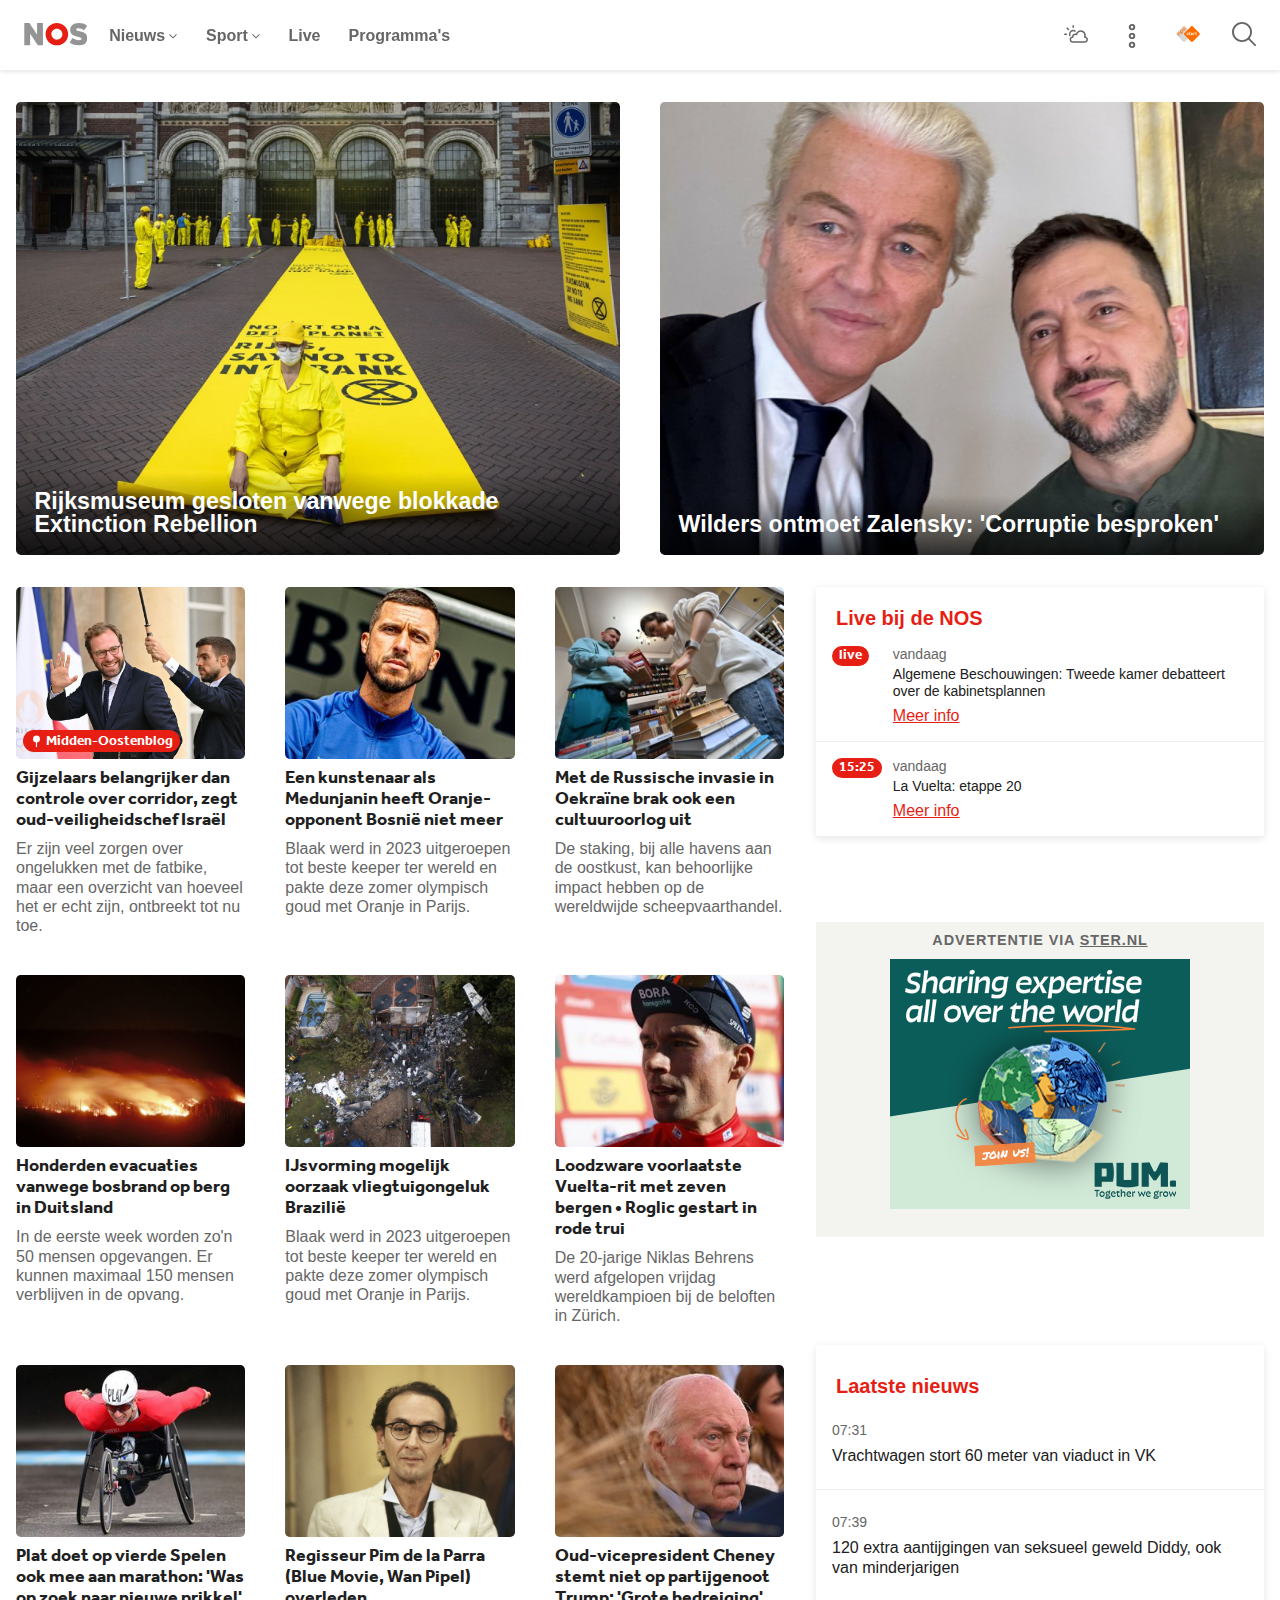
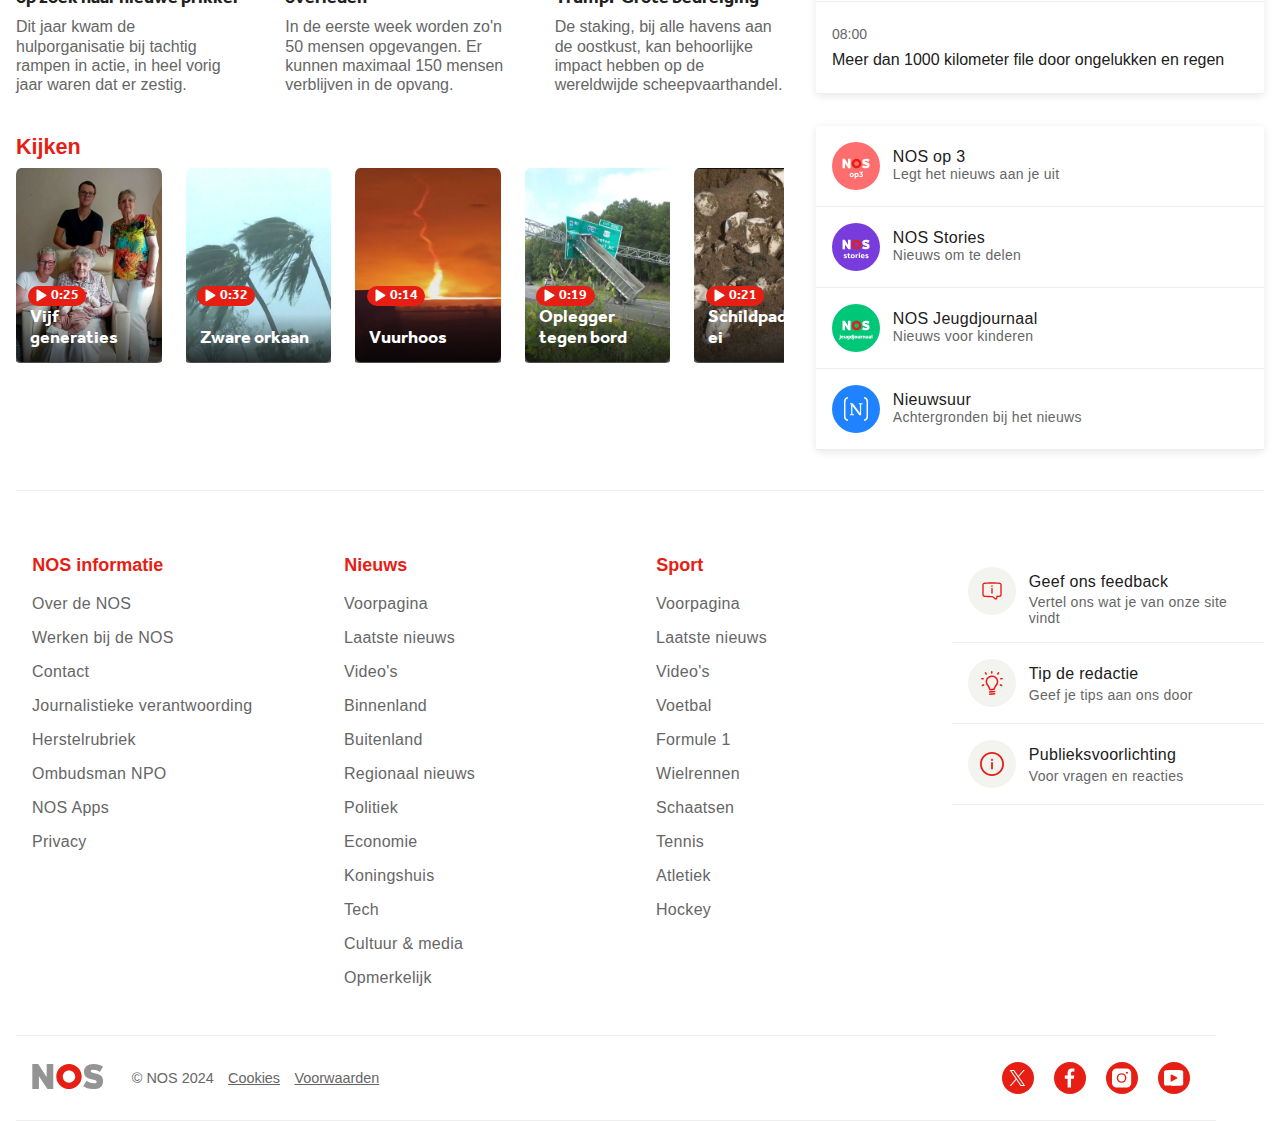
==== commit dc8ffe4a: ""oefeningen" weggehaald" ====
--- a/index.html
+++ b/index.html
@@ -10,6 +10,7 @@
     <title>NOS Homepagina</title>
     <link href="https://static.nos.nl/img/favicon/favicon.ico" rel="shortcut icon">
     <!-- Favicon van de NOS zelf -->
+    <!-- Alle SVG's en Fotos komen van NOS.nl -->
 </head>
 
 <body>
@@ -138,15 +139,21 @@
     <main id="main">
         <!-- De bovenste 2 fotos VOOR GROOT SCHERM -->
         <section>
-            <li>
-                <h2>Rijksmuseum gesloten vanwege blokkade Extinction Rebellion</h2>
-                <img src="images/rijksmuseum_kleiner_nos.jpg" alt="Rijksmuseum gelsoten door Extinction Rebellion">
-            </li>
-
-            <li>
-                <h2>Wilders ontmoet Zalensky: 'Corruptie besproken'</h2>
-                <img src="images/geertw_zelensky_kleiner.jpg" alt="Wilders samen met Zalensky">
-            </li>
+            <ul>
+                <li>
+                    <a href="#">
+                        <h2>Rijksmuseum gesloten vanwege blokkade Extinction Rebellion</h2>
+                        <img src="images/rijksmuseum_kleiner_nos.jpg" alt="Rijksmuseum gelsoten door Extinction Rebellion">
+                    </a>
+                </li>
+
+                <li>
+                    <a href="#">
+                        <h2>Wilders ontmoet Zalensky: 'Corruptie besproken'</h2>
+                        <img src="images/geertw_zelensky_kleiner.jpg" alt="Wilders samen met Zalensky">
+                    </a>
+                </li>
+            </ul>
 
         </section>
 
@@ -155,72 +162,94 @@
             <ul>
                 <!-- deel 1 -->
                 <li>
-                    <h2>Rijksmuseum gesloten vanwege blokkade Extinction Rebellion</h2>
-                    <img src="images/rijksmuseum_nos.jpg" alt="Rijksmuseum gelsoten door Extinction Rebellion">
+                    <a href="#">
+                        <h2>Rijksmuseum gesloten vanwege blokkade Extinction Rebellion</h2>
+                        <img src="images/rijksmuseum_nos.jpg" alt="Rijksmuseum gelsoten door Extinction Rebellion">
+                    </a>
                 </li>
 
 
                 <!-- deel 2 -->
                 <li>
-                    <h2>Wilders ontmoet Zalensky: 'Corruptie besproken'</h2>
-                    <img src="images/geertw_zelensky_kleiner.jpg" alt="Wilders samen met Zalensky">
-                </li>
-
-                <li>
-                    <h2>Gijzelaars belangrijker dan controle over corridor, zegt oud-veiligheidschef Israël</h2>
-                    <p>Er zijn veel zorgen over ongelukken met de fatbike, maar een overzicht van hoeveel het er echt zijn, ontbreekt tot nu toe.</p>
-                    <p><svg xmlns="http://www.w3.org/2000/svg" viewBox="0 0 26 26"><path fill="currentColor" d="M13 1a7 7 0 0 1 1.17 13.9v10.6h-2.34V14.9A7 7 0 0 1 13 1"></path></svg>Midden-Oostenblog</p>
-                    <img src="images/macron_nos.jpg" alt="oud-veiligheidschef Israël bij kaart van Gaza">
+                    <a href="#">
+                        <h2>Wilders ontmoet Zalensky: 'Corruptie besproken'</h2>
+                        <img src="images/geertw_zelensky_kleiner.jpg" alt="Wilders samen met Zalensky">
+                    </a>  
+                </li>
+
+                <li>
+                    <a href="#">
+                        <h2>Gijzelaars belangrijker dan controle over corridor, zegt oud-veiligheidschef Israël</h2>
+                        <p>Er zijn veel zorgen over ongelukken met de fatbike, maar een overzicht van hoeveel het er echt zijn, ontbreekt tot nu toe.</p>
+                        <p><svg xmlns="http://www.w3.org/2000/svg" viewBox="0 0 26 26"><path fill="currentColor" d="M13 1a7 7 0 0 1 1.17 13.9v10.6h-2.34V14.9A7 7 0 0 1 13 1"></path></svg>Midden-Oostenblog</p>
+                        <img src="images/macron_nos.jpg" alt="oud-veiligheidschef Israël bij kaart van Gaza">
+                    </a>
                 </li>
                 
                 
                 <!-- deel 3 -->
                 <li>
-                    <h2>Een kunstenaar als Medunjanin heeft Oranje-opponent Bosnië niet meer</h2>
-                    <p>Blaak werd in 2023 uitgeroepen tot beste keeper ter wereld en pakte deze zomer olympisch goud met Oranje in Parijs.</p>
-                    <img src="images/medunjanin_bosnie_nos.jpg" alt="Een foto van kunstenaar Medujanin"> 
-                </li>
-
-                <li>
-                    <h2>Met de Russische invasie in Oekraïne brak ook een cultuuroorlog uit</h2>
-                    <p>De staking, bij alle havens aan de oostkust, kan behoorlijke impact hebben op de wereldwijde scheepvaarthandel.</p>
-                    <img src="images/rus_oek_nos.jpg" alt="Een foto van 2 mensen die boeken lezen" >
-                </li>
-
-                <li>
-                    <h2>Honderden evacuaties vanwege bosbrand op berg in Duitsland</h2>
-                    <p>In de eerste week worden zo'n 50 mensen opgevangen. Er kunnen maximaal 150 mensen verblijven in de opvang.</p>
-                    <img src="images/bosbrand_du_nos.jpg" alt="hoge vlammen van de bosbrand" >
-                </li>
-
-                <li>
-                    <h2>IJsvorming mogelijk oorzaak vliegtuigongeluk Brazilië</h2>
-                    <p>Blaak werd in 2023 uitgeroepen tot beste keeper ter wereld en pakte deze zomer olympisch goud met Oranje in Parijs.</p>
-                    <img src="images/vliegtuig_bra_nos.jpg" alt="Een kapot huis door het neerstorten van een vliegtuig">
-                </li>
-
-                <li>
-                    <h2>Loodzware voorlaatste Vuelta-rit met zeven bergen • Roglic gestart in rode trui</h2>
-                    <p>De 20-jarige Niklas Behrens werd afgelopen vrijdag wereldkampioen bij de beloften in Zürich.</p>
-                    <img src="images/vuelta_rit_nos.jpg" alt="Roglic in de rode trui">
+                    <a href="#">
+                        <h2>Een kunstenaar als Medunjanin heeft Oranje-opponent Bosnië niet meer</h2>
+                        <p>Blaak werd in 2023 uitgeroepen tot beste keeper ter wereld en pakte deze zomer olympisch goud met Oranje in Parijs.</p>
+                        <img src="images/medunjanin_bosnie_nos.jpg" alt="Een foto van kunstenaar Medujanin">
+                    </a>
+                </li>
+
+                <li>
+                    <a href="#">
+                        <h2>Met de Russische invasie in Oekraïne brak ook een cultuuroorlog uit</h2>
+                        <p>De staking, bij alle havens aan de oostkust, kan behoorlijke impact hebben op de wereldwijde scheepvaarthandel.</p>
+                        <img src="images/rus_oek_nos.jpg" alt="Een foto van 2 mensen die boeken lezen" >
+                    </a>
+                </li>
+
+                <li>
+                    <a href="#">
+                        <h2>Honderden evacuaties vanwege bosbrand op berg in Duitsland</h2>
+                        <p>In de eerste week worden zo'n 50 mensen opgevangen. Er kunnen maximaal 150 mensen verblijven in de opvang.</p>
+                        <img src="images/bosbrand_du_nos.jpg" alt="hoge vlammen van de bosbrand" >
+                    </a>
+                </li>
+
+                <li>
+                    <a href="#">
+                        <h2>IJsvorming mogelijk oorzaak vliegtuigongeluk Brazilië</h2>
+                        <p>Blaak werd in 2023 uitgeroepen tot beste keeper ter wereld en pakte deze zomer olympisch goud met Oranje in Parijs.</p>
+                        <img src="images/vliegtuig_bra_nos.jpg" alt="Een kapot huis door het neerstorten van een vliegtuig">
+                    </a>
+                </li>
+
+                <li>
+                    <a href="#">
+                        <h2>Loodzware voorlaatste Vuelta-rit met zeven bergen • Roglic gestart in rode trui</h2>
+                        <p>De 20-jarige Niklas Behrens werd afgelopen vrijdag wereldkampioen bij de beloften in Zürich.</p>
+                        <img src="images/vuelta_rit_nos.jpg" alt="Roglic in de rode trui">
+                    </a>
                 </li>
             
                 <li>
-                    <h2>Plat doet op vierde Spelen ook mee aan marathon: 'Was op zoek naar nieuwe prikkel'</h2>
-                    <p>Dit jaar kwam de hulporganisatie bij tachtig rampen in actie, in heel vorig jaar waren dat er zestig.</p>
-                    <img src="images/plat_parspelen_nos.jpg" alt="Plat tijdens zijn marathon">
-                </li>
-
-                <li>
-                    <h2>Regisseur Pim de la Parra (Blue Movie, Wan Pipel) overleden</h2>
-                    <p>In de eerste week worden zo'n 50 mensen opgevangen. Er kunnen maximaal 150 mensen verblijven in de opvang.</p>
-                    <img src="images/pim_de_la_parra_nos.jpg" alt="een foto van regisseur Pim de la Parra">
-                </li>
-
-                <li>
-                    <h2>Oud-vicepresident Cheney stemt niet op partijgenoot Trump: 'Grote bedreiging'</h2>
-                    <p>De staking, bij alle havens aan de oostkust, kan behoorlijke impact hebben op de wereldwijde scheepvaarthandel.</p>
-                    <img src="images/vicepresident_nos.jpg" alt="Oud-vicepresident Cheney">
+                    <a href="#">
+                        <h2>Plat doet op vierde Spelen ook mee aan marathon: 'Was op zoek naar nieuwe prikkel'</h2>
+                        <p>Dit jaar kwam de hulporganisatie bij tachtig rampen in actie, in heel vorig jaar waren dat er zestig.</p>
+                        <img src="images/plat_parspelen_nos.jpg" alt="Plat tijdens zijn marathon">
+                    </a>
+                </li>
+
+                <li>
+                    <a href="#">
+                        <h2>Regisseur Pim de la Parra (Blue Movie, Wan Pipel) overleden</h2>
+                        <p>In de eerste week worden zo'n 50 mensen opgevangen. Er kunnen maximaal 150 mensen verblijven in de opvang.</p>
+                        <img src="images/pim_de_la_parra_nos.jpg" alt="een foto van regisseur Pim de la Parra">
+                    </a>
+                </li>
+
+                <li>
+                    <a href="#">
+                        <h2>Oud-vicepresident Cheney stemt niet op partijgenoot Trump: 'Grote bedreiging'</h2>
+                        <p>De staking, bij alle havens aan de oostkust, kan behoorlijke impact hebben op de wereldwijde scheepvaarthandel.</p>
+                        <img src="images/vicepresident_nos.jpg" alt="Oud-vicepresident Cheney">
+                    </a>
                 </li>
             </ul>
         </section>
@@ -252,34 +281,46 @@
             <h2>Kijken</h2>
             <ul>
                 <li>
-                    <h2>Vijf generaties</h2>
-                    <p><svg xmlns="http://www.w3.org/2000/svg" viewBox="0 0 26 26" aria-hidden="true"><path fill="currentColor" d="M22.3 11.76 5.34 1.23C4.33.61 3 1.31 3 2.47v21.06c0 1.16 1.33 1.86 2.33 1.24L22.3 14.24c.93-.58.93-1.9 0-2.47"></path></svg>0:25</p>
-                    <img src="images/vid1_5gen_nos.jpg" alt="Een foto van een gezin">
-                </li>
-                <li>
-                    <h2>Zware orkaan</h2>
-                    <p><svg xmlns="http://www.w3.org/2000/svg" viewBox="0 0 26 26" aria-hidden="true"><path fill="currentColor" d="M22.3 11.76 5.34 1.23C4.33.61 3 1.31 3 2.47v21.06c0 1.16 1.33 1.86 2.33 1.24L22.3 14.24c.93-.58.93-1.9 0-2.47"></path></svg>0:32</p>
-                    <img src="images/vid2_orkaan_nos.jpg" alt="Een oorkaan">
-                </li>
-                <li>
-                    <h2>Vuurhoos</h2>
-                    <p><svg xmlns="http://www.w3.org/2000/svg" viewBox="0 0 26 26" aria-hidden="true"><path fill="currentColor" d="M22.3 11.76 5.34 1.23C4.33.61 3 1.31 3 2.47v21.06c0 1.16 1.33 1.86 2.33 1.24L22.3 14.24c.93-.58.93-1.9 0-2.47"></path></svg>0:14</p>
-                    <img src="images/vid3_vuurhoos_nos.jpg" alt="Vuurhoos">
-                </li>
-                <li>
-                    <h2>Oplegger tegen bord</h2>
-                    <p><svg xmlns="http://www.w3.org/2000/svg" viewBox="0 0 26 26" aria-hidden="true"><path fill="currentColor" d="M22.3 11.76 5.34 1.23C4.33.61 3 1.31 3 2.47v21.06c0 1.16 1.33 1.86 2.33 1.24L22.3 14.24c.93-.58.93-1.9 0-2.47"></path></svg>0:19</p>
-                    <img src="images/vid4_tegen_bord_nos.jpg" alt="Gecrashde oplegger">
-                </li>
-                <li>
-                    <h2>Schildpad uit ei</h2>
-                    <p><svg xmlns="http://www.w3.org/2000/svg" viewBox="0 0 26 26" aria-hidden="true"><path fill="currentColor" d="M22.3 11.76 5.34 1.23C4.33.61 3 1.31 3 2.47v21.06c0 1.16 1.33 1.86 2.33 1.24L22.3 14.24c.93-.58.93-1.9 0-2.47"></path></svg>0:21</p>
-                    <img src="images/vid5_schildpad_ei_nos.jpg" alt="Schildpad eieren op het strand">
+                    <a href="#">
+                        <h2>Vijf generaties</h2>
+                        <p><svg xmlns="http://www.w3.org/2000/svg" viewBox="0 0 26 26" aria-hidden="true"><path fill="currentColor" d="M22.3 11.76 5.34 1.23C4.33.61 3 1.31 3 2.47v21.06c0 1.16 1.33 1.86 2.33 1.24L22.3 14.24c.93-.58.93-1.9 0-2.47"></path></svg>0:25</p>
+                        <img src="images/vid1_5gen_nos.jpg" alt="Een foto van een gezin">
+                    </a>
+                </li>
+                <li>
+                    <a href="#">
+                        <h2>Zware orkaan</h2>
+                        <p><svg xmlns="http://www.w3.org/2000/svg" viewBox="0 0 26 26" aria-hidden="true"><path fill="currentColor" d="M22.3 11.76 5.34 1.23C4.33.61 3 1.31 3 2.47v21.06c0 1.16 1.33 1.86 2.33 1.24L22.3 14.24c.93-.58.93-1.9 0-2.47"></path></svg>0:32</p>
+                        <img src="images/vid2_orkaan_nos.jpg" alt="Een oorkaan">
+                    </a>
+                </li>
+                <li>
+                    <a href="#">
+                        <h2>Vuurhoos</h2>
+                        <p><svg xmlns="http://www.w3.org/2000/svg" viewBox="0 0 26 26" aria-hidden="true"><path fill="currentColor" d="M22.3 11.76 5.34 1.23C4.33.61 3 1.31 3 2.47v21.06c0 1.16 1.33 1.86 2.33 1.24L22.3 14.24c.93-.58.93-1.9 0-2.47"></path></svg>0:14</p>
+                        <img src="images/vid3_vuurhoos_nos.jpg" alt="Vuurhoos">
+                    </a>
+                </li>
+                <li>
+                    <a href="#">
+                        <h2>Oplegger tegen bord</h2>
+                        <p><svg xmlns="http://www.w3.org/2000/svg" viewBox="0 0 26 26" aria-hidden="true"><path fill="currentColor" d="M22.3 11.76 5.34 1.23C4.33.61 3 1.31 3 2.47v21.06c0 1.16 1.33 1.86 2.33 1.24L22.3 14.24c.93-.58.93-1.9 0-2.47"></path></svg>0:19</p>
+                        <img src="images/vid4_tegen_bord_nos.jpg" alt="Gecrashde oplegger">
+                    </a>
+                </li>
+                <li>
+                    <a href="#">
+                        <h2>Schildpad uit ei</h2>
+                        <p><svg xmlns="http://www.w3.org/2000/svg" viewBox="0 0 26 26" aria-hidden="true"><path fill="currentColor" d="M22.3 11.76 5.34 1.23C4.33.61 3 1.31 3 2.47v21.06c0 1.16 1.33 1.86 2.33 1.24L22.3 14.24c.93-.58.93-1.9 0-2.47"></path></svg>0:21</p>
+                        <img src="images/vid5_schildpad_ei_nos.jpg" alt="Schildpad eieren op het strand">
+                    </a>
                 </li>  
                 <li>
-                    <h2>Gemorst</h2>
-                    <p><svg xmlns="http://www.w3.org/2000/svg" viewBox="0 0 26 26" aria-hidden="true"><path fill="currentColor" d="M22.3 11.76 5.34 1.23C4.33.61 3 1.31 3 2.47v21.06c0 1.16 1.33 1.86 2.33 1.24L22.3 14.24c.93-.58.93-1.9 0-2.47"></path></svg>0:27</p>
-                    <img src="images/vid6_gemorst.jpg" alt="Meneer die water uit een kan drinkt">
+                    <a href="#">
+                        <h2>Gemorst</h2>
+                        <p><svg xmlns="http://www.w3.org/2000/svg" viewBox="0 0 26 26" aria-hidden="true"><path fill="currentColor" d="M22.3 11.76 5.34 1.23C4.33.61 3 1.31 3 2.47v21.06c0 1.16 1.33 1.86 2.33 1.24L22.3 14.24c.93-.58.93-1.9 0-2.47"></path></svg>0:27</p>
+                        <img src="images/vid6_gemorst.jpg" alt="Meneer die water uit een kan drinkt">
+                    </a>
                 </li>  
             </ul>
         </section>
--- a/styles/style.css
+++ b/styles/style.css
@@ -32,11 +32,12 @@
     --nos-logo-grijs: #949494;
     --border-lijn: #eeeeee;
     --div-zwart: #2222224D;
+    --drop-shadow: #0000001a;
     --background-color: light-dark(#ffffff, #202020);
     --wit-vulling: #ffffff;
     --rood: light-dark(#E61E14, #e22f26);
     --font-body-family: "EffraBold"
-}
+} 
 
 
 
@@ -64,7 +65,7 @@
     top: 0%;
     z-index: 10;
     margin: 0;
-    box-shadow: rgba(0, 0, 0, 0.12) 0px 0.125rem 0.25rem 0px;
+    box-shadow: var(--drop-shadow) 0px 0.125rem 0.25rem 0px;
 }
 
     /* Geen puntjes op Li */
@@ -175,7 +176,7 @@
         position: absolute;
         top: -999em;
         background-color: var(--background-color);
-        box-shadow: rgba(0, 0, 0, 0.1) 0px 2px 8px 0px;
+        box-shadow: var(--drop-shadow) 0px 2px 8px 0px;
         width: 11em;
     }
 
@@ -524,7 +525,7 @@
         position: absolute;
         top: -999em;
         background-color: var(--background-color);
-        box-shadow: rgba(0, 0, 0, 0.1) 0px 2px 8px 0px;
+        box-shadow: var(--drop-shadow) 0px 2px 8px 0px;
         width: 11em;
     }
 
@@ -919,7 +920,7 @@
         position: absolute;
         top: -999em;
         background-color: var(--background-color);
-        box-shadow: rgba(0, 0, 0, 0.1) 0px 2px 8px 0px;
+        box-shadow: var(--drop-shadow) 0px 2px 8px 0px;
         width: 11em;
     }
 
--- a/styles/style_homepagina.css
+++ b/styles/style_homepagina.css
@@ -41,9 +41,11 @@
 		left: -999em;
 	}
 
-	/* main section:nth-of-type(1) ul:not(li:first-of-type){
-		margin: 0 1em;
-	} */
+    /* Voor het goed krijgen van de tekst en foto +lijnen weghalen */
+    main section:nth-of-type(2) a{
+        display: grid;
+        text-decoration: none;
+    }
 
 	/* De 1e grote foto */
 	main section:nth-of-type(2) li:nth-of-type(1) {
@@ -73,6 +75,12 @@
 		position: absolute;
 		left: -999em;
 	}
+
+    /* Zodat de tekst bovenaan begint */
+    main section:nth-of-type(2) ul{
+        align-items: flex-start;
+    }
+
 
 	/* De 2 middelgrote fotos */
 	main section:nth-of-type(2) li:nth-of-type(2),
@@ -159,7 +167,6 @@
 		max-width: 6.5em;
 		height: 4.9em;
 		object-fit: cover;
-		/* min-width: 6.5em; */
 	}
 
 	main section:nth-of-type(2) li:nth-of-type(n + 4) h2{
@@ -168,6 +175,14 @@
 		font-weight: 500;
 		line-height: 1.2em;
 	}
+
+    /* Om de tekst naast de fotos te krijgen */
+    main section:nth-of-type(2) li:nth-of-type(n+ 4) a{
+        display: grid;
+        grid-template-columns: 8em 1fr;
+        text-decoration: none;
+        align-items: center;
+    }
 
 	/******************/
 	/* Laatste nieuws */
@@ -177,7 +192,7 @@
 		margin-bottom: 2em;
 		border-radius: 0.25rem;
 		background-color: var(--background-color);
-		box-shadow: rgba(0, 0, 0, 0.1) 0px 2px 8px 0px;
+		box-shadow: var(--drop-shadow) 0px 2px 8px 0px;
 		position: absolute;
 		left: -999em;
 	}
@@ -242,11 +257,12 @@
 		scroll-snap-type: x mandatory;
 	} 
 
-	main section:nth-of-type(4) li{
+	main section:nth-of-type(4) li a{
 		display: grid;
 		gap: 1em;
 		min-width: 6em;
 		scroll-snap-align: center;
+        text-decoration: none;
 	}
 
 	main section:nth-of-type(4) li h2{
@@ -307,7 +323,7 @@
 		margin-bottom: 2em;
 		border-radius: 0.25rem;
 		background-color: var(--background-color);
-		box-shadow: rgba(0, 0, 0, 0.1) 0px 2px 8px 0px;
+		box-shadow: var(--drop-shadow) 0px 2px 8px 0px;
 	}
 	
 	main section:nth-of-type(5) ul{
@@ -421,14 +437,14 @@
 		margin-bottom: 2.5em;
 		border-radius: 0.25em;
 		background-color: var(--background-color);
-		box-shadow: rgba(0, 0, 0, 0.1) 0px 2px 8px 0px;
+		box-shadow: var(--drop-shadow) 0px 2px 8px 0px;
 	}
 	
 	
 	main section:nth-of-type(7) li{
 		display: grid;
         grid-template-columns: 3.8em 1fr;
-        grid-template-rows: 0.5fr 0.5fr;
+        grid-template-rows: 1fr 1fr;
         padding: 1em;
         border-bottom: 1px solid var(--border-lijn);
         letter-spacing: 0.01875em;
@@ -494,11 +510,18 @@
 	}
 
 	main section:nth-of-type(2) ul{
-		/* margin: 0 1em; */
-		gap: 2.5em
-	}
-
-	main section:nth-of-type(2) li:nth-of-type(1),
+		gap: 2.5em ; 
+        align-items: flex-start; 
+	}
+
+    /* Om de fotos en tekst normaal te krijgen + lijnen weg te halen */
+    main section:nth-of-type(2) a{
+        display: grid;
+        text-decoration: none;
+    }
+
+
+	main section:nth-of-type(2) li:nth-of-type(1) ,
 	main section:nth-of-type(2) li:nth-of-type(2) {
 		grid-column:span 3;
 		display:grid;
@@ -511,12 +534,6 @@
 		border-radius: 0.3em;
 	}
 
-	/* Voor de foto groter maken */
-	/* main section:nth-of-type(1) li:nth-of-type(1) img:hover,
-	main section:nth-of-type(1) li:nth-of-type(2) img:hover {
-		transform: perspective(1px) scale3d(1.04, 1.04, 1.04);
-		overflow: hidden;
-	} */
 
 
 	main section:nth-of-type(2) li:nth-of-type(1) h2,
@@ -596,11 +613,9 @@
 		line-height: 1.2em;
 		font-family: EffraBold, Helvetica, Arial, sans-serif;
 		padding-top: 0.5em;
-
-		/* grid-area:1/1; */
-		/* place-self:end start; */
-		/* color:white; */
-	}
+        transition: 150ms ease-in-out;
+	}
+
 
 	/******************/
 	/* Laatste nieuws */
@@ -610,7 +625,7 @@
 		margin-bottom: 2em;
 		border-radius: 0.25rem;
 		background-color: var(--background-color);
-		box-shadow: rgba(0, 0, 0, 0.1) 0px 2px 8px 0px;
+		box-shadow: var(--drop-shadow) 0px 2px 8px 0px;
 		position: absolute;
 		left: -999em;
 	}
@@ -681,15 +696,16 @@
 		scroll-snap-type: x mandatory;
 	} 
 
-	main section:nth-of-type(4) li{
+	main section:nth-of-type(4) li a{
 		display: grid;
 		gap: 1em;
 		min-height: 12.2em;
 		min-width: 9.1em;
 		scroll-snap-align: center;
-	}
-
-	main section:nth-of-type(4) li h2{
+        text-decoration: none;
+	}
+
+	main section:nth-of-type(4) li  h2{
 		grid-row-start: 1;
 		grid-column-start: 1;
 		z-index: 1;
@@ -707,7 +723,7 @@
 		width: 100%;
 	}
 
-	main section:nth-of-type(4) li p{
+	main section:nth-of-type(4) li  p{
 		grid-row-start: 1;
 		grid-column-start: 1;
 		z-index: 1;
@@ -747,7 +763,7 @@
 		margin-bottom: 2em;
 		border-radius: 0.25rem;
 		background-color: var(--background-color);
-		box-shadow: rgba(0, 0, 0, 0.1) 0px 2px 8px 0px;
+		box-shadow: var(--drop-shadow) 0px 2px 8px 0px;
 	}
 	
 	main section:nth-of-type(5) ul{
@@ -870,14 +886,14 @@
 		margin-bottom: 2.5em;
 		border-radius: 0.25em;
 		background-color: var(--background-color);
-		box-shadow: rgba(0, 0, 0, 0.1) 0px 2px 8px 0px;
+		box-shadow: var(--drop-shadow) 0px 2px 8px 0px;
 	}
 	
 	
 	main section:nth-of-type(7) li{
 		display: grid;
         grid-template-columns: 3.8em 1fr;
-        grid-template-rows: 0.5fr 0.5fr;
+        grid-template-rows: 1fr 1fr;
         padding: 1em;
         border-bottom: 1px solid var(--border-lijn);
         letter-spacing: 0.01875em;
@@ -935,38 +951,39 @@
 
 	main {
 		display: grid;
-		/* gap: 2.5rem; */
         grid-template-rows: auto auto;
         grid-template-columns: minmax(0px, 50rem) minmax(15.625rem, 1fr);
-		/* Grid template van de NOS website overgenomen */
-		/* max-width: 1190px;
-		justify-content: center; */
-	}
-
-
-	main section{
+	}
+
+
+	main section {
 		margin: 0 1em;
 	}
 
 	/* Om de foto's op de juiste plet te zetten */
-	main section:nth-of-type(1) {
-		display: flex;
-        grid-column-start: 1;
-        grid-column-end: 3;
-		gap: 2.5em;
+	main section:nth-of-type(1)  {
+        grid-column: 1/ 3;
 		margin: 2em 1em;
 	}
 
-	main section:nth-of-type(1) li{
+    main section:nth-of-type(1) ul {
+        display: flex;
+        gap: 2.5em;
+
+    }
+    
+
+	main section:nth-of-type(1) li a {
 		display: grid;
-	}
-
-	main section:nth-of-type(1) img{
+        text-decoration: none;
+	}
+
+	main section:nth-of-type(1) a img{
 		grid-area:1/1;
 		border-radius: 0.3em;
 	}
 
-	main section:nth-of-type(1) h2{
+	main section:nth-of-type(1) a h2{
 		grid-area:1/1;
 		z-index: 1;
 		place-self:end start;
@@ -981,14 +998,25 @@
 		width: 100%;
 	}
 
+    main section:nth-of-type(2){
+        grid-column-start: 1;
+    }
+
+    /* Om de fotos en tekst normaal te krijgen + lijnen weg te halen */
+    main section:nth-of-type(2) a{
+        display: grid;
+        text-decoration: none;
+    }
+
 
 	main section:nth-of-type(2) ul{
 		/* margin: 0 1em; */
-		gap: 2.5em
+		gap: 2.5em;
+        align-items: flex-start;
 	}
 
 	main section:nth-of-type(2) li:nth-of-type(1),
-	main section:nth-of-type(2) li:nth-of-type(2) {
+	main section:nth-of-type(2) li:nth-of-type(2)  {
 		grid-column:span 3;
 		display:grid;
 		margin-top: 2em;
@@ -1001,13 +1029,6 @@
 		grid-area:1/1;
 		border-radius: 0.3em;
 	}
-
-	/* Voor de foto groter maken */
-	/* main section:nth-of-type(1) li:nth-of-type(1) img:hover,
-	main section:nth-of-type(1) li:nth-of-type(2) img:hover {
-		transform: perspective(1px) scale3d(1.04, 1.04, 1.04);
-		overflow: hidden;
-	} */
 
 
 	main section:nth-of-type(2) li:nth-of-type(1) h2,
@@ -1034,7 +1055,7 @@
 		color: var(--grijze-text);
 	}
 
-	main section:nth-of-type(2) li:nth-of-type(3){
+	main section:nth-of-type(2) li:nth-of-type(3) a {
 		display: grid;
 	}
 
@@ -1069,7 +1090,7 @@
 	}
 	
 	
-	main section:nth-of-type(2) li:nth-of-type(n+ 3){
+	main section:nth-of-type(2) li:nth-of-type(n+ 3) {
 		grid-column:span 2;
 		display:grid;
 		grid-template-columns:none;
@@ -1101,11 +1122,10 @@
 		/* Margin bottom en top kunnen weg HEB IK NU */
 		border-radius: 0.25rem;
 		background-color: var(--background-color);
-		box-shadow: rgba(0, 0, 0, 0.1) 0px 2px 8px 0px;
+		box-shadow: var(--drop-shadow) 0px 2px 8px 0px;
 		grid-row-start: 2;
         grid-column-start: 2;
         align-self: end; 
-		/* 2 LI KUNNEN WEG!!!!!!!!! */
 	}
 
 	main section:nth-of-type(3) h2{
@@ -1174,12 +1194,13 @@
 		scroll-snap-type: x mandatory;
 	} 
 
-	main section:nth-of-type(4) li{
+	main section:nth-of-type(4) li a{
 		display: grid;
 		gap: 1em;
 		min-height: 12.2em;
 		min-width: 9.1em;
 		scroll-snap-align: center;
+        text-decoration: none;
 	}
 
 	main section:nth-of-type(4) li h2{
@@ -1240,7 +1261,7 @@
 		/* margin-bottom: 2em; */
 		border-radius: 0.25rem;
 		background-color: var(--background-color);
-		box-shadow: rgba(0, 0, 0, 0.1) 0px 2px 8px 0px;
+		box-shadow: var(--drop-shadow) 0px 2px 8px 0px;
 		grid-row-start: 2;
         grid-column-start: 2;
         align-self: start;
@@ -1373,14 +1394,14 @@
 		margin-bottom: 2.5em;
 		border-radius: 0.25em;
 		background-color: var(--background-color);
-		box-shadow: rgba(0, 0, 0, 0.1) 0px 2px 8px 0px;
+		box-shadow: var(--drop-shadow) 0px 2px 8px 0px;
 	}
 	
 	
 	main section:nth-of-type(7) li{
 		display: grid;
         grid-template-columns: 3.8em 1fr;
-        grid-template-rows: 0.5fr 0.5fr;
+        grid-template-rows: 1fr 1fr;
         padding: 1em;
         border-bottom: 1px solid var(--border-lijn);
         letter-spacing: 0.01875em;
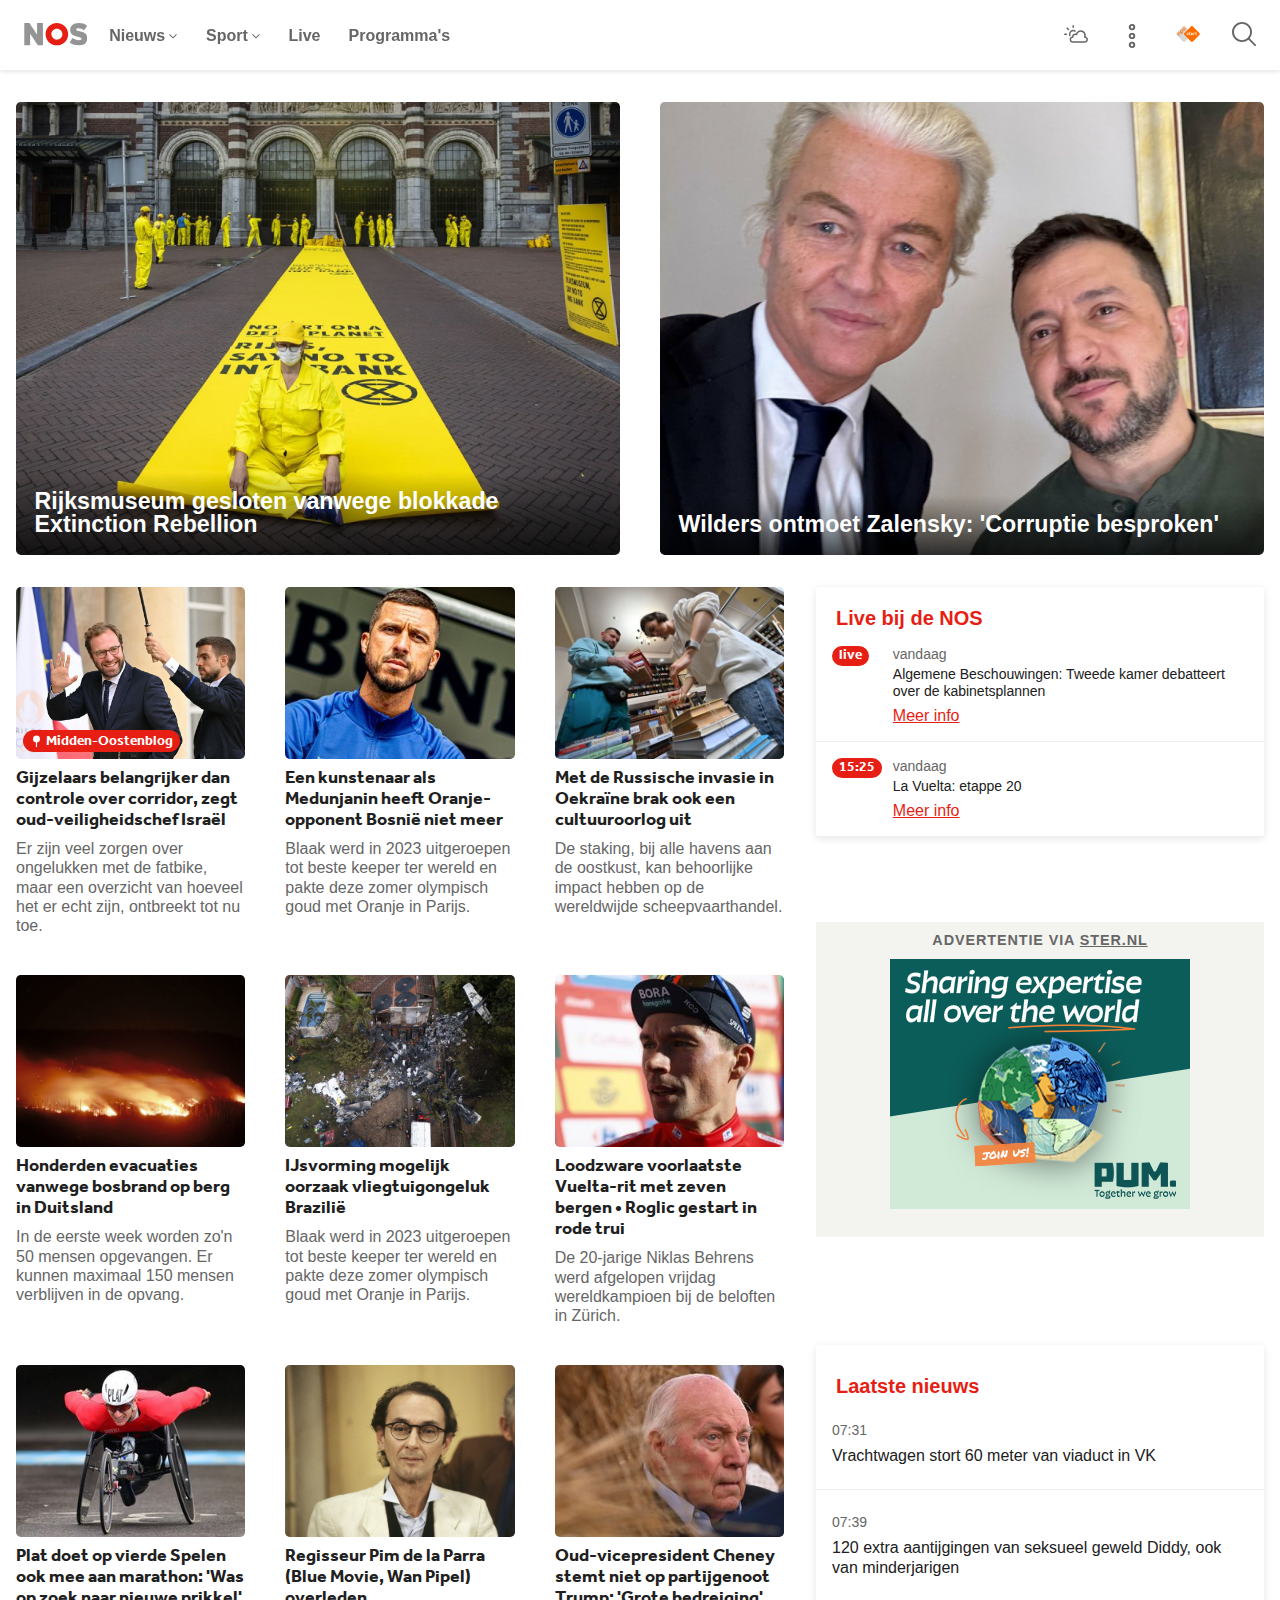
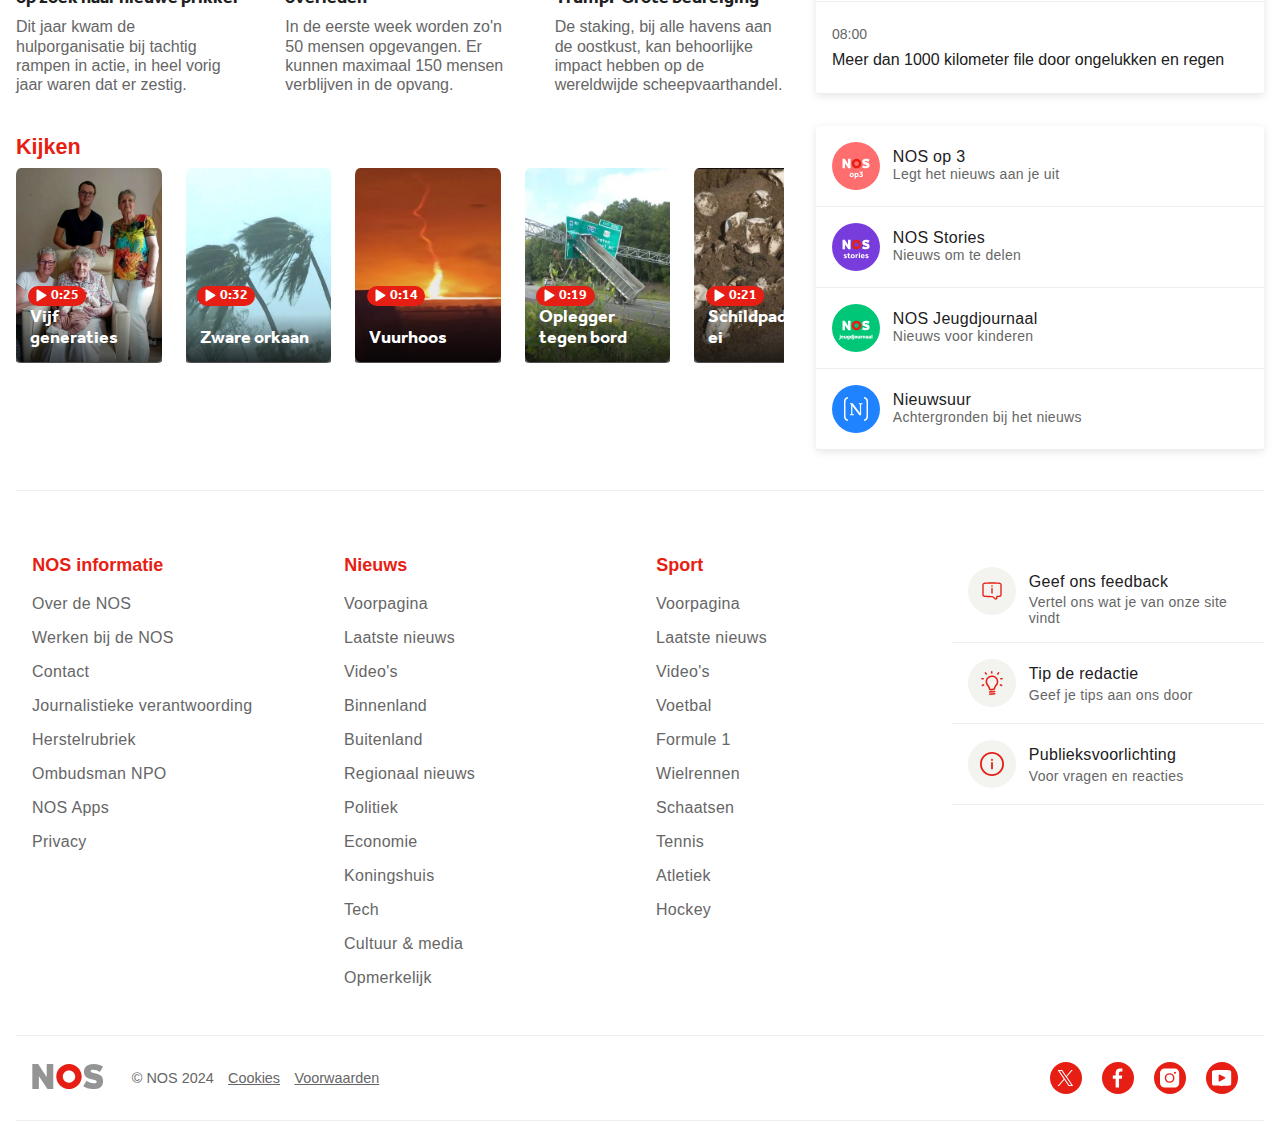
==== commit fc99c97e: "laatste dingen" ====
--- a/index.html
+++ b/index.html
@@ -127,7 +127,7 @@
                     <a href="#">Live</a>
                 </li>
                 <li>
-                    <a href="#">Programma's</a>
+                    <a href="programmas.html">Programma's</a>
                 </li>
                 <li>
                     <a href="#">Weer</a>
--- a/styles/style.css
+++ b/styles/style.css
@@ -28,17 +28,17 @@
 
     --color-text: light-dark(#202020, #d6d6d6);
     --grijze-text: light-dark(#666666, #949494);
-    --grijze-achtergrond: #F3F3F0;
+    --grijze-achtergrond: light-dark(#F3F3F0, #373737);
     --nos-logo-grijs: #949494;
-    --border-lijn: #eeeeee;
+    --border-lijn:light-dark(#eeeeee,#666666 ) ;
     --div-zwart: #2222224D;
-    --drop-shadow: #0000001a;
+    --drop-shadow:#0000001a;
     --background-color: light-dark(#ffffff, #202020);
+    --background-vulling: light-dark(#ffffff, #373737);
     --wit-vulling: #ffffff;
     --rood: light-dark(#E61E14, #e22f26);
     --font-body-family: "EffraBold"
 } 
-
 
 
 
@@ -60,7 +60,7 @@
     height: 4.375em;
     width: 100%;
     padding: 0.5em;
-    background-color: var(--background-color);
+    background-color: var(--background-vulling);
     position: sticky;
     top: 0%;
     z-index: 10;
@@ -146,7 +146,7 @@
 
     /* 3 puntjes rechtop zetten */
     nav ul:nth-of-type(2) li:nth-of-type(2) {
-        rotate: 90deg;
+        transform: rotate(90deg);
         width: 1.5em;
         height: 1.5em;
     }
@@ -175,7 +175,7 @@
     nav ul:nth-of-type(n+ 3) {
         position: absolute;
         top: -999em;
-        background-color: var(--background-color);
+        background-color: var(--background-vulling);
         box-shadow: var(--drop-shadow) 0px 2px 8px 0px;
         width: 11em;
     }
@@ -490,7 +490,7 @@
 
     /* 3 puntjes rechtop zetten */
     nav ul:nth-of-type(2) li:nth-of-type(2) {
-        rotate: 90deg;
+        transform: rotate(90deg);
         width: 1.5em;
         height: 1.5em;
     }
@@ -524,7 +524,7 @@
     nav ul:nth-of-type(n+ 3) {
         position: absolute;
         top: -999em;
-        background-color: var(--background-color);
+        background-color: var(--background-vulling);
         box-shadow: var(--drop-shadow) 0px 2px 8px 0px;
         width: 11em;
     }
@@ -730,7 +730,6 @@
     footer section:nth-of-type(2) {
         padding: 1em;
         display: flex;
-        max-width: 75em;
         border-bottom: 1px solid var(--border-lijn);
         border-top: 1px solid var(--border-lijn);
         justify-content: space-between;
@@ -897,7 +896,7 @@
 
     /* 3 puntjes rechtop zetten */
     nav ul:nth-of-type(2) li:nth-of-type(2) {
-        rotate: 90deg;
+        transform: rotate(90deg);
         width: 1.5em;
         height: 1.5em;
     }
@@ -919,7 +918,7 @@
     nav ul:nth-of-type(n+ 3) {
         position: absolute;
         top: -999em;
-        background-color: var(--background-color);
+        background-color: var(--background-vulling);
         box-shadow: var(--drop-shadow) 0px 2px 8px 0px;
         width: 11em;
     }
@@ -1125,7 +1124,6 @@
     footer section:nth-of-type(2) {
         padding: 1em;
         display: flex;
-        max-width: 75em;
         border-bottom: 1px solid var(--border-lijn);
         border-top: 1px solid var(--border-lijn);
         justify-content: space-between;
--- a/styles/style_homepagina.css
+++ b/styles/style_homepagina.css
@@ -191,7 +191,7 @@
 		margin-top: 2em;
 		margin-bottom: 2em;
 		border-radius: 0.25rem;
-		background-color: var(--background-color);
+		background-color: var(--background-vulling);
 		box-shadow: var(--drop-shadow) 0px 2px 8px 0px;
 		position: absolute;
 		left: -999em;
@@ -322,7 +322,7 @@
 		margin-top: 2em;
 		margin-bottom: 2em;
 		border-radius: 0.25rem;
-		background-color: var(--background-color);
+		background-color: var(--background-vulling);
 		box-shadow: var(--drop-shadow) 0px 2px 8px 0px;
 	}
 	
@@ -436,7 +436,7 @@
 		margin-top: 2em;
 		margin-bottom: 2.5em;
 		border-radius: 0.25em;
-		background-color: var(--background-color);
+		background-color: var(--background-vulling);
 		box-shadow: var(--drop-shadow) 0px 2px 8px 0px;
 	}
 	
@@ -624,7 +624,7 @@
 		margin-top: 2em;
 		margin-bottom: 2em;
 		border-radius: 0.25rem;
-		background-color: var(--background-color);
+		background-color: var(--background-vulling);
 		box-shadow: var(--drop-shadow) 0px 2px 8px 0px;
 		position: absolute;
 		left: -999em;
@@ -762,7 +762,7 @@
 		margin-top: 2em;
 		margin-bottom: 2em;
 		border-radius: 0.25rem;
-		background-color: var(--background-color);
+		background-color: var(--background-vulling);
 		box-shadow: var(--drop-shadow) 0px 2px 8px 0px;
 	}
 	
@@ -885,7 +885,7 @@
 		margin-top: 2em;
 		margin-bottom: 2.5em;
 		border-radius: 0.25em;
-		background-color: var(--background-color);
+		background-color: var(--background-vulling);
 		box-shadow: var(--drop-shadow) 0px 2px 8px 0px;
 	}
 	
@@ -1117,11 +1117,8 @@
 	/* Laatste nieuws */
 	/******************/
 	main section:nth-of-type(3){
-		/* margin-top: 2em; */
-		/* margin-bottom: 2em; */
-		/* Margin bottom en top kunnen weg HEB IK NU */
 		border-radius: 0.25rem;
-		background-color: var(--background-color);
+		background-color: var(--background-vulling);
 		box-shadow: var(--drop-shadow) 0px 2px 8px 0px;
 		grid-row-start: 2;
         grid-column-start: 2;
@@ -1260,7 +1257,7 @@
 		/* margin-top: 2em; */
 		/* margin-bottom: 2em; */
 		border-radius: 0.25rem;
-		background-color: var(--background-color);
+		background-color: var(--background-vulling);
 		box-shadow: var(--drop-shadow) 0px 2px 8px 0px;
 		grid-row-start: 2;
         grid-column-start: 2;
@@ -1393,7 +1390,7 @@
 		margin-top: 2em;
 		margin-bottom: 2.5em;
 		border-radius: 0.25em;
-		background-color: var(--background-color);
+		background-color: var(--background-vulling);
 		box-shadow: var(--drop-shadow) 0px 2px 8px 0px;
 	}
 	
